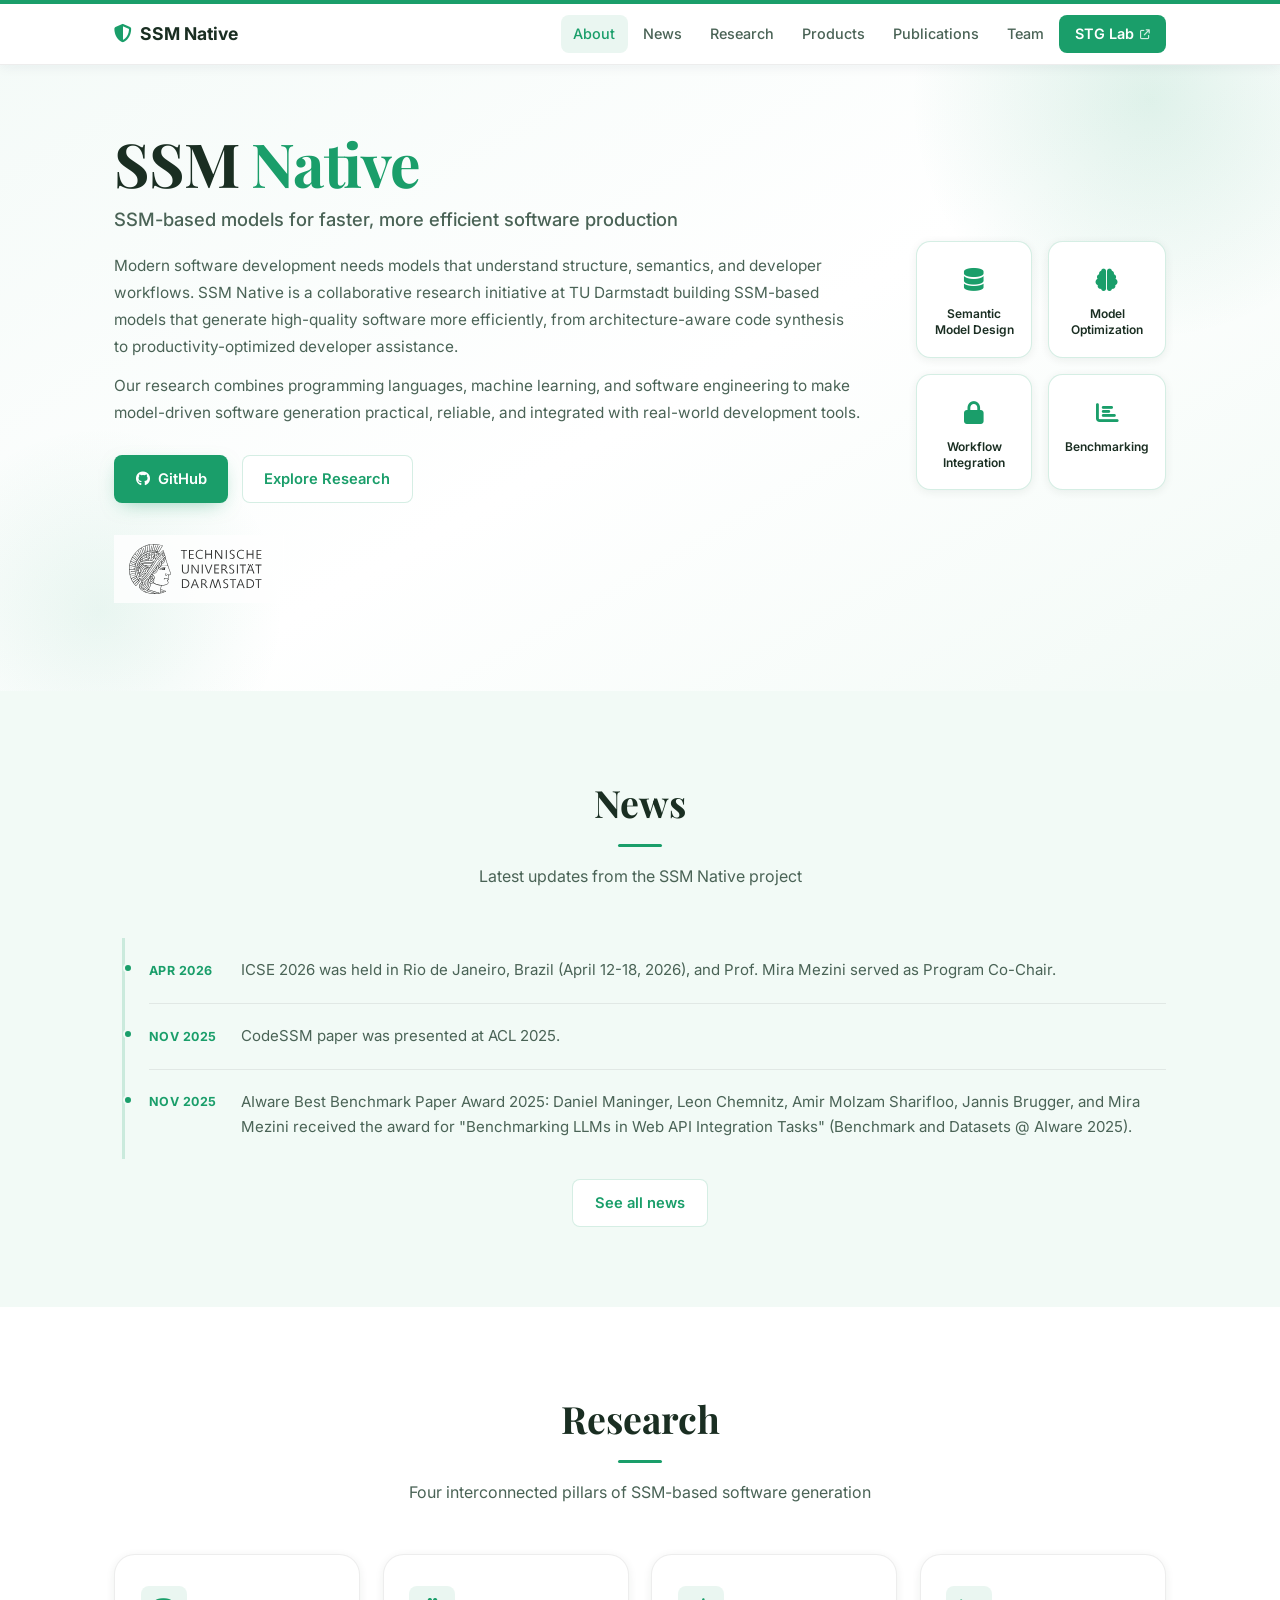
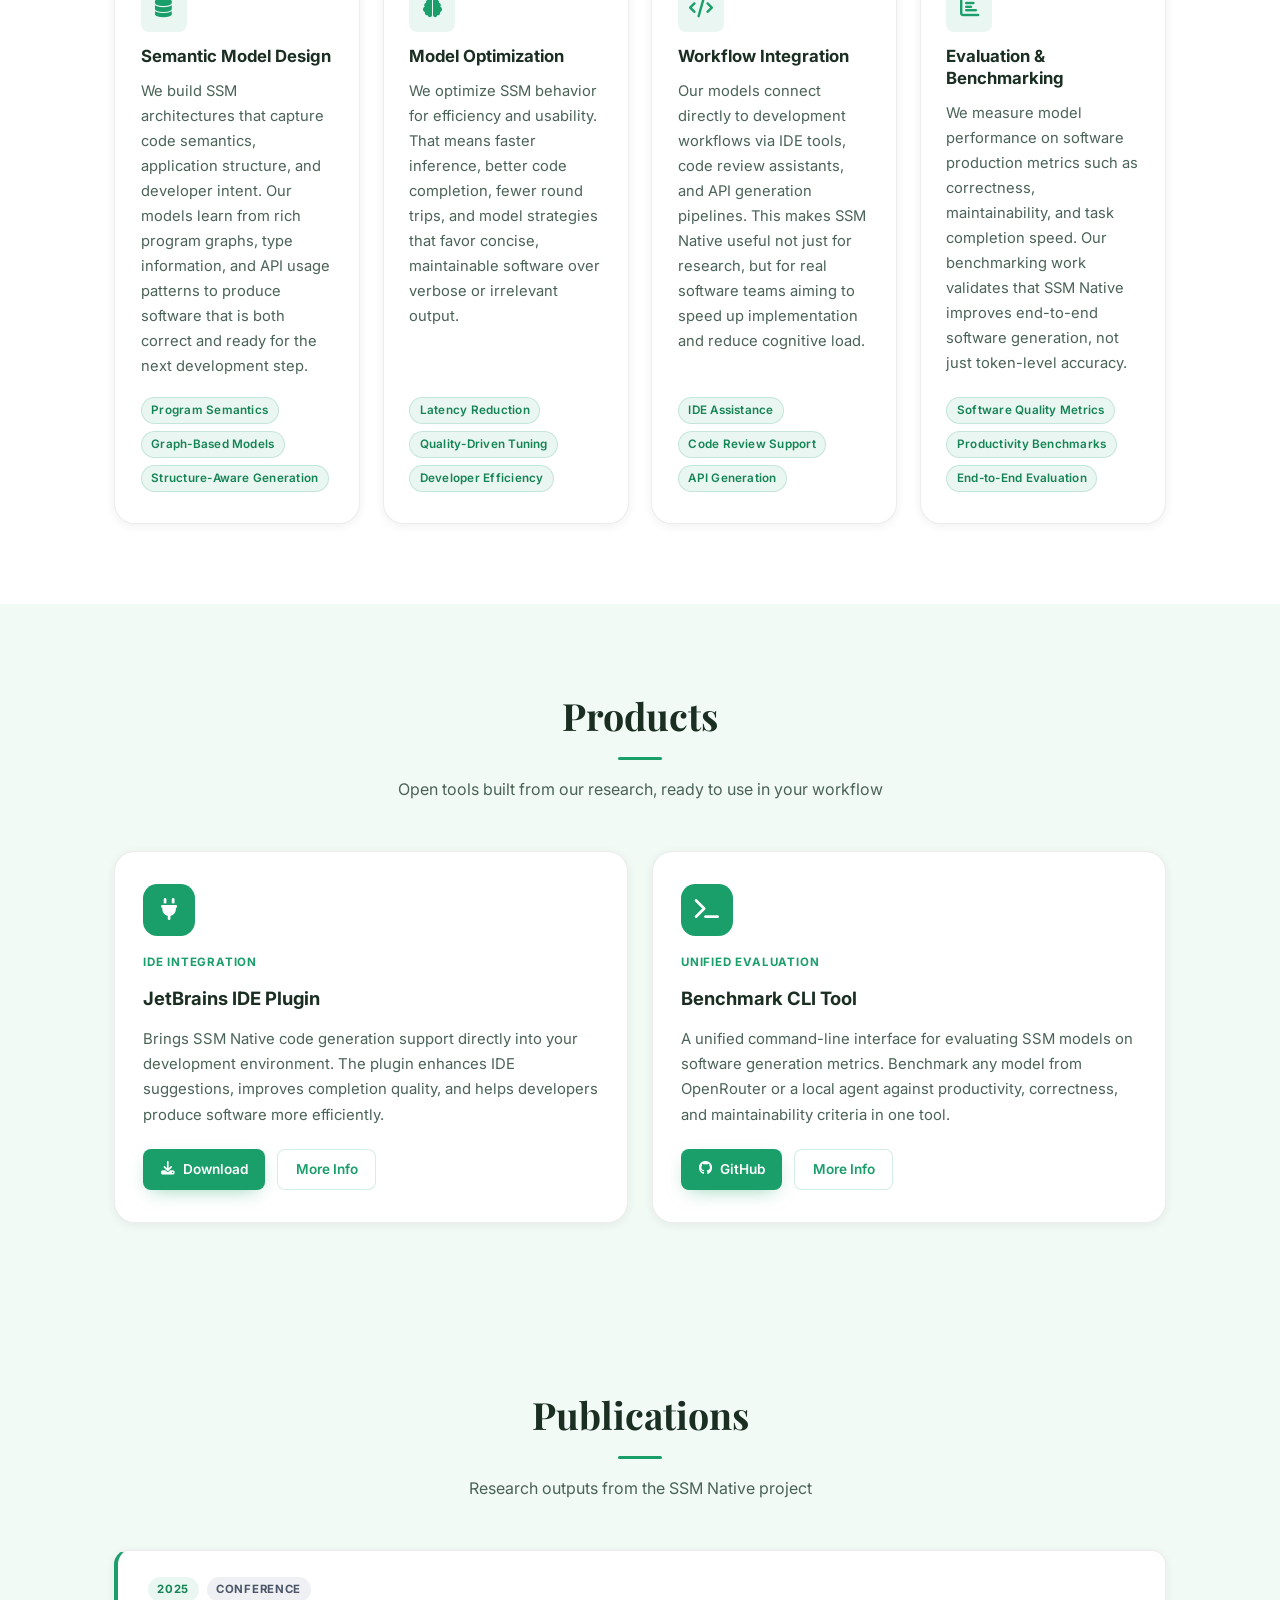
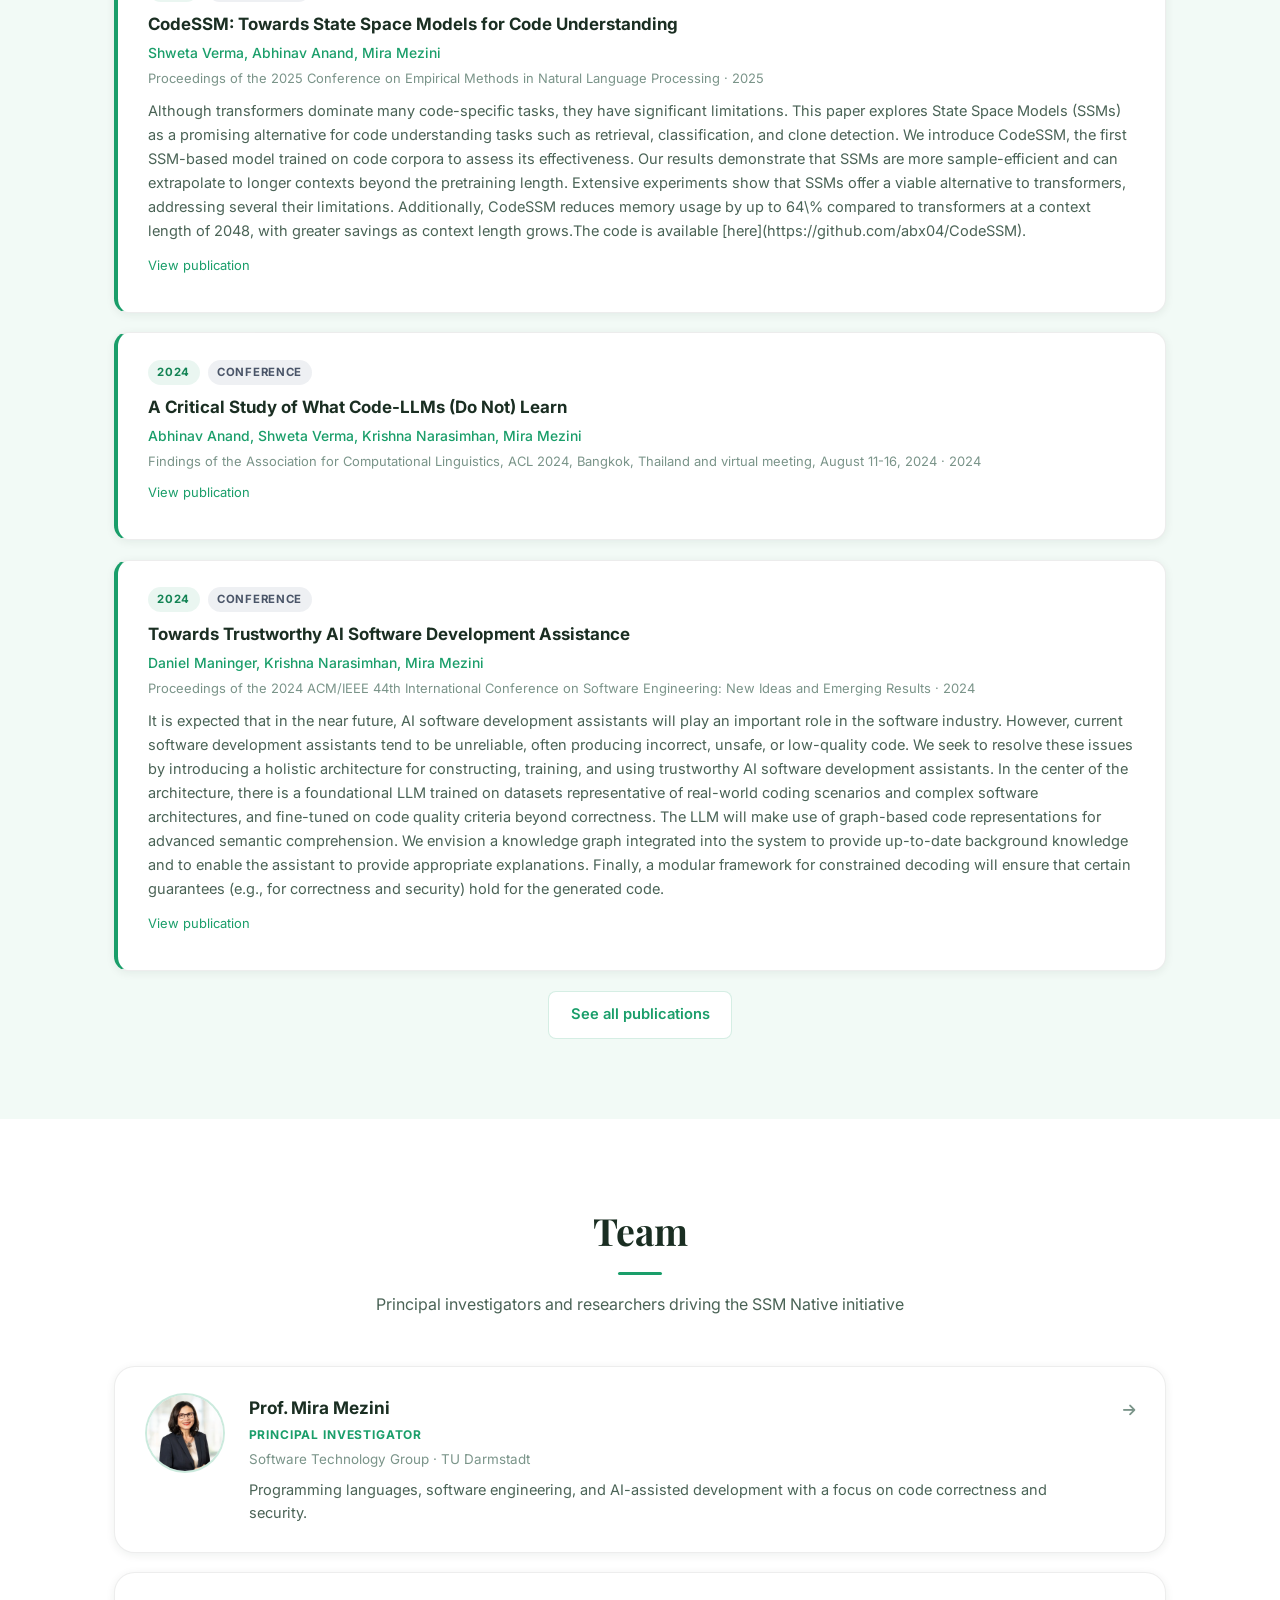
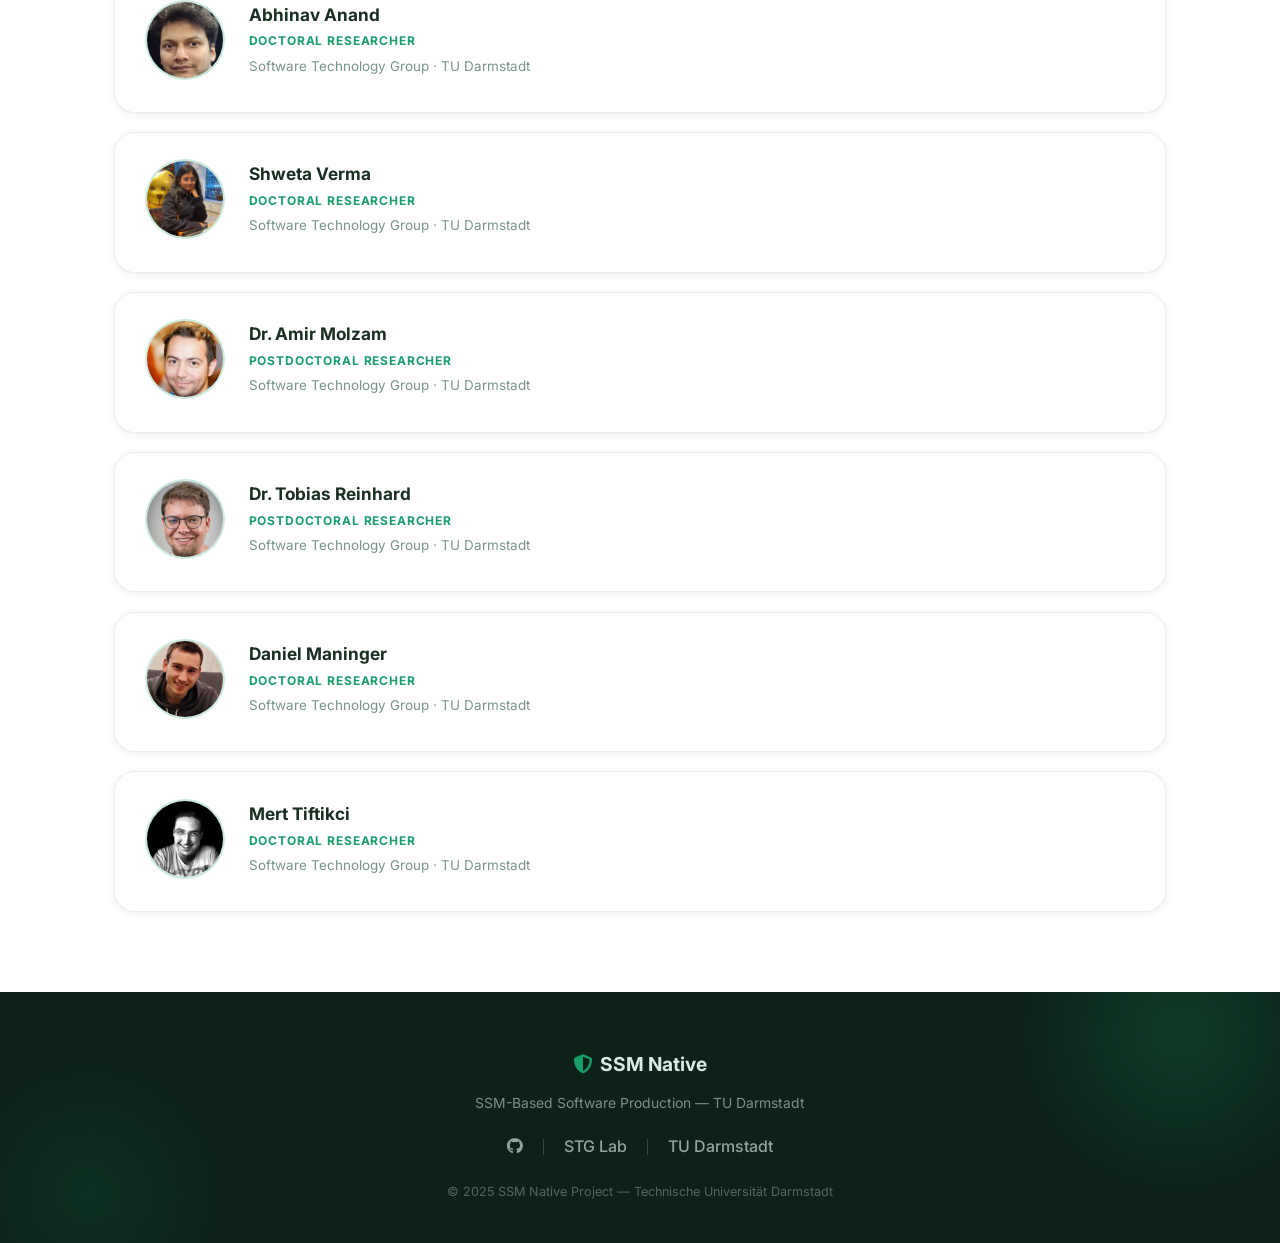
==== index.html @ f20cff8b "Update site content" ====
<!doctype html>
<html lang="en">
    <head>
        <meta charset="utf-8" />
        <meta name="viewport" content="width=device-width, initial-scale=1" />
        <meta
            name="description"
            content="SSM Native, SSM-based models for efficient software generation at TU Darmstadt."
        />
        <meta
            name="keywords"
            content="SSM Native, SSM-based models, software generation, efficient development, TU Darmstadt"
        />
        <title>SSM Native, Efficient Software Generation</title>

        <link rel="preconnect" href="https://fonts.googleapis.com" />
        <link rel="preconnect" href="https://fonts.gstatic.com" crossorigin />
        <link
            href="https://fonts.googleapis.com/css2?family=Inter:wght@300;400;500;600;700&family=Playfair+Display:wght@600;700&display=swap"
            rel="stylesheet"
        />
        <link
            rel="stylesheet"
            href="https://cdnjs.cloudflare.com/ajax/libs/font-awesome/6.5.0/css/all.min.css"
        />

        <link rel="stylesheet" href="./css/style.css" />
    </head>
    <body>
        <!-- ========== NAVBAR ========== -->
        <nav id="navbar" role="navigation" aria-label="main navigation">
            <div class="nav-inner">
                <a class="nav-brand" href="#about">
                    <span class="nav-logo-icon"
                        ><i class="fas fa-shield-halved"></i
                    ></span>
                    <span class="nav-logo-text">SSM Native</span>
                </a>
                <button
                    class="nav-burger"
                    id="navBurger"
                    aria-label="Toggle menu"
                    aria-expanded="false"
                >
                    <span></span><span></span><span></span>
                </button>
                <ul class="nav-links" id="navLinks">
                    <li><a href="#about">About</a></li>
                    <li><a href="#news">News</a></li>
                    <li><a href="#research">Research</a></li>
                    <li><a href="#products">Products</a></li>
                    <li><a href="#publications">Publications</a></li>
                    <li><a href="#team">Team</a></li>
                    <li><a href="https://www.st.informatik.tu-darmstadt.de/" target="_blank" rel="noopener" class="nav-cta">STG Lab <i class="fas fa-arrow-up-right-from-square nav-ext-icon"></i></a></li>
                </ul>
            </div>
        </nav>

        <!-- ========== HERO / ABOUT ========== -->
        <section id="about" class="hero-section">
            <div class="hero-deco hero-deco-1"></div>
            <div class="hero-deco hero-deco-2"></div>
            <div class="container">
                <div class="hero-content">
                    <div class="hero-text">
                        <h1 class="hero-title">
                            SSM <span class="accent">Native</span>
                        </h1>
                        <p class="hero-subtitle">
                            SSM-based models for faster, more efficient software
                            production
                        </p>
                        <p class="hero-desc">
                            Modern software development needs models that
                            understand structure, semantics, and developer
                            workflows. SSM Native is a collaborative research
                            initiative at TU Darmstadt building SSM-based
                            models that generate high-quality software more
                            efficiently, from architecture-aware code synthesis
                            to productivity-optimized developer assistance.
                        </p>
                        <p class="hero-desc">
                            Our research combines programming languages,
                            machine learning, and software engineering to make
                            model-driven software generation practical, reliable,
                            and integrated with real-world development tools.
                        </p>
                        <div class="hero-links">
                            <a
                                href="https://github.com/abx04/CodeSSM"
                                class="btn btn-primary"
                                target="_blank"
                                rel="noopener"
                            >
                                <i class="fab fa-github"></i> GitHub
                            </a>
                            <a href="#research" class="btn btn-outline"
                                >Explore Research</a
                            >
                        </div>
                        <div class="hero-affiliations">
                            <a
                                href="https://www.tu-darmstadt.de/"
                                target="_blank"
                                rel="noopener"
                                class="affil-logo"
                                aria-label="TU Darmstadt"
                            >
                                <img
                                    src="./static/images/tuda_logo_RGB.svg"
                                    alt="TU Darmstadt"
                                    class="logo-tuda"
                                />
                            </a>
                        </div>
                    </div>
                    <div class="hero-visual">
                        <div class="hero-card-stack">
                            <div class="hero-stat-card">
                                <div class="hero-stat-icon">
                                    <i class="fas fa-database"></i>
                                </div>
                                <div class="hero-stat-label">Semantic Model Design</div>
                            </div>
                            <div class="hero-stat-card">
                                <div class="hero-stat-icon">
                                    <i class="fas fa-brain"></i>
                                </div>
                                <div class="hero-stat-label">
                                    Model Optimization
                                </div>
                            </div>
                            <div class="hero-stat-card">
                                <div class="hero-stat-icon">
                                    <i class="fas fa-lock"></i>
                                </div>
                                <div class="hero-stat-label">
                                    Workflow Integration
                                </div>
                            </div>
                            <div class="hero-stat-card">
                                <div class="hero-stat-icon">
                                    <i class="fas fa-chart-bar"></i>
                                </div>
                                <div class="hero-stat-label">Benchmarking</div>
                            </div>
                        </div>
                    </div>
                </div>
            </div>
        </section>

        <!-- ========== NEWS ========== -->
        <section id="news" class="section section-subtle">
            <div class="container">
                <div class="section-header">
                    <h2 class="section-heading">News</h2>
                    <p class="section-sub">
                        Latest updates from the SSM Native project
                    </p>
                </div>
                <div class="news-list" id="newsList" data-limit="3">
                    <div class="news-item">
                        <span class="news-date">Loading...</span>
                        <div class="news-body">
                            <p>Loading news updates...</p>
                        </div>
                    </div>
                </div>
                <div class="news-actions">
                    <a href="./news.html" class="btn btn-outline">
                        See all news
                    </a>
                </div>
            </div>
        </section>

        <!-- ========== RESEARCH ========== -->
        <section id="research" class="section section-default">
            <div class="container">
                <div class="section-header">
                    <h2 class="section-heading">Research</h2>
                    <p class="section-sub">
                        Four interconnected pillars of SSM-based software
                        generation
                    </p>
                </div>
                <div class="research-grid">
                    <div class="research-card">
                        <div class="research-icon">
                            <i class="fas fa-database"></i>
                        </div>
                        <h3>Semantic Model Design</h3>
                        <p>
                            We build SSM architectures that capture code
                            semantics, application structure, and developer
                            intent. Our models learn from rich program graphs,
                            type information, and API usage patterns to produce
                            software that is both correct and ready for the
                            next development step.
                        </p>
                        <ul class="research-tags">
                            <li>Program Semantics</li>
                            <li>Graph-Based Models</li>
                            <li>Structure-Aware Generation</li>
                        </ul>
                    </div>

                    <div class="research-card">
                        <div class="research-icon">
                            <i class="fas fa-brain"></i>
                        </div>
                        <h3>Model Optimization</h3>
                        <p>
                            We optimize SSM behavior for efficiency and
                            usability. That means faster inference, better
                            code completion, fewer round trips, and model
                            strategies that favor concise, maintainable software
                            over verbose or irrelevant output.
                        </p>
                        <ul class="research-tags">
                            <li>Latency Reduction</li>
                            <li>Quality-Driven Tuning</li>
                            <li>Developer Efficiency</li>
                        </ul>
                    </div>

                    <div class="research-card">
                        <div class="research-icon">
                            <i class="fas fa-code"></i>
                        </div>
                        <h3>Workflow Integration</h3>
                        <p>
                            Our models connect directly to development workflows
                            via IDE tools, code review assistants, and API
                            generation pipelines. This makes SSM Native useful
                            not just for research, but for real software teams
                            aiming to speed up implementation and reduce
                            cognitive load.
                        </p>
                        <ul class="research-tags">
                            <li>IDE Assistance</li>
                            <li>Code Review Support</li>
                            <li>API Generation</li>
                        </ul>
                    </div>

                    <div class="research-card">
                        <div class="research-icon">
                            <i class="fas fa-chart-bar"></i>
                        </div>
                        <h3>Evaluation &amp; Benchmarking</h3>
                        <p>
                            We measure model performance on software production
                            metrics such as correctness, maintainability, and
                            task completion speed. Our benchmarking work
                            validates that SSM Native improves end-to-end
                            software generation, not just token-level accuracy.
                        </p>
                        <ul class="research-tags">
                            <li>Software Quality Metrics</li>
                            <li>Productivity Benchmarks</li>
                            <li>End-to-End Evaluation</li>
                        </ul>
                    </div>
                </div>
            </div>
        </section>

        <!-- ========== PRODUCTS ========== -->
        <section id="products" class="section section-subtle">
            <div class="container">
                <div class="section-header">
                    <h2 class="section-heading">Products</h2>
                    <p class="section-sub">
                        Open tools built from our research, ready to use in your
                        workflow
                    </p>
                </div>
                <div class="products-grid">
                    <div class="product-card">
                        <div class="product-icon">
                            <i class="fas fa-plug"></i>
                        </div>
                        <div class="product-label">IDE Integration</div>
                        <h3>JetBrains IDE Plugin</h3>
                        <p>
                            Brings SSM Native code generation support directly
                            into your development environment. The plugin
                            enhances IDE suggestions, improves completion
                            quality, and helps developers produce software more
                            efficiently.
                        </p>
                        <div class="product-actions">
                            <a
                                href="https://plugins.jetbrains.com/plugin/28916-securecoder"
                                class="btn btn-primary"
                                target="_blank"
                                rel="noopener"
                            >
                                <i class="fas fa-download"></i> Download
                            </a>
                            <a
                                href="jetbrains-plugin.html"
                                class="btn btn-outline"
                                >More Info</a
                            >
                        </div>
                    </div>

                    <div class="product-card">
                        <div class="product-icon">
                            <i class="fas fa-terminal"></i>
                        </div>
                        <div class="product-label">Unified Evaluation</div>
                        <h3>Benchmark CLI Tool</h3>
                        <p>
                            A unified command-line interface for evaluating SSM
                            models on software generation metrics. Benchmark any
                            model from OpenRouter or a local agent against
                            productivity, correctness, and maintainability
                            criteria in one tool.
                        </p>
                        <div class="product-actions">
                            <a
                                href="https://github.com/SecureCoder-Project"
                                class="btn btn-primary"
                                target="_blank"
                                rel="noopener"
                            >
                                <i class="fab fa-github"></i> GitHub
                            </a>
                            <a href="cli-tool.html" class="btn btn-outline"
                                >More Info</a
                            >
                        </div>
                    </div>
                </div>
            </div>
        </section>

        <!-- ========== PUBLICATIONS ========== -->
        <section id="publications" class="section section-subtle">
            <div class="container">
                <div class="section-header">
                    <h2 class="section-heading">Publications</h2>
                    <p class="section-sub">
                        Research outputs from the SSM Native project
                    </p>
                </div>
                <div class="pub-list" id="pubList" data-limit="3">
                    <div class="pub-card">
                        <p class="pub-venue">Loading publications from BibTeX...</p>
                    </div>
                </div>
                <div class="pub-actions">
                    <a href="./publications.html" class="btn btn-outline">
                        See all publications
                    </a>
                </div>
            </div>
        </section>

        <!-- ========== TEAM ========== -->
        <section id="team" class="section section-default">
            <div class="container">
                <div class="section-header">
                    <h2 class="section-heading">Team</h2>
                    <p class="section-sub">
                        Principal investigators and researchers driving the
                        SSM Native initiative
                    </p>
                </div>
                <div class="team-grid">
                    <a
                        class="team-card"
                        href="https://www.st.informatik.tu-darmstadt.de/people/mira_mezini/"
                        target="_blank"
                        rel="noopener"
                    >
                        <div class="team-avatar">
                            <img
                                src="./static/images/hessianAI_MiraMezini_0x415.jpg"
                                alt="Mira Mezini"
                            />
                        </div>
                        <div class="team-info">
                            <div class="team-name">Prof. Mira Mezini</div>
                            <div class="team-role">Principal Investigator</div>
                            <div class="team-affiliation">
                                Software Technology Group &middot; TU Darmstadt
                            </div>
                            <p class="team-focus">
                                Programming languages, software engineering, and
                                AI-assisted development with a focus on code
                                correctness and security.
                            </p>
                        </div>
                        <span class="team-link-icon"
                            ><i class="fas fa-arrow-right"></i
                        ></span>
                    </a>

                    <div class="team-card">
                        <div class="team-avatar">
                            <img
                                src="./static/images/Abhinav_Anand.jpg"
                                alt="Abhinav Anand"
                            />
                        </div>
                        <div class="team-info">
                            <div class="team-name">Abhinav Anand</div>
                            <div class="team-role">Doctoral Researcher</div>
                            <div class="team-affiliation">
                                Software Technology Group &middot; TU Darmstadt
                            </div>
                        </div>
                    </div>

                    <div class="team-card">
                        <div class="team-avatar">
                            <img
                                src="./static/images/Shweta_Verma.jpg"
                                alt="Shweta Verma"
                            />
                        </div>
                        <div class="team-info">
                            <div class="team-name">Shweta Verma</div>
                            <div class="team-role">Doctoral Researcher</div>
                            <div class="team-affiliation">
                                Software Technology Group &middot; TU Darmstadt
                            </div>
                        </div>
                    </div>

                    <div class="team-card">
                        <div class="team-avatar">
                            <img
                                src="./static/images/Amir_Molzam_Sharifloo.jpg"
                                alt="Dr. Amir Molzam"
                            />
                        </div>
                        <div class="team-info">
                            <div class="team-name">Dr. Amir Molzam</div>
                            <div class="team-role">Postdoctoral Researcher</div>
                            <div class="team-affiliation">
                                Software Technology Group &middot; TU Darmstadt
                            </div>
                        </div>
                    </div>

                    <div class="team-card">
                        <div class="team-avatar">
                            <img
                                src="./static/images/Tobias_Reinhard.jpg"
                                alt="Dr. Tobias Reinhard"
                            />
                        </div>
                        <div class="team-info">
                            <div class="team-name">Dr. Tobias Reinhard</div>
                            <div class="team-role">Postdoctoral Researcher</div>
                            <div class="team-affiliation">
                                Software Technology Group &middot; TU Darmstadt
                            </div>
                        </div>
                    </div>

                    <div class="team-card">
                        <div class="team-avatar">
                            <img
                                src="./static/images/Daniel_Maninger.jpg"
                                alt="Daniel Maninger"
                            />
                        </div>
                        <div class="team-info">
                            <div class="team-name">Daniel Maninger</div>
                            <div class="team-role">Doctoral Researcher</div>
                            <div class="team-affiliation">
                                Software Technology Group &middot; TU Darmstadt
                            </div>
                        </div>
                    </div>

                    <div class="team-card">
                        <div class="team-avatar">
                            <img
                                src="./static/images/Mert_Tiftikci.jpg"
                                alt="Mert Tiftikci"
                            />
                        </div>
                        <div class="team-info">
                            <div class="team-name">Mert Tiftikci</div>
                            <div class="team-role">Doctoral Researcher</div>
                            <div class="team-affiliation">
                                Software Technology Group &middot; TU Darmstadt
                            </div>
                        </div>
                    </div>
                </div>
            </div>
        </section>

        <!-- ========== FOOTER ========== -->
        <footer class="site-footer">
            <div class="footer-deco footer-deco-1"></div>
            <div class="footer-deco footer-deco-2"></div>
            <div class="container footer-inner">
                <div class="footer-brand">
                    <span class="footer-logo-icon"
                        ><i class="fas fa-shield-halved"></i
                    ></span>
                    <span class="footer-logo-text">SSM Native</span>
                </div>
                <p class="footer-tagline">
                    SSM-Based Software Production &mdash; TU Darmstadt
                </p>
                <div class="footer-links">
                    <a href="https://github.com/SecureCoder-Project" target="_blank" rel="noopener" aria-label="GitHub"><i class="fab fa-github"></i></a>
                    <span class="footer-divider"></span>
                    <a href="https://www.st.informatik.tu-darmstadt.de/" target="_blank" rel="noopener">STG Lab</a>
                    <span class="footer-divider"></span>
                    <a href="https://www.tu-darmstadt.de/" target="_blank" rel="noopener">TU Darmstadt</a>
                </div>
                <p class="footer-copy">
                    &copy; 2025 SSM Native Project &mdash; Technische Universit&auml;t Darmstadt
                </p>
            </div>
        </footer>

        <script src="./js/main.js?v=20260504"></script>
    </body>
</html>
---- css/style.css ----
/* ==========================================================================
   DESIGN TOKENS
   To retheme the entire site, edit only the values in :root below.
   Every color in the stylesheet is consumed via these semantic variables.
   ========================================================================== */
:root {
  /* --- Backgrounds --- */
  --bg-default:       #ffffff;
  --bg-subtle:        #f2faf6;     /* light tint of accent, used for alt sections */
  --bg-inverse:       #0c2118;     /* dark, used for footer */

  /* --- Text --- */
  --text-primary:     #1a2e22;     /* near-black, main body text */
  --text-secondary:   #4a6356;     /* mid-tone, secondary body text */
  --text-muted:       #7a9489;     /* subdued labels, metadata */
  --text-inverse:     rgba(236,252,244,0.92); /* text on dark/inverse backgrounds */

  /* --- Borders --- */
  --border-default:   rgba(26,158,106,0.18); /* accent-tinted, for cards & focus rings */
  --border-subtle:    rgba(0,0,0,0.07);       /* near-neutral, low-contrast dividers */

  /* --- Accent (primary brand color) --- */
  --accent:           #1a9e6a;
  --accent-hover:     #148455;
  --accent-active:    #0e6b43;
  --accent-fg:        #ffffff;          /* foreground on top of --accent */
  --accent-subtle:    rgba(26,158,106,0.09);  /* very faint tint, badge backgrounds */
  --accent-muted:     rgba(26,158,106,0.18);  /* slightly stronger, hover borders */

  /* --- Semantic states --- */
  --success:          #16a34a;
  --warning:          #d97706;
  --danger:           #dc2626;

  /* --- Shadows (neutral, not color-specific) --- */
  --shadow-sm:   0 2px 10px rgba(10,40,25,0.07);
  --shadow-md:   0 8px 28px  rgba(10,40,25,0.11);
  --shadow-lg:   0 20px 48px -14px rgba(10,40,25,0.2);

  /* --- Radii --- */
  --radius-sm:   0.5rem;
  --radius-md:   0.9rem;
  --radius-lg:   1.3rem;

  /* --- Motion --- */
  --transition:  0.22s ease;
}

/* ==========================================================================
   RESET & BASE
   ========================================================================== */
*, *::before, *::after { box-sizing: border-box; margin: 0; padding: 0; }

html { scroll-behavior: smooth; }

body {
  font-family: 'Inter', system-ui, sans-serif;
  font-size: 16px;
  line-height: 1.7;
  color: var(--text-primary);
  background: var(--bg-default);
}

a {
  color: var(--accent);
  text-decoration: none;
  transition: color var(--transition);
}
a:hover { color: var(--accent-hover); }

ul { list-style: none; }

.container {
  max-width: 1100px;
  margin: 0 auto;
  padding: 0 1.5rem;
}

/* ==========================================================================
   NAVBAR
   ========================================================================== */
#navbar {
  position: fixed;
  top: 0; left: 0; right: 0;
  z-index: 100;
  background: rgba(255,255,255,0.97);
  backdrop-filter: blur(12px);
  -webkit-backdrop-filter: blur(12px);
  border-top: 4px solid var(--accent);
  border-bottom: 1px solid var(--border-subtle);
  box-shadow: var(--shadow-sm);
  transition: box-shadow var(--transition);
}

.nav-inner {
  max-width: 1100px;
  margin: 0 auto;
  padding: 0 1.5rem;
  height: 60px;
  display: flex;
  align-items: center;
  justify-content: space-between;
  gap: 1rem;
}

.nav-brand {
  display: flex;
  align-items: center;
  gap: 0.5rem;
  font-weight: 700;
  font-size: 1.1rem;
  color: var(--text-primary);
  white-space: nowrap;
}
.nav-brand:hover { color: var(--accent); }
.nav-logo-icon { color: var(--accent); font-size: 1.15rem; }

.nav-links {
  display: flex;
  align-items: center;
  gap: 0.15rem;
  flex-wrap: nowrap;
}
.nav-links li a {
  display: block;
  padding: 0.4rem 0.8rem;
  border-radius: var(--radius-sm);
  font-size: 0.9rem;
  font-weight: 500;
  color: var(--text-secondary);
  transition: background var(--transition), color var(--transition);
}
.nav-links li a:hover {
  background: var(--accent-subtle);
  color: var(--accent);
}
.nav-links li a.active {
  background: var(--accent-subtle);
  color: var(--accent);
}
.nav-links .nav-cta {
  background: var(--accent);
  color: var(--accent-fg) !important;
  padding: 0.4rem 1rem;
  font-weight: 600;
  display: inline-flex;
  align-items: center;
  gap: 0.35rem;
}
.nav-links .nav-cta:hover {
  background: var(--accent-hover);
  color: var(--accent-fg) !important;
}
.nav-ext-icon { font-size: 0.7em; opacity: 0.8; }

.nav-burger {
  display: none;
  flex-direction: column;
  gap: 5px;
  background: none;
  border: none;
  cursor: pointer;
  padding: 0.35rem;
}
.nav-burger span {
  display: block;
  width: 24px; height: 2px;
  background: var(--text-primary);
  border-radius: 2px;
  transition: transform var(--transition), opacity var(--transition);
}

/* ==========================================================================
   SECTION BASE
   ========================================================================== */
.section { padding: 5rem 0; }
.section-default { background: var(--bg-default); }
.section-subtle  { background: var(--bg-subtle); }

.section-header {
  text-align: center;
  margin-bottom: 3rem;
}
.section-heading {
  font-family: 'Playfair Display', Georgia, serif;
  font-size: clamp(1.8rem, 3.5vw, 2.35rem);
  font-weight: 700;
  color: var(--text-primary);
  position: relative;
  display: inline-block;
  padding-bottom: 0.75rem;
}
.section-heading::after {
  content: '';
  position: absolute;
  bottom: 0; left: 50%; transform: translateX(-50%);
  width: 2.75rem; height: 3px;
  border-radius: 2px;
  background: var(--accent);
}
.section-sub {
  margin-top: 1rem;
  color: var(--text-secondary);
  font-size: 1rem;
}

/* ==========================================================================
   BUTTONS
   ========================================================================== */
.btn {
  display: inline-flex;
  align-items: center;
  gap: 0.5rem;
  padding: 0.65rem 1.35rem;
  border-radius: var(--radius-sm);
  font-weight: 600;
  font-size: 0.92rem;
  cursor: pointer;
  transition: transform var(--transition), box-shadow var(--transition), background var(--transition);
}
.btn-primary {
  background: var(--accent);
  color: var(--accent-fg);
  box-shadow: 0 6px 20px -8px color-mix(in srgb, var(--accent) 55%, transparent);
}
.btn-primary:hover {
  background: var(--accent-hover);
  color: var(--accent-fg);
  transform: translateY(-2px);
  box-shadow: 0 10px 24px -8px color-mix(in srgb, var(--accent) 50%, transparent);
}
.btn-outline {
  background: var(--bg-default);
  color: var(--accent);
  border: 1.5px solid var(--accent-muted);
}
.btn-outline:hover {
  transform: translateY(-2px);
  border-color: var(--accent);
  color: var(--accent-hover);
  box-shadow: var(--shadow-sm);
}

/* ==========================================================================
   HERO / ABOUT
   ========================================================================== */
.hero-section {
  position: relative;
  padding: 8rem 0 5.5rem;
  overflow: hidden;
  background: linear-gradient(150deg,
    color-mix(in srgb, var(--accent) 5%, var(--bg-default)) 0%,
    var(--bg-default) 55%,
    var(--bg-subtle) 100%
  );
}
.hero-deco {
  position: absolute;
  border-radius: 50%;
  pointer-events: none;
}
.hero-deco-1 {
  width: 520px; height: 520px;
  top: -160px; right: -130px;
  background: radial-gradient(circle,
    color-mix(in srgb, var(--accent) 14%, transparent) 0%,
    transparent 65%
  );
}
.hero-deco-2 {
  width: 400px; height: 400px;
  bottom: -120px; left: -100px;
  background: radial-gradient(circle,
    color-mix(in srgb, var(--accent) 9%, transparent) 0%,
    transparent 65%
  );
}

.hero-content {
  display: flex;
  align-items: center;
  gap: 3.5rem;
  position: relative;
  z-index: 1;
}
.hero-text  { flex: 1 1 0; }
.hero-visual { flex: 0 0 auto; }

.hero-badge {
  display: inline-block;
  background: var(--accent-subtle);
  color: var(--accent-hover);
  font-size: 0.77rem;
  font-weight: 700;
  letter-spacing: 0.06em;
  text-transform: uppercase;
  padding: 0.28rem 0.85rem;
  border-radius: 999px;
  margin-bottom: 1rem;
  border: 1px solid var(--accent-muted);
  transition: background var(--transition), border-color var(--transition);
}
a.hero-badge:hover {
  background: var(--accent-muted);
  border-color: var(--accent);
  color: var(--accent-active);
}

.hero-affiliations {
  display: flex;
  align-items: center;
  gap: 1.25rem;
  margin-top: 2rem;
  flex-wrap: wrap;
}
.affil-logo {
  display: inline-flex;
  align-items: center;
  opacity: 0.82;
  transition: opacity var(--transition), transform var(--transition);
}
.affil-logo:hover {
  opacity: 1;
  transform: translateY(-1px);
}
.affil-logo img {
  width: auto;
  display: block;
  object-fit: contain;
}
/* TU Darmstadt SVG has built-in whitespace — size it consistently */
.affil-logo .logo-tuda {
  height: 68px;
}
.affil-sep {
  display: inline-block;
  width: 1px;
  height: 32px;
  background: var(--border-subtle);
  flex-shrink: 0;
}

.hero-title {
  font-family: 'Playfair Display', Georgia, serif;
  font-size: clamp(2.6rem, 5.5vw, 3.8rem);
  font-weight: 700;
  line-height: 1.15;
  color: var(--text-primary);
  margin-bottom: 0.4rem;
  letter-spacing: -0.02em;
}
.hero-title .accent { color: var(--accent); }

.hero-subtitle {
  font-size: clamp(1rem, 2vw, 1.15rem);
  font-weight: 500;
  color: var(--text-secondary);
  margin-bottom: 1.1rem;
}
.hero-desc {
  color: var(--text-secondary);
  font-size: 0.96rem;
  line-height: 1.75;
  margin-bottom: 0.8rem;
}
.hero-links {
  display: flex;
  gap: 0.85rem;
  flex-wrap: wrap;
  margin-top: 1.75rem;
}

/* hero visual card stack */
.hero-card-stack {
  display: grid;
  grid-template-columns: 1fr 1fr;
  gap: 1rem;
  width: 250px;
}
.hero-stat-card {
  background: var(--bg-default);
  border: 1px solid var(--border-default);
  border-radius: var(--radius-md);
  padding: 1.2rem 1rem;
  text-align: center;
  box-shadow: var(--shadow-sm);
  transition: transform var(--transition), box-shadow var(--transition);
}
.hero-stat-card:hover {
  transform: translateY(-3px);
  box-shadow: var(--shadow-md);
}
.hero-stat-icon {
  font-size: 1.4rem;
  color: var(--accent);
  margin-bottom: 0.45rem;
}
.hero-stat-label {
  font-size: 0.75rem;
  font-weight: 600;
  color: var(--text-primary);
  line-height: 1.3;
}

/* ==========================================================================
   NEWS
   ========================================================================== */
.news-list {
  display: flex;
  flex-direction: column;
  border-left: 3px solid var(--accent-muted);
  padding-left: 1.5rem;
  margin-left: 0.5rem;
}
.news-item {
  display: flex;
  gap: 1.25rem;
  padding: 1.25rem 0;
  border-bottom: 1px solid var(--border-subtle);
  position: relative;
}
.news-item::before {
  content: '';
  position: absolute;
  left: -1.6rem; top: 1.55rem;
  width: 10px; height: 10px;
  border-radius: 50%;
  background: var(--accent);
  border: 2px solid var(--bg-subtle);
}
.news-item:last-child { border-bottom: none; }
.news-actions {
  margin-top: 1.25rem;
  display: flex;
  justify-content: center;
}

.news-date {
  flex: 0 0 72px;
  font-size: 0.78rem;
  font-weight: 700;
  color: var(--accent);
  letter-spacing: 0.04em;
  text-transform: uppercase;
  padding-top: 0.1rem;
  white-space: nowrap;
}
.news-body p { color: var(--text-secondary); font-size: 0.94rem; line-height: 1.65; }
.news-body strong { color: var(--text-primary); }

/* ==========================================================================
   RESEARCH
   ========================================================================== */
.research-grid {
  display: grid;
  grid-template-columns: repeat(auto-fit, minmax(240px, 1fr));
  gap: 1.4rem;
}
.research-card {
  background: var(--bg-default);
  border: 1px solid var(--border-subtle);
  border-radius: var(--radius-lg);
  padding: 1.9rem 1.6rem;
  box-shadow: var(--shadow-sm);
  transition: transform var(--transition), box-shadow var(--transition), border-color var(--transition);
  display: flex;
  flex-direction: column;
  gap: 0.7rem;
}
.research-card:hover {
  transform: translateY(-4px);
  box-shadow: var(--shadow-lg);
  border-color: var(--border-default);
}
.research-icon {
  width: 46px; height: 46px;
  border-radius: var(--radius-sm);
  background: var(--accent-subtle);
  display: flex;
  align-items: center;
  justify-content: center;
  font-size: 1.2rem;
  color: var(--accent);
  margin-bottom: 0.2rem;
}
.research-card h3 {
  font-size: 1.05rem;
  font-weight: 700;
  color: var(--text-primary);
  line-height: 1.3;
}
.research-card p {
  font-size: 0.92rem;
  color: var(--text-secondary);
  line-height: 1.7;
  flex: 1;
}
.research-tags {
  display: flex;
  flex-wrap: wrap;
  gap: 0.4rem;
  margin-top: 0.4rem;
}
.research-tags li {
  font-size: 0.73rem;
  font-weight: 600;
  letter-spacing: 0.02em;
  color: var(--accent-hover);
  background: var(--accent-subtle);
  border: 1px solid var(--accent-muted);
  border-radius: 999px;
  padding: 0.18rem 0.6rem;
}

/* ==========================================================================
   PRODUCTS
   ========================================================================== */
.products-grid {
  display: grid;
  grid-template-columns: repeat(auto-fit, minmax(280px, 1fr));
  gap: 1.5rem;
}
.product-card {
  background: var(--bg-default);
  border: 1px solid var(--border-subtle);
  border-radius: var(--radius-lg);
  padding: 2rem 1.75rem;
  box-shadow: var(--shadow-sm);
  transition: transform var(--transition), box-shadow var(--transition), border-color var(--transition);
  display: flex;
  flex-direction: column;
  gap: 0.8rem;
}
.product-card:hover {
  transform: translateY(-4px);
  box-shadow: var(--shadow-lg);
  border-color: var(--border-default);
}
.product-icon {
  width: 52px; height: 52px;
  border-radius: var(--radius-md);
  background: var(--accent);
  display: flex;
  align-items: center;
  justify-content: center;
  font-size: 1.35rem;
  color: var(--accent-fg);
  margin-bottom: 0.3rem;
}
.product-label {
  font-size: 0.72rem;
  font-weight: 700;
  letter-spacing: 0.07em;
  text-transform: uppercase;
  color: var(--accent);
  margin-bottom: -0.2rem;
}
.product-card h3 {
  font-size: 1.15rem;
  font-weight: 700;
  color: var(--text-primary);
}
.product-card p {
  font-size: 0.93rem;
  color: var(--text-secondary);
  line-height: 1.7;
  flex: 1;
}
.product-actions {
  display: flex;
  gap: 0.75rem;
  flex-wrap: wrap;
  margin-top: 0.5rem;
}
.product-actions .btn { font-size: 0.85rem; padding: 0.5rem 1.1rem; }

/* ==========================================================================
   PUBLICATIONS
   ========================================================================== */
.pub-list {
  display: flex;
  flex-direction: column;
  gap: 1.2rem;
}
.pub-card {
  background: var(--bg-default);
  border: 1px solid var(--border-subtle);
  border-left: 4px solid var(--accent);
  border-radius: var(--radius-md);
  padding: 1.65rem 1.85rem;
  box-shadow: var(--shadow-sm);
  transition: transform var(--transition), box-shadow var(--transition);
}
.pub-card:hover {
  transform: translateY(-3px);
  box-shadow: var(--shadow-md);
}
.pub-meta {
  display: flex;
  gap: 0.5rem;
  margin-bottom: 0.7rem;
  flex-wrap: wrap;
}
.pub-badge {
  font-size: 0.71rem;
  font-weight: 700;
  letter-spacing: 0.06em;
  text-transform: uppercase;
  padding: 0.18rem 0.6rem;
  border-radius: 999px;
}
.pub-badge-year { background: var(--accent-subtle); color: var(--accent-hover); }
.pub-badge-proc { background: rgba(93,107,137,0.1); color: #4a5568; }

.pub-title {
  font-size: 1.06rem;
  font-weight: 700;
  color: var(--text-primary);
  line-height: 1.4;
  margin-bottom: 0.3rem;
}
.pub-authors {
  font-size: 0.87rem;
  color: var(--accent);
  font-weight: 500;
  margin-bottom: 0.1rem;
}
.pub-venue {
  font-size: 0.81rem;
  color: var(--text-muted);
  margin-bottom: 0.6rem;
}
.pub-abstract {
  font-size: 0.91rem;
  color: var(--text-secondary);
  line-height: 1.65;
  margin-bottom: 0.7rem;
}
.pub-topics {
  display: flex;
  flex-wrap: wrap;
  gap: 0.4rem;
}
.pub-topic {
  font-size: 0.73rem;
  font-weight: 500;
  color: var(--text-secondary);
  background: var(--bg-subtle);
  border-radius: 999px;
  padding: 0.16rem 0.58rem;
}
.pub-actions {
  margin-top: 1.25rem;
  display: flex;
  justify-content: center;
}

/* ==========================================================================
   TEAM
   ========================================================================== */
.team-grid {
  display: flex;
  flex-direction: column;
  gap: 1.2rem;
}
.team-card {
  display: flex;
  align-items: flex-start;
  gap: 1.5rem;
  background: var(--bg-default);
  border: 1px solid var(--border-subtle);
  border-radius: var(--radius-lg);
  padding: 1.65rem 1.85rem;
  box-shadow: var(--shadow-sm);
  color: var(--text-primary);
  transition: transform var(--transition), box-shadow var(--transition), border-color var(--transition);
  text-decoration: none;
}
.team-card:hover {
  transform: translateY(-3px);
  box-shadow: var(--shadow-md);
  border-color: var(--border-default);
  color: var(--text-primary);
}
.team-card:hover .team-link-icon {
  transform: translateX(4px);
  color: var(--accent);
}

.team-avatar {
  flex: 0 0 80px;
  width: 80px; height: 80px;
  border-radius: 50%;
  overflow: hidden;
  border: 2px solid var(--border-default);
  flex-shrink: 0;
  background: var(--bg-subtle);
}
.team-avatar img {
  width: 100%; height: 100%;
  object-fit: cover;
  object-position: center top;
  display: block;
}

.team-info { flex: 1; }
.team-name {
  font-size: 1.08rem;
  font-weight: 700;
  color: var(--text-primary);
  margin-bottom: 0.15rem;
}
.team-role {
  font-size: 0.75rem;
  font-weight: 700;
  letter-spacing: 0.07em;
  text-transform: uppercase;
  color: var(--accent);
  margin-bottom: 0.18rem;
}
.team-affiliation {
  font-size: 0.84rem;
  color: var(--text-muted);
  margin-bottom: 0.5rem;
}
.team-focus {
  font-size: 0.91rem;
  color: var(--text-secondary);
  line-height: 1.6;
}
.team-link-icon {
  flex: 0 0 auto;
  color: var(--text-muted);
  font-size: 0.88rem;
  transition: transform var(--transition), color var(--transition);
  padding-top: 0.3rem;
}

/* ==========================================================================
   FOOTER
   ========================================================================== */
.site-footer {
  position: relative;
  overflow: hidden;
  background: var(--bg-inverse);
  padding: 3.5rem 0 2.5rem;
  text-align: center;
}
.footer-deco {
  position: absolute;
  border-radius: 50%;
  pointer-events: none;
}
.footer-deco-1 {
  width: 360px; height: 360px;
  top: -140px; right: -80px;
  background: radial-gradient(circle,
    color-mix(in srgb, var(--accent) 22%, transparent) 0%,
    transparent 65%
  );
}
.footer-deco-2 {
  width: 300px; height: 300px;
  bottom: -100px; left: -60px;
  background: radial-gradient(circle,
    color-mix(in srgb, var(--accent) 12%, transparent) 0%,
    transparent 65%
  );
}
.footer-inner {
  position: relative; z-index: 1;
  display: flex;
  flex-direction: column;
  align-items: center;
  gap: 0.7rem;
}
.footer-brand {
  display: flex;
  align-items: center;
  gap: 0.5rem;
  font-weight: 700;
  font-size: 1.2rem;
  color: var(--text-inverse);
}
.footer-logo-icon { color: var(--accent); }
.footer-tagline {
  font-size: 0.87rem;
  color: color-mix(in srgb, var(--text-inverse) 55%, transparent);
}
.footer-links {
  display: flex;
  align-items: center;
  gap: 1.25rem;
  margin: 0.4rem 0;
}
.footer-links a {
  color: color-mix(in srgb, var(--text-inverse) 65%, transparent);
  font-size: 1rem;
  font-weight: 500;
  transition: color var(--transition);
}
.footer-links a:hover { color: var(--accent); }
.footer-divider {
  display: inline-block;
  width: 1px; height: 1rem;
  background: color-mix(in srgb, var(--text-inverse) 20%, transparent);
  vertical-align: middle;
}
.footer-copy {
  font-size: 0.79rem;
  color: color-mix(in srgb, var(--text-inverse) 35%, transparent);
  margin-top: 0.2rem;
}

/* ==========================================================================
   RESPONSIVE
   ========================================================================== */
@media (max-width: 820px) {
  .hero-content { flex-direction: column; text-align: center; gap: 2.5rem; }
  .hero-links { justify-content: center; }
  .hero-affiliations { justify-content: center; }
  .hero-visual { width: 100%; display: flex; justify-content: center; }
  .hero-card-stack { width: 280px; }
  .research-grid, .products-grid { grid-template-columns: 1fr; }
}

@media (max-width: 640px) {
  .nav-links {
    display: none;
    position: absolute;
    top: 64px; left: 0; right: 0;
    background: rgba(255,255,255,0.99);
    border-bottom: 1px solid var(--border-subtle);
    flex-direction: column;
    padding: 0.75rem 0 1rem;
    gap: 0;
    box-shadow: var(--shadow-md);
  }
  .nav-links.open { display: flex; }
  .nav-links li a { padding: 0.65rem 1.5rem; border-radius: 0; }
  .nav-links .nav-cta { margin: 0.25rem 1.25rem; border-radius: var(--radius-sm); text-align: center; }
  .nav-burger { display: flex; }

  .team-card { flex-direction: column; gap: 1rem; }
  .team-link-icon { display: none; }
  .news-item { flex-direction: column; gap: 0.35rem; }
  .news-date { flex: none; }
  .pub-card { padding: 1.2rem 1.2rem; }
  .section { padding: 3.5rem 0; }
  .hero-section { padding: 6rem 0 3.5rem; }
}
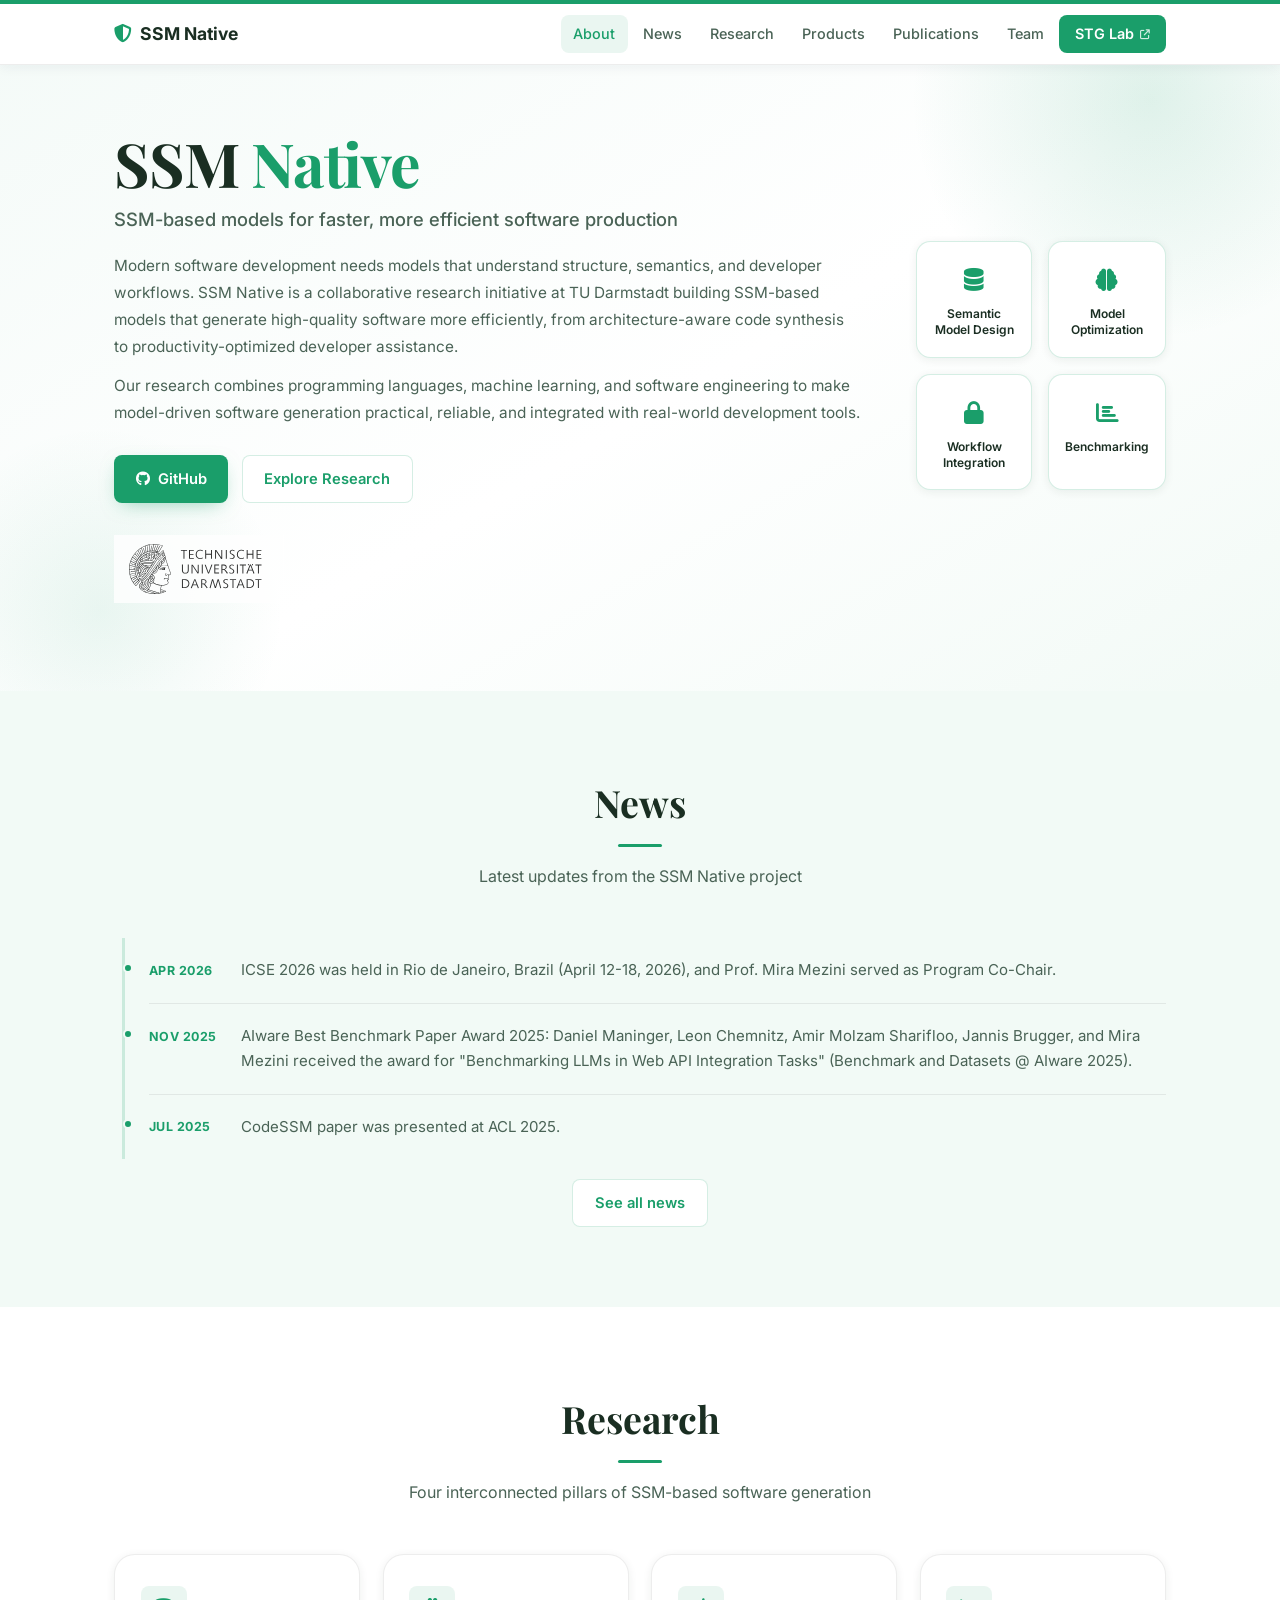
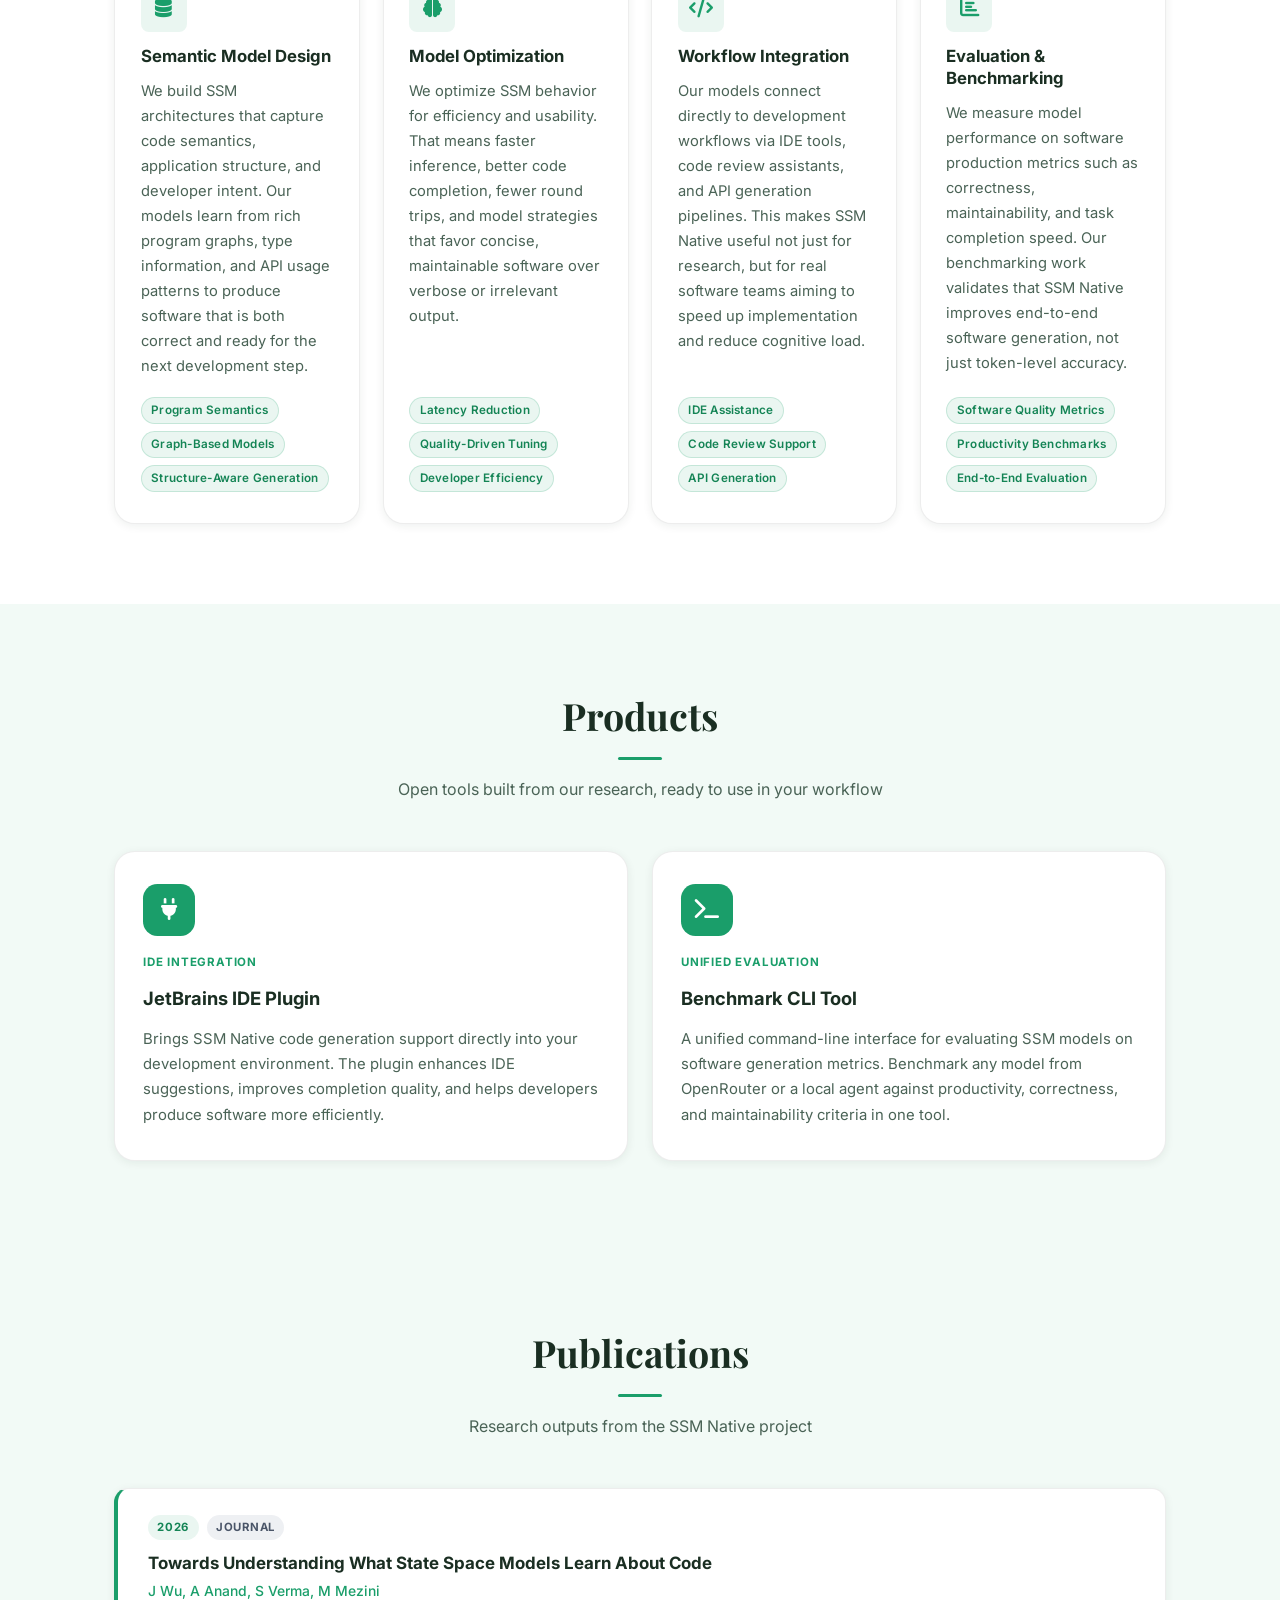
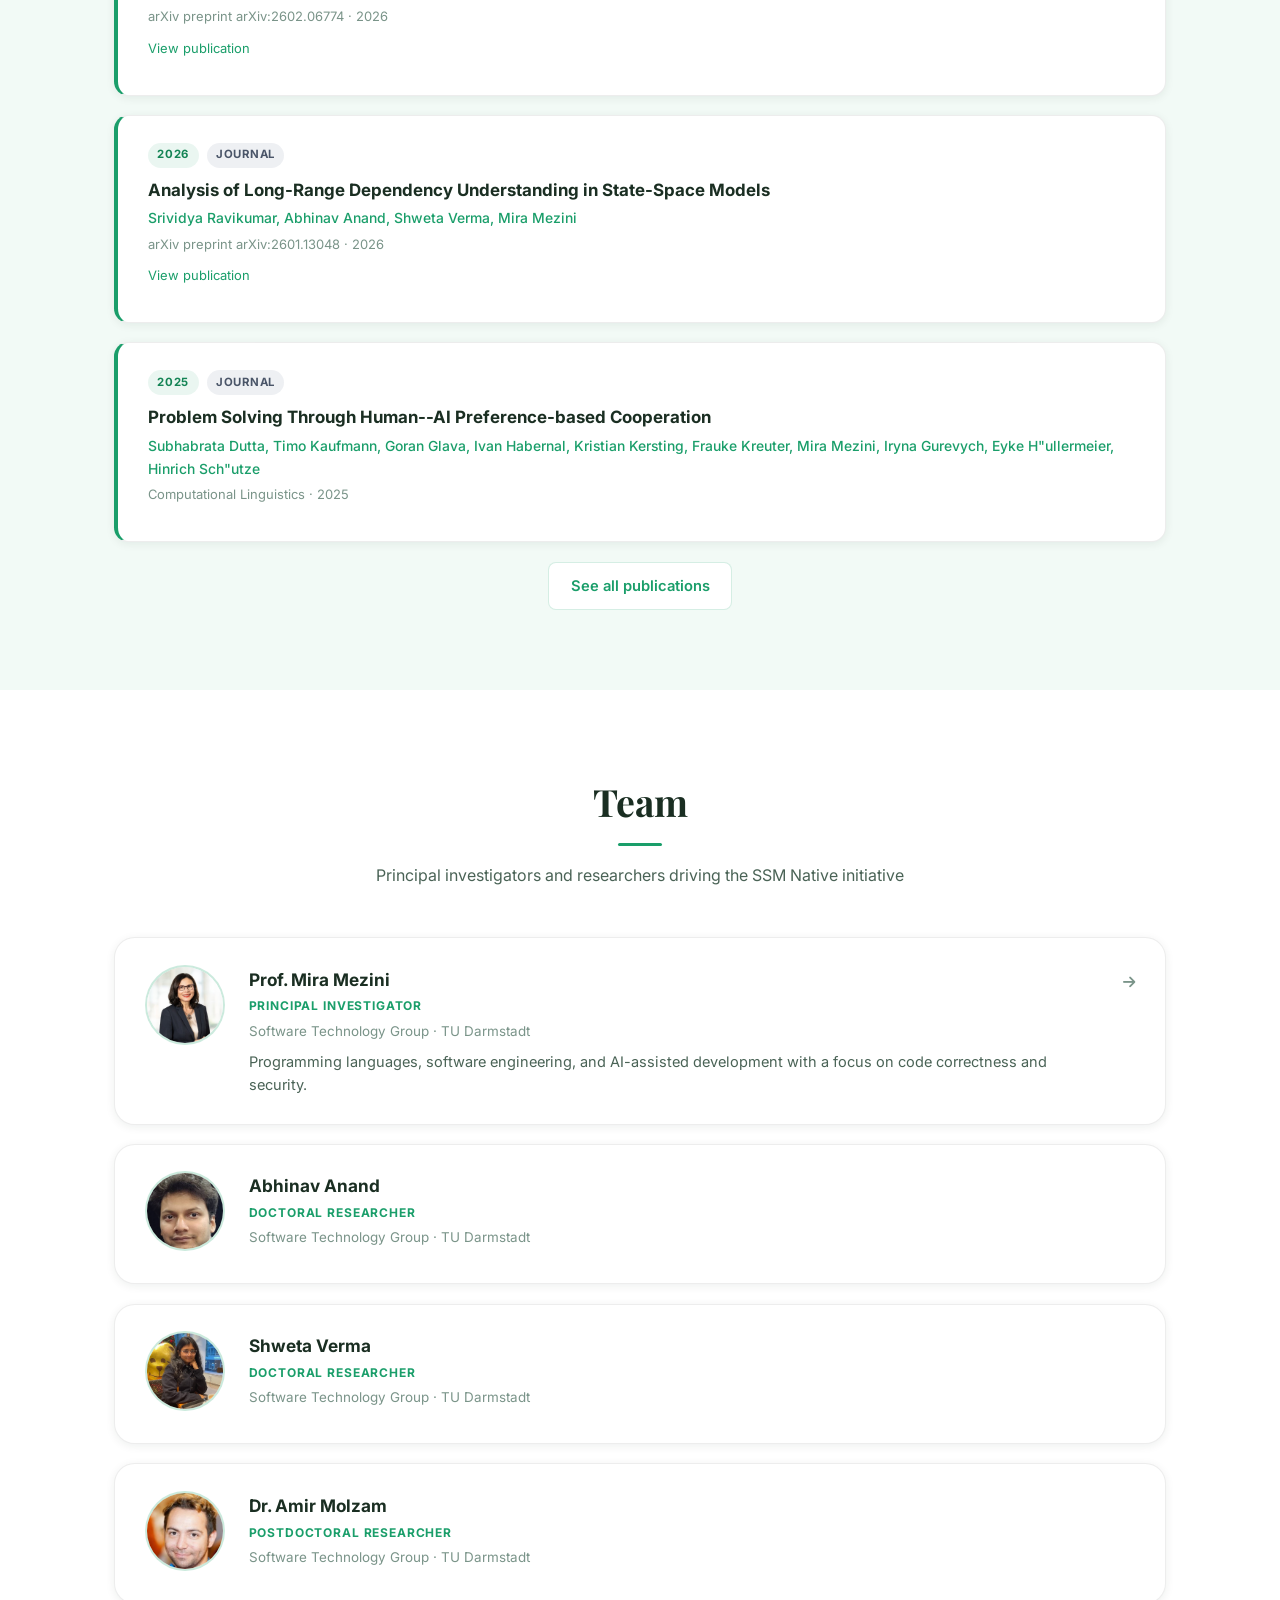
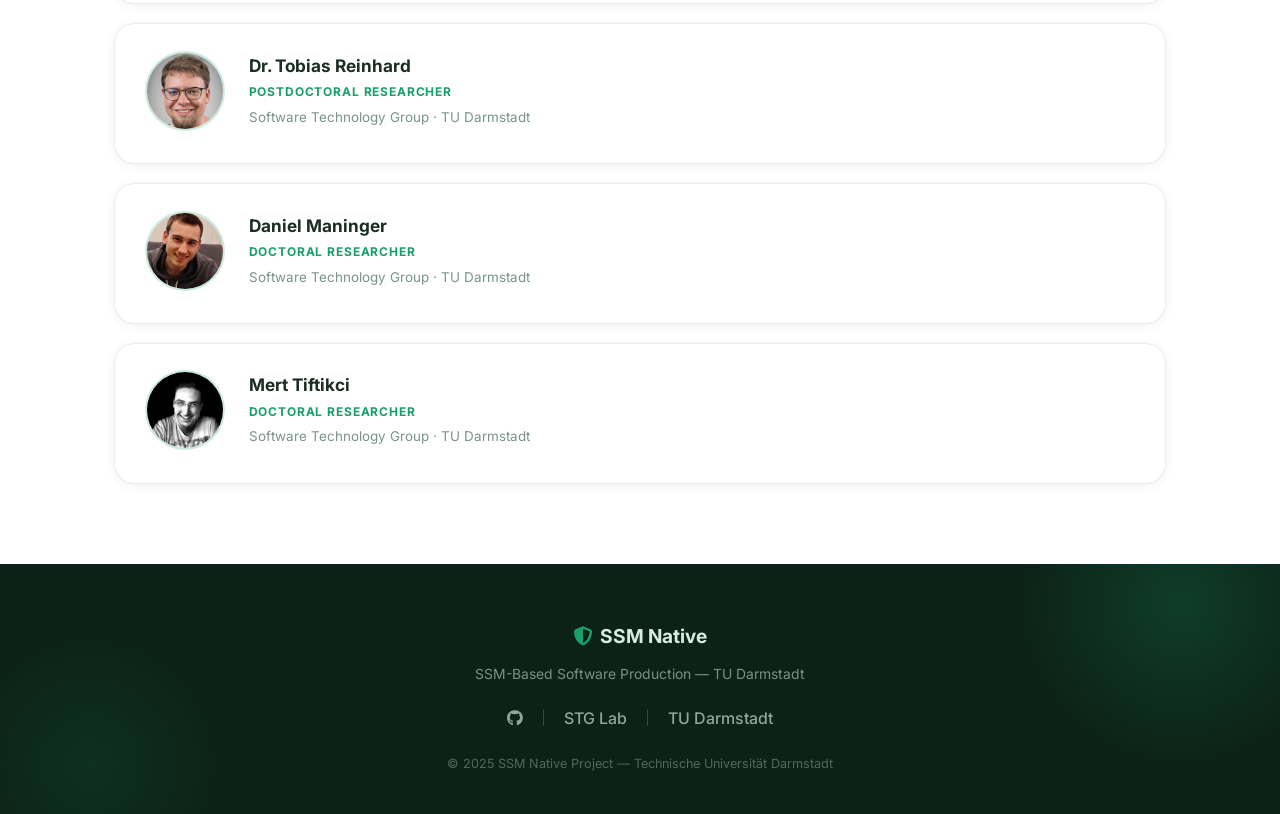
==== commit b6252412: "Remove action buttons from product sections Removed product action buttons for download and more inf" ====
--- a/index.html
+++ b/index.html
@@ -291,21 +291,6 @@
                             quality, and helps developers produce software more
                             efficiently.
                         </p>
-                        <div class="product-actions">
-                            <a
-                                href="https://plugins.jetbrains.com/plugin/28916-securecoder"
-                                class="btn btn-primary"
-                                target="_blank"
-                                rel="noopener"
-                            >
-                                <i class="fas fa-download"></i> Download
-                            </a>
-                            <a
-                                href="jetbrains-plugin.html"
-                                class="btn btn-outline"
-                                >More Info</a
-                            >
-                        </div>
                     </div>
 
                     <div class="product-card">
@@ -321,19 +306,6 @@
                             productivity, correctness, and maintainability
                             criteria in one tool.
                         </p>
-                        <div class="product-actions">
-                            <a
-                                href="https://github.com/SecureCoder-Project"
-                                class="btn btn-primary"
-                                target="_blank"
-                                rel="noopener"
-                            >
-                                <i class="fab fa-github"></i> GitHub
-                            </a>
-                            <a href="cli-tool.html" class="btn btn-outline"
-                                >More Info</a
-                            >
-                        </div>
                     </div>
                 </div>
             </div>
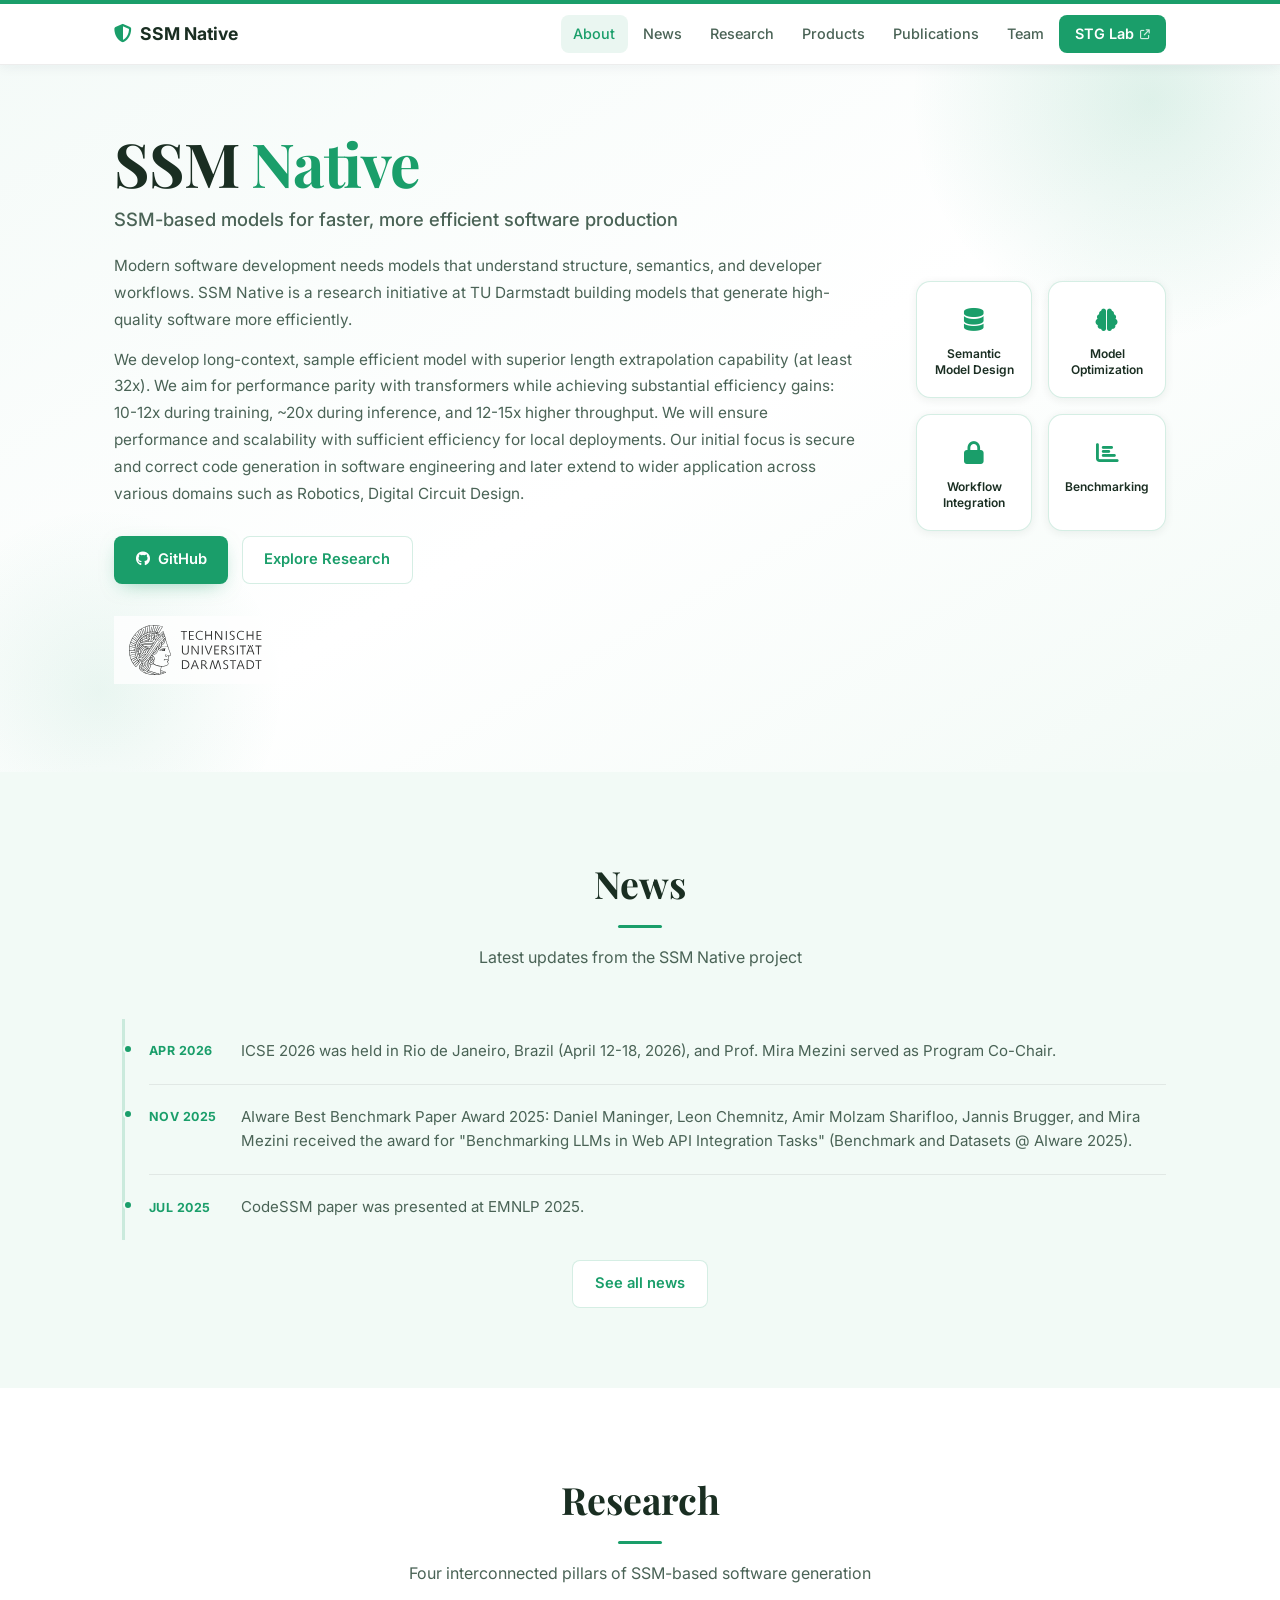
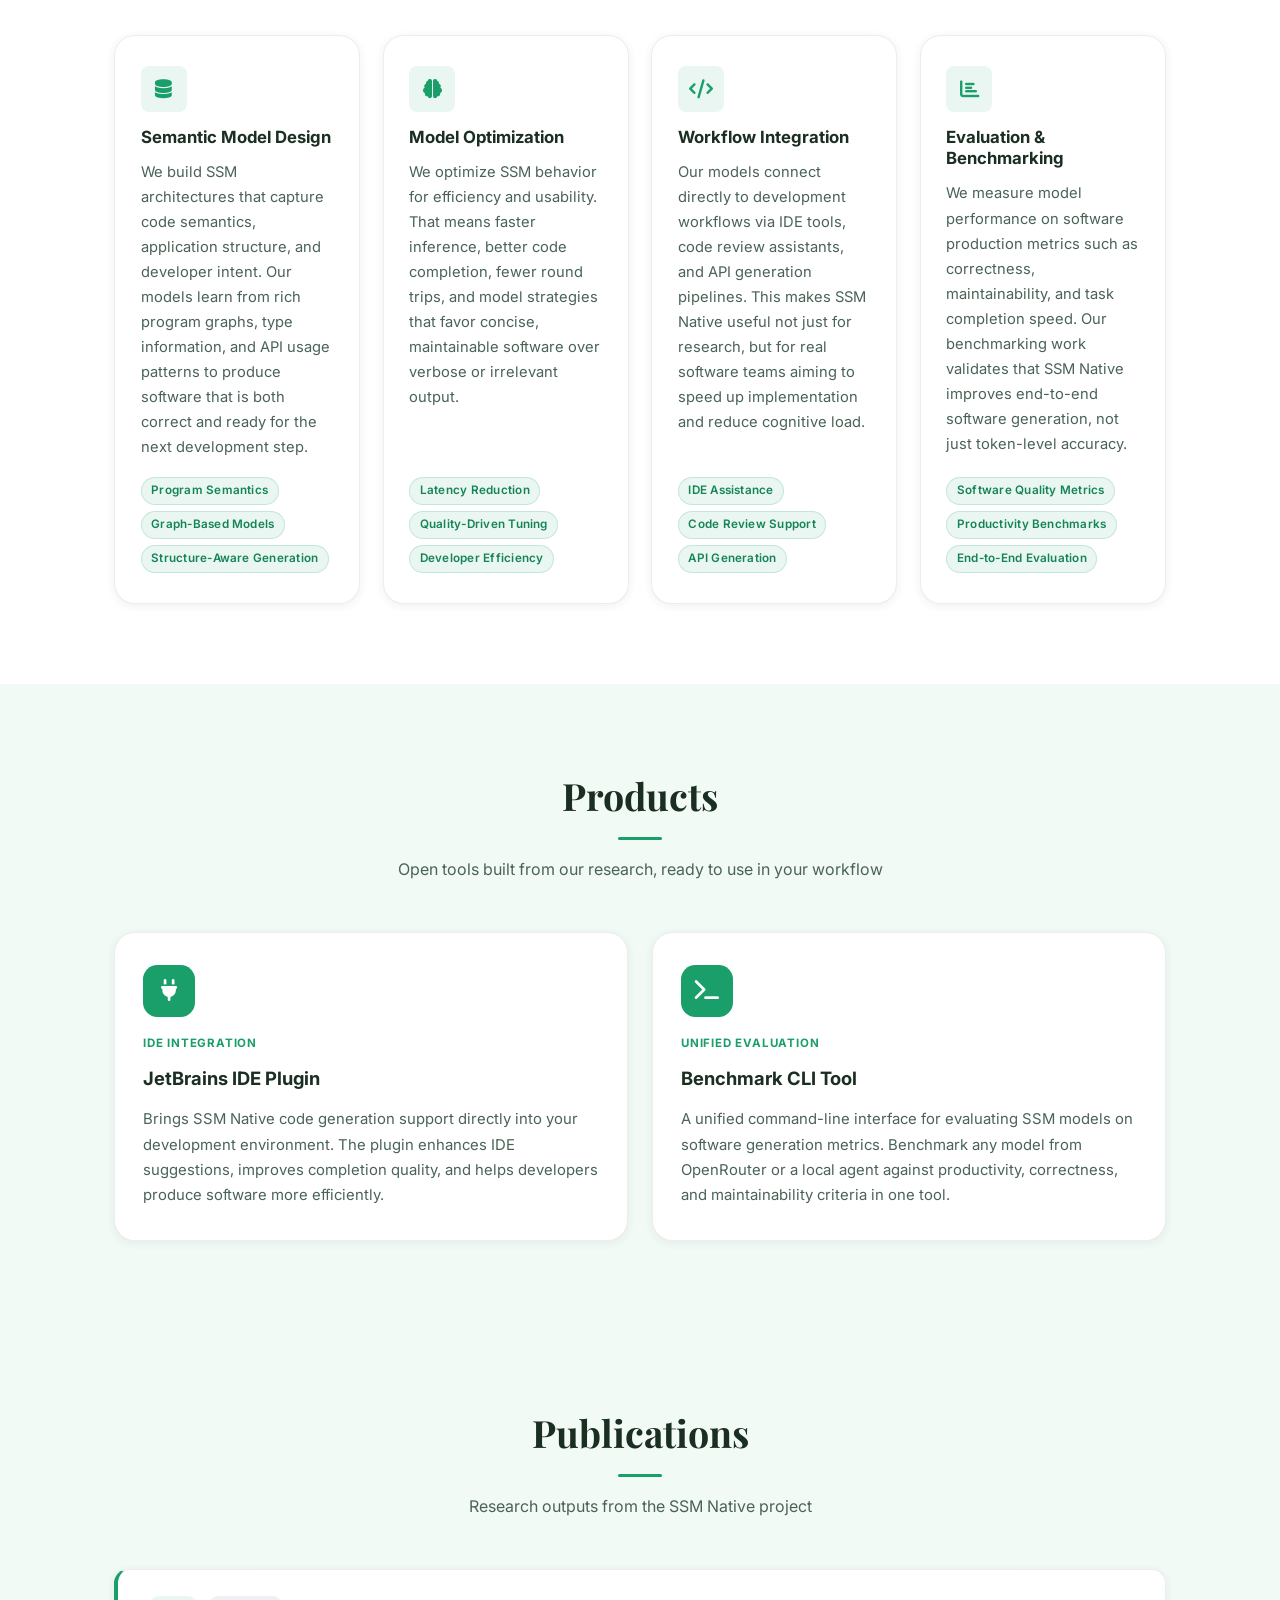
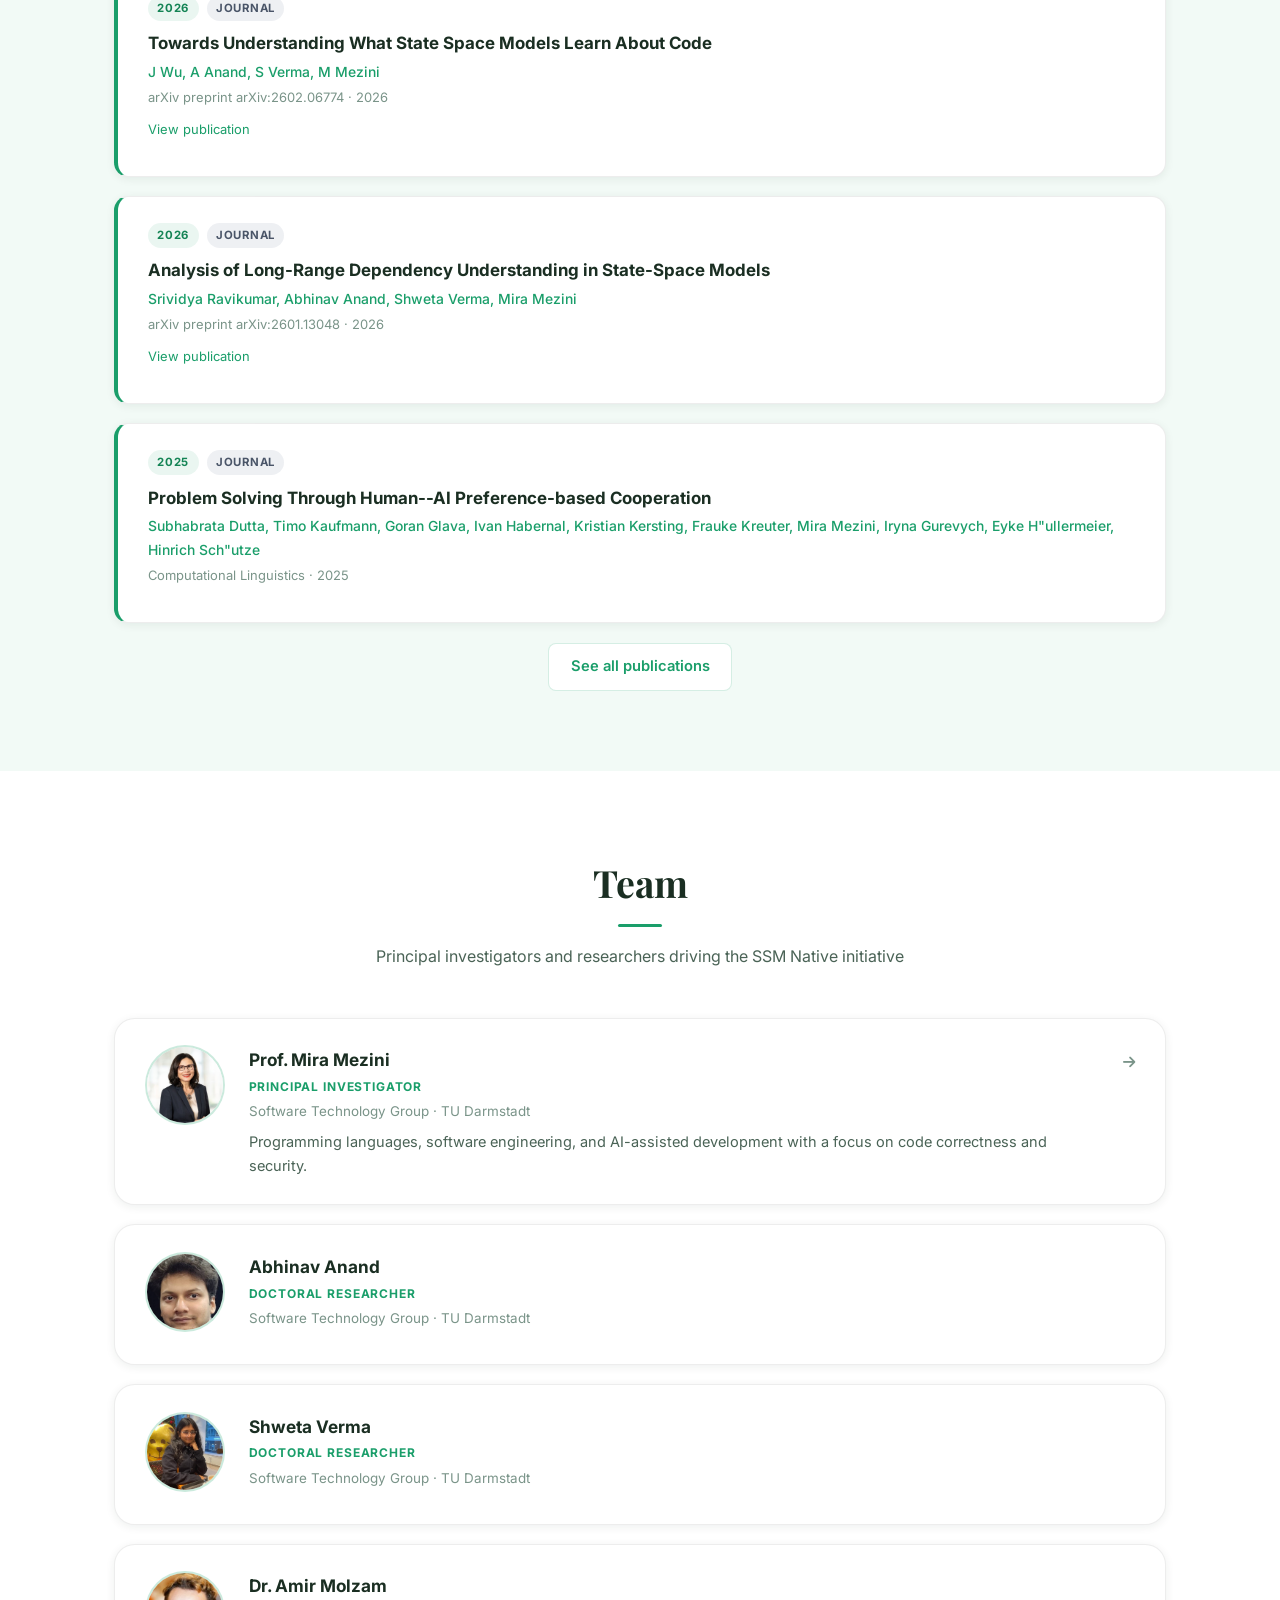
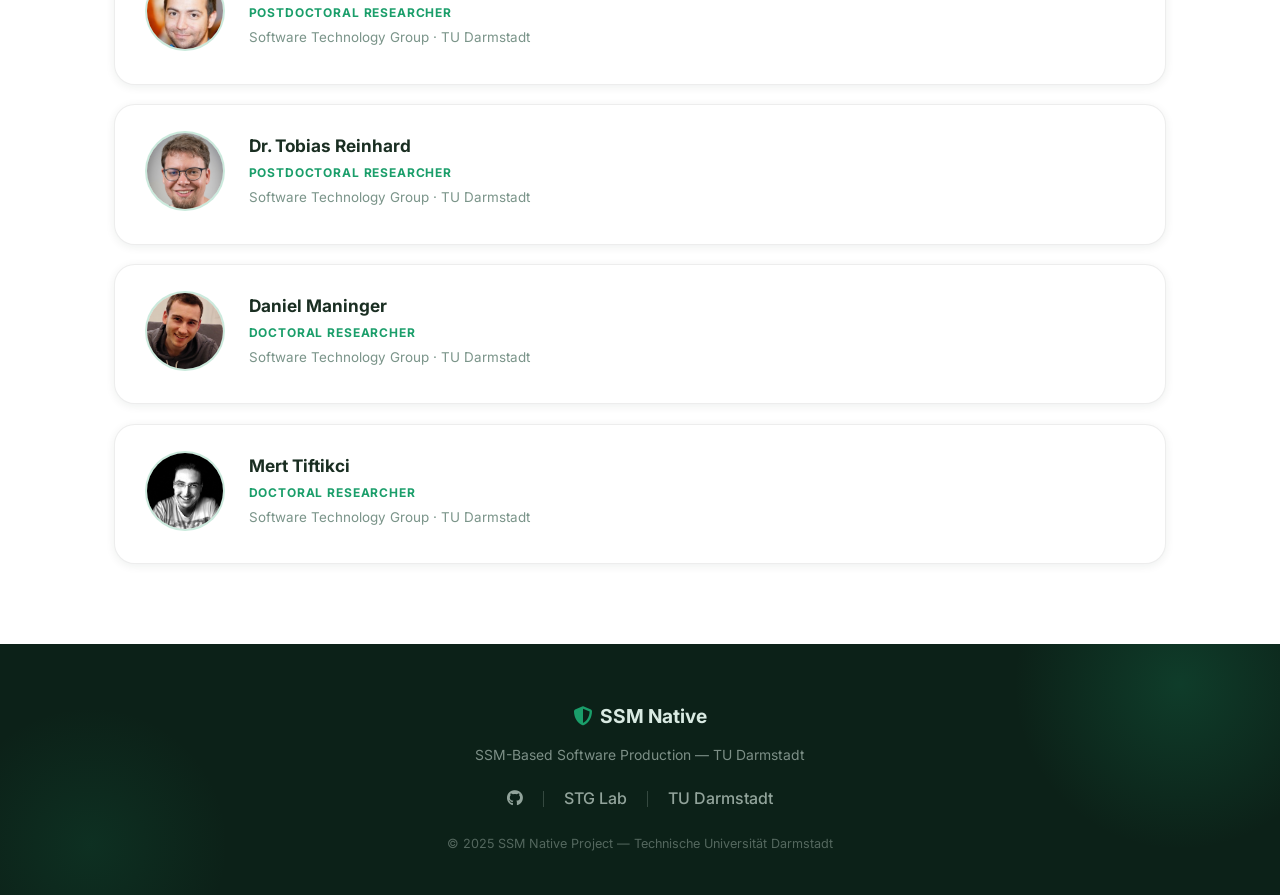
==== commit 1c627361: "Update index.html Home page Description modified" ====
--- a/index.html
+++ b/index.html
@@ -73,17 +73,24 @@
                         <p class="hero-desc">
                             Modern software development needs models that
                             understand structure, semantics, and developer
-                            workflows. SSM Native is a collaborative research
-                            initiative at TU Darmstadt building SSM-based
-                            models that generate high-quality software more
-                            efficiently, from architecture-aware code synthesis
-                            to productivity-optimized developer assistance.
+                            workflows. SSM Native is a research
+                            initiative at TU Darmstadt building models 
+                            that generate high-quality software more
+                            efficiently.
                         </p>
                         <p class="hero-desc">
-                            Our research combines programming languages,
-                            machine learning, and software engineering to make
-                            model-driven software generation practical, reliable,
-                            and integrated with real-world development tools.
+                            We develop long-context, sample efficient model
+                            with superior length extrapolation capability 
+                            (at least 32x). We aim for performance parity with
+                            transformers while achieving substantial efficiency
+                            gains: 10-12x during training, ~20x during inference,
+                            and 12-15x higher throughput. We will ensure performance
+                            and scalability with sufficient efficiency for local 
+                            deployments. Our initial focus is secure and correct code 
+                            generation in software engineering and later extend to wider 
+                            application across various domains such as Robotics,
+                            Digital Circuit Design.
+                            
                         </p>
                         <div class="hero-links">
                             <a
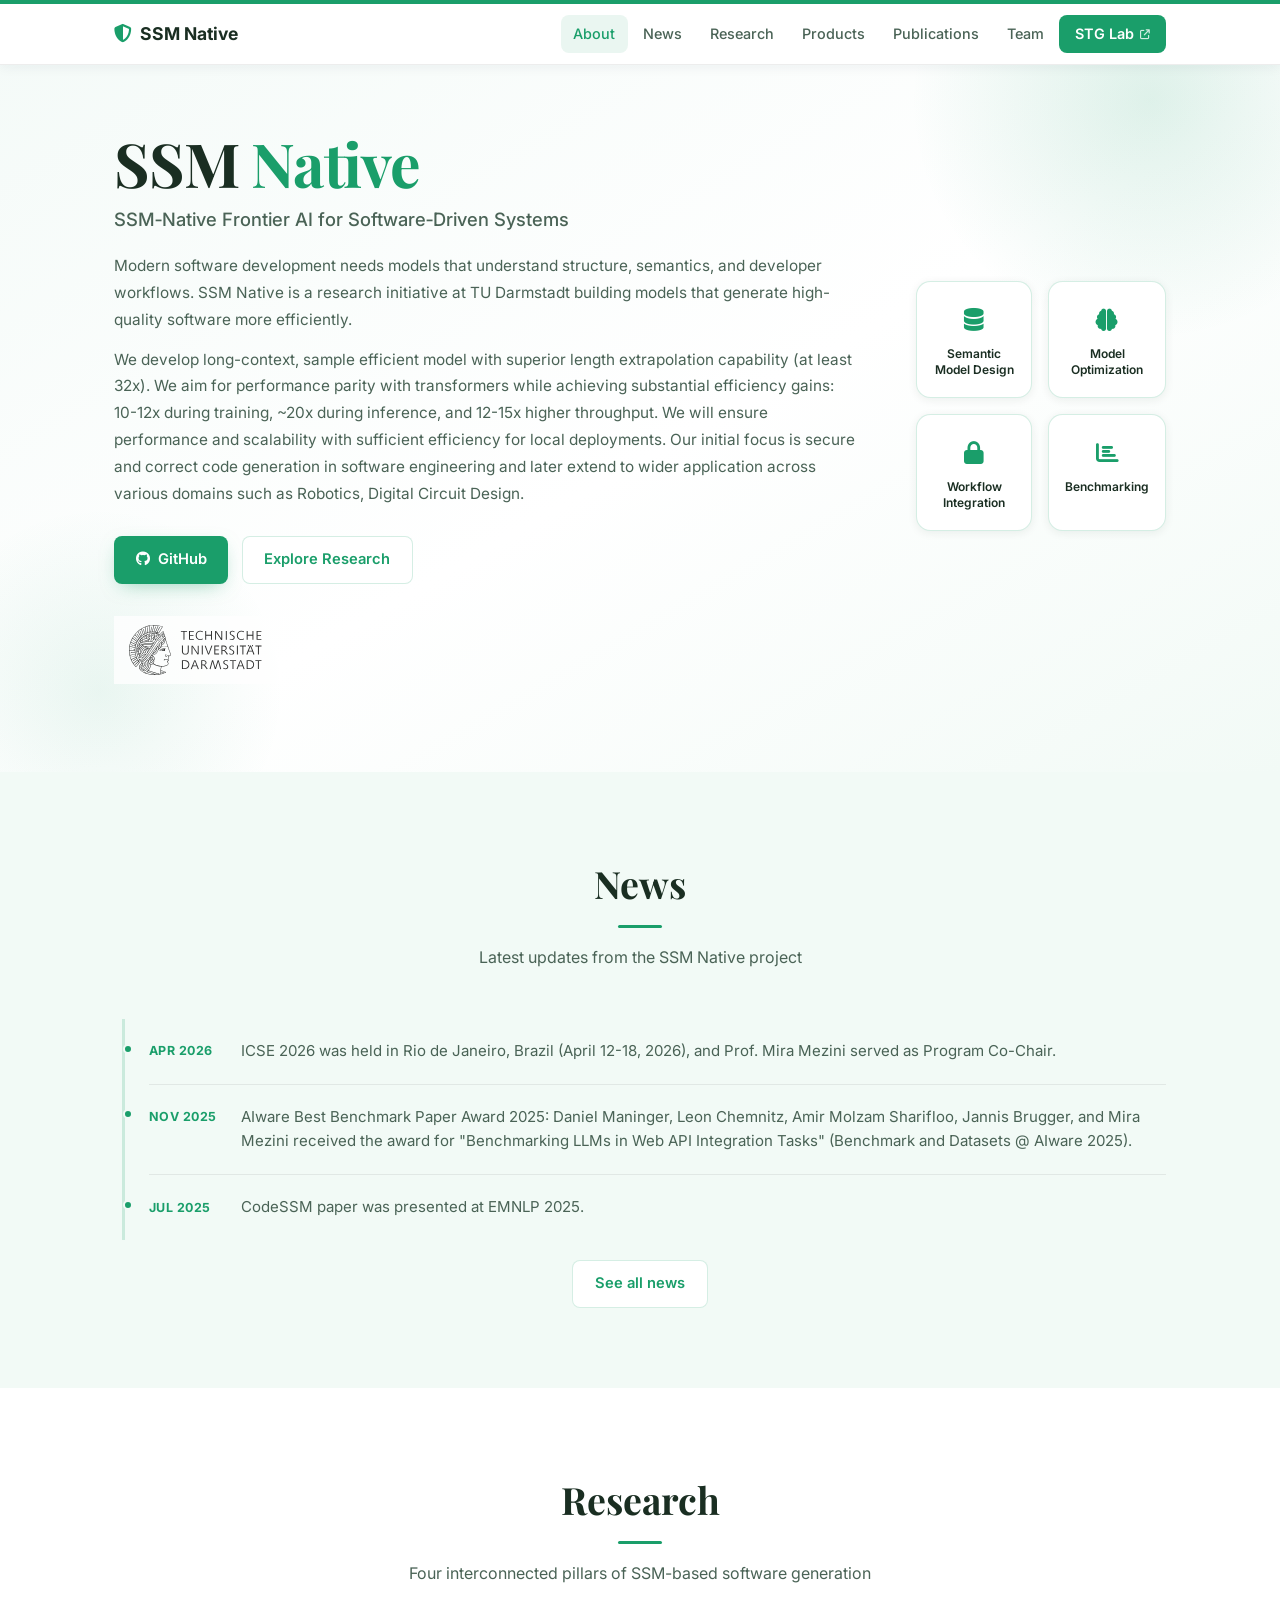
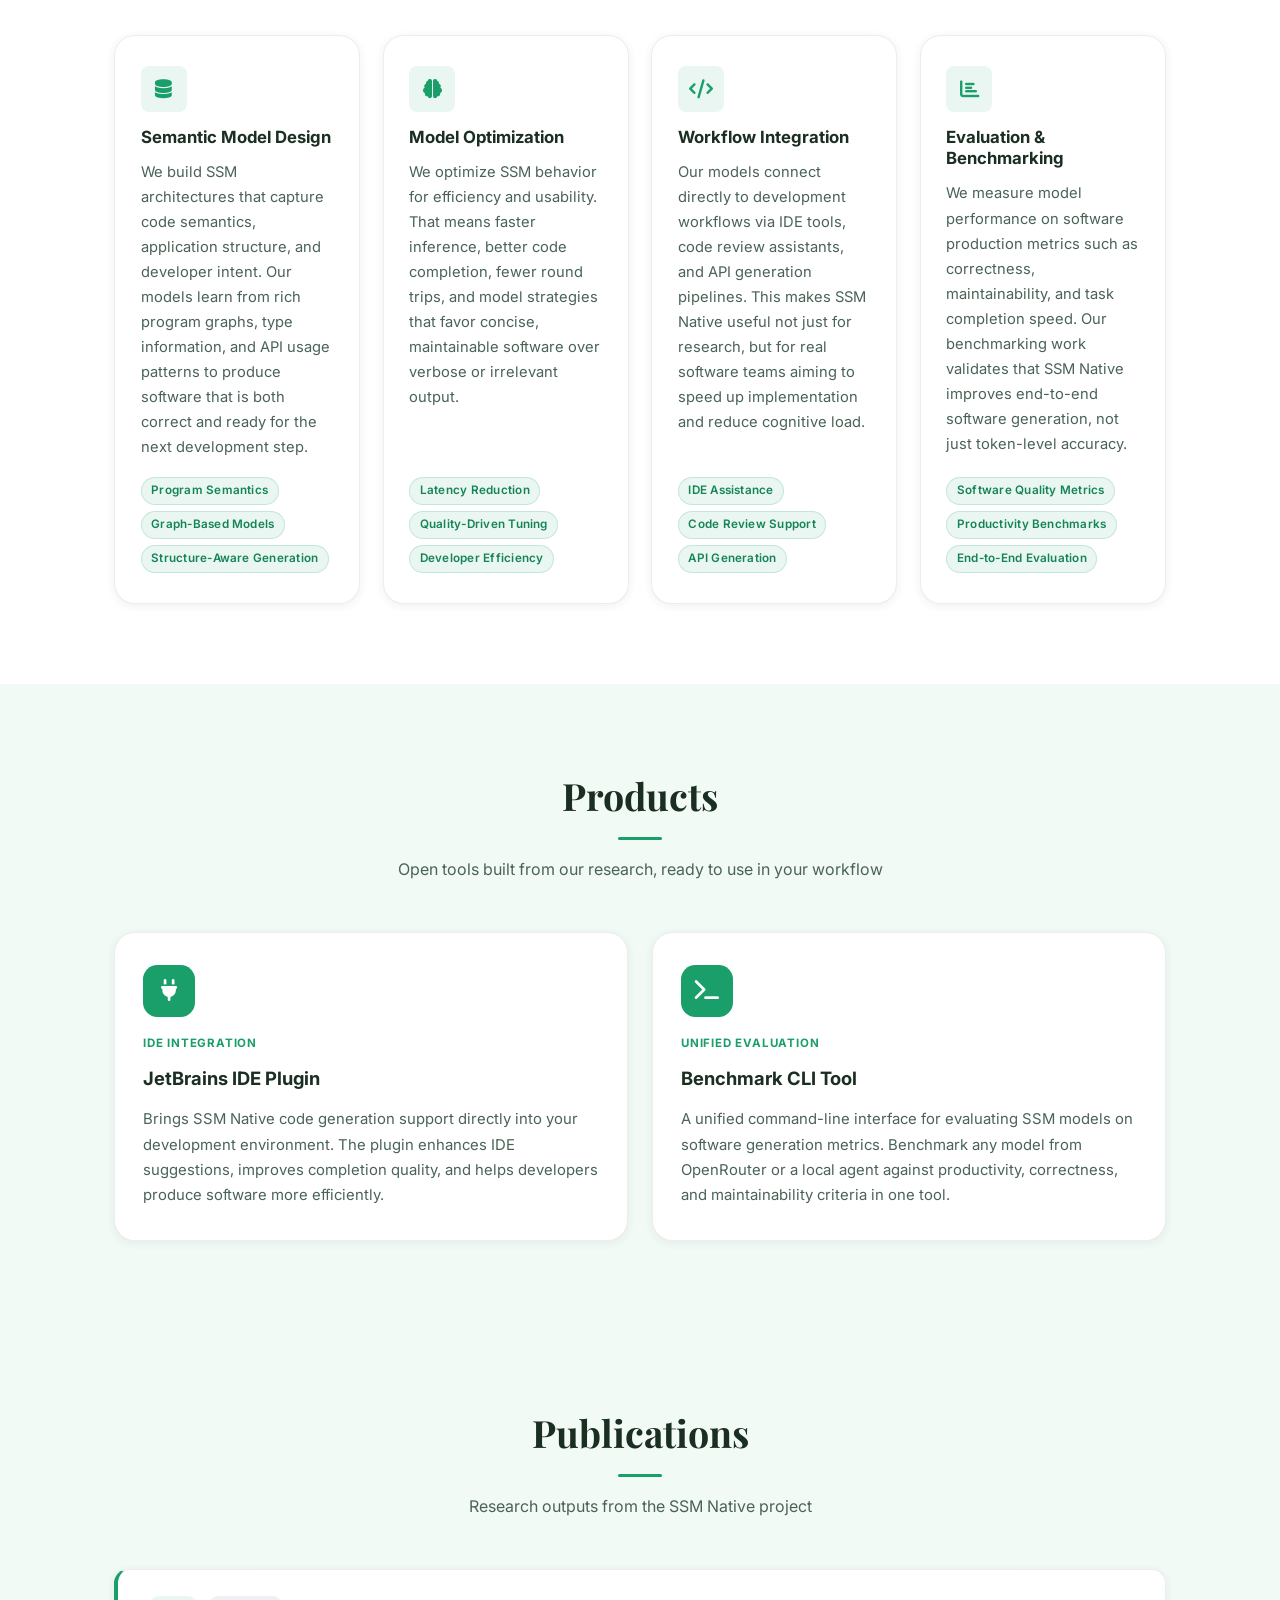
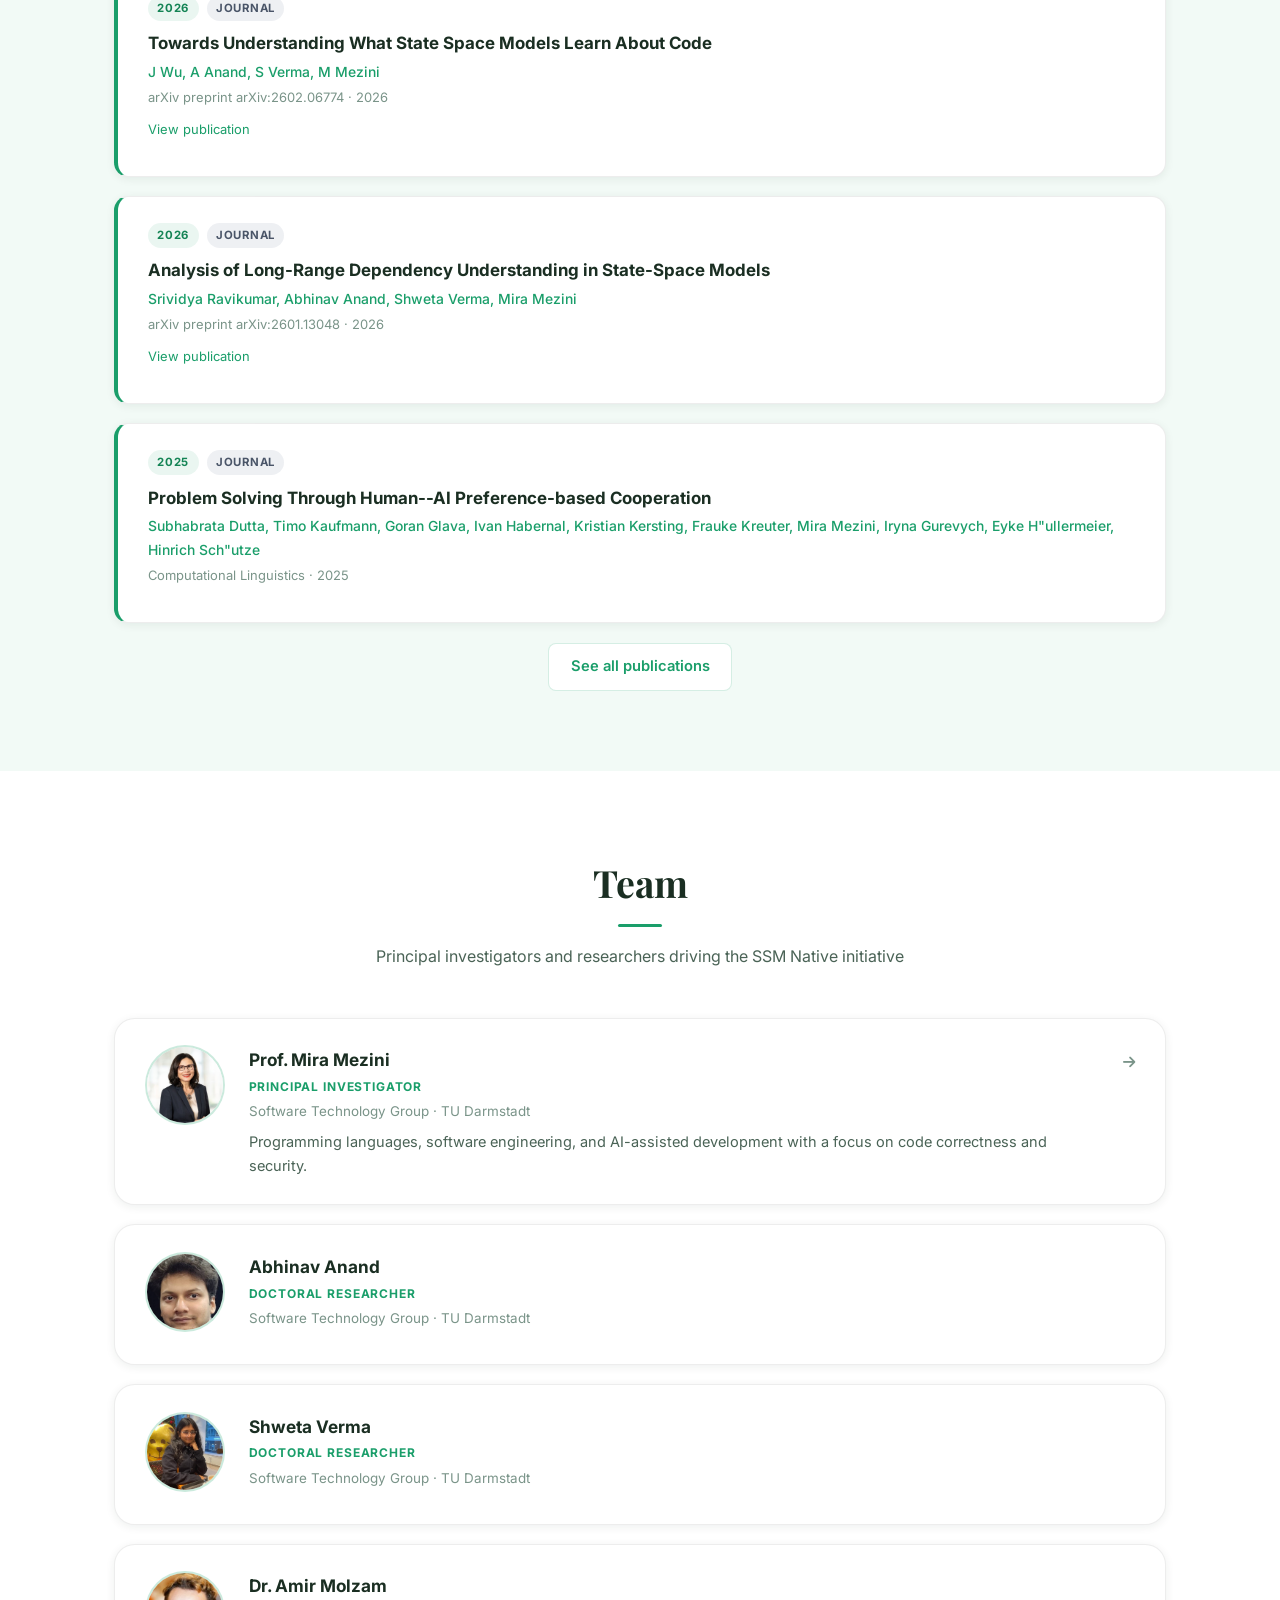
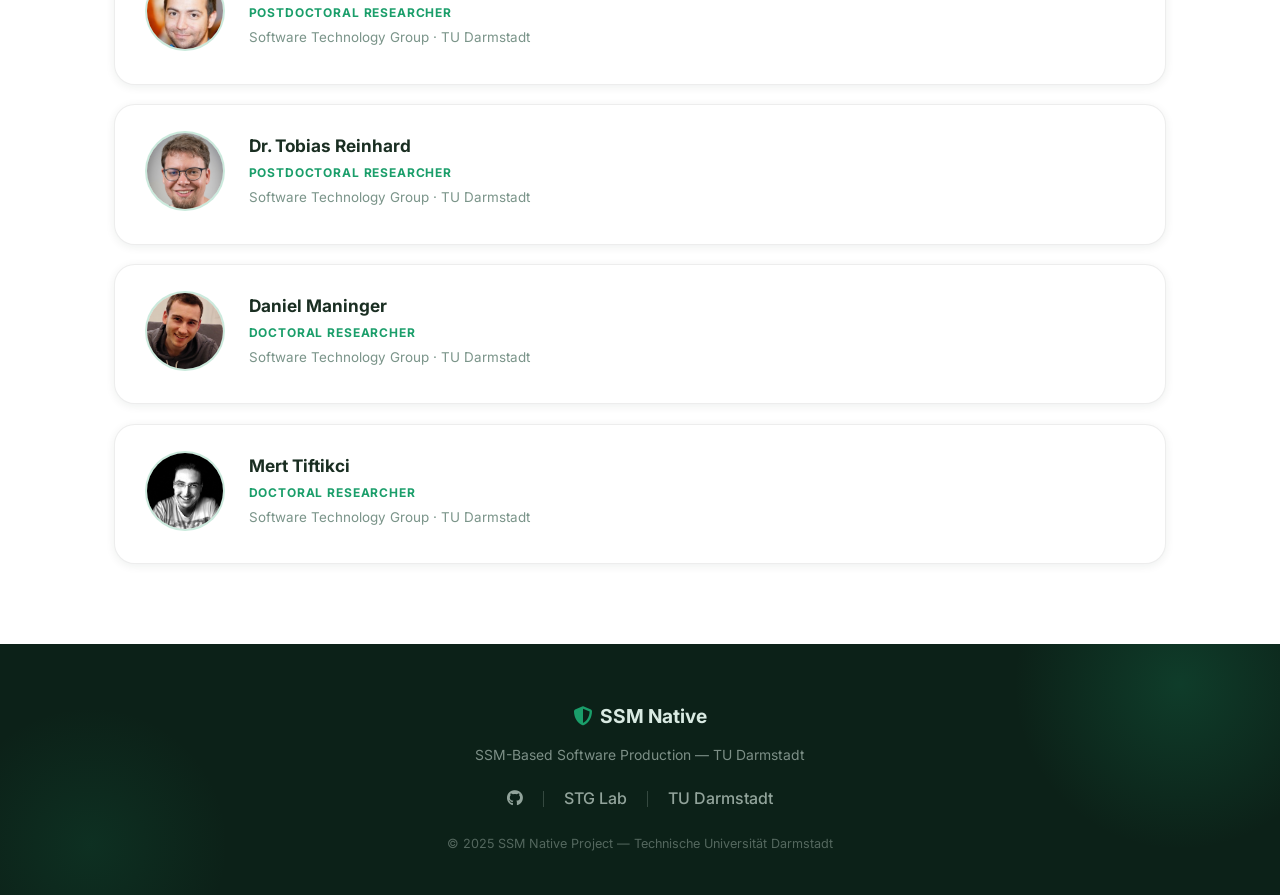
==== commit bb67fea0: "Update index.html heading change" ====
--- a/index.html
+++ b/index.html
@@ -67,8 +67,7 @@
                             SSM <span class="accent">Native</span>
                         </h1>
                         <p class="hero-subtitle">
-                            SSM-based models for faster, more efficient software
-                            production
+                            SSM‑Native Frontier AI for Software‑Driven Systems
                         </p>
                         <p class="hero-desc">
                             Modern software development needs models that
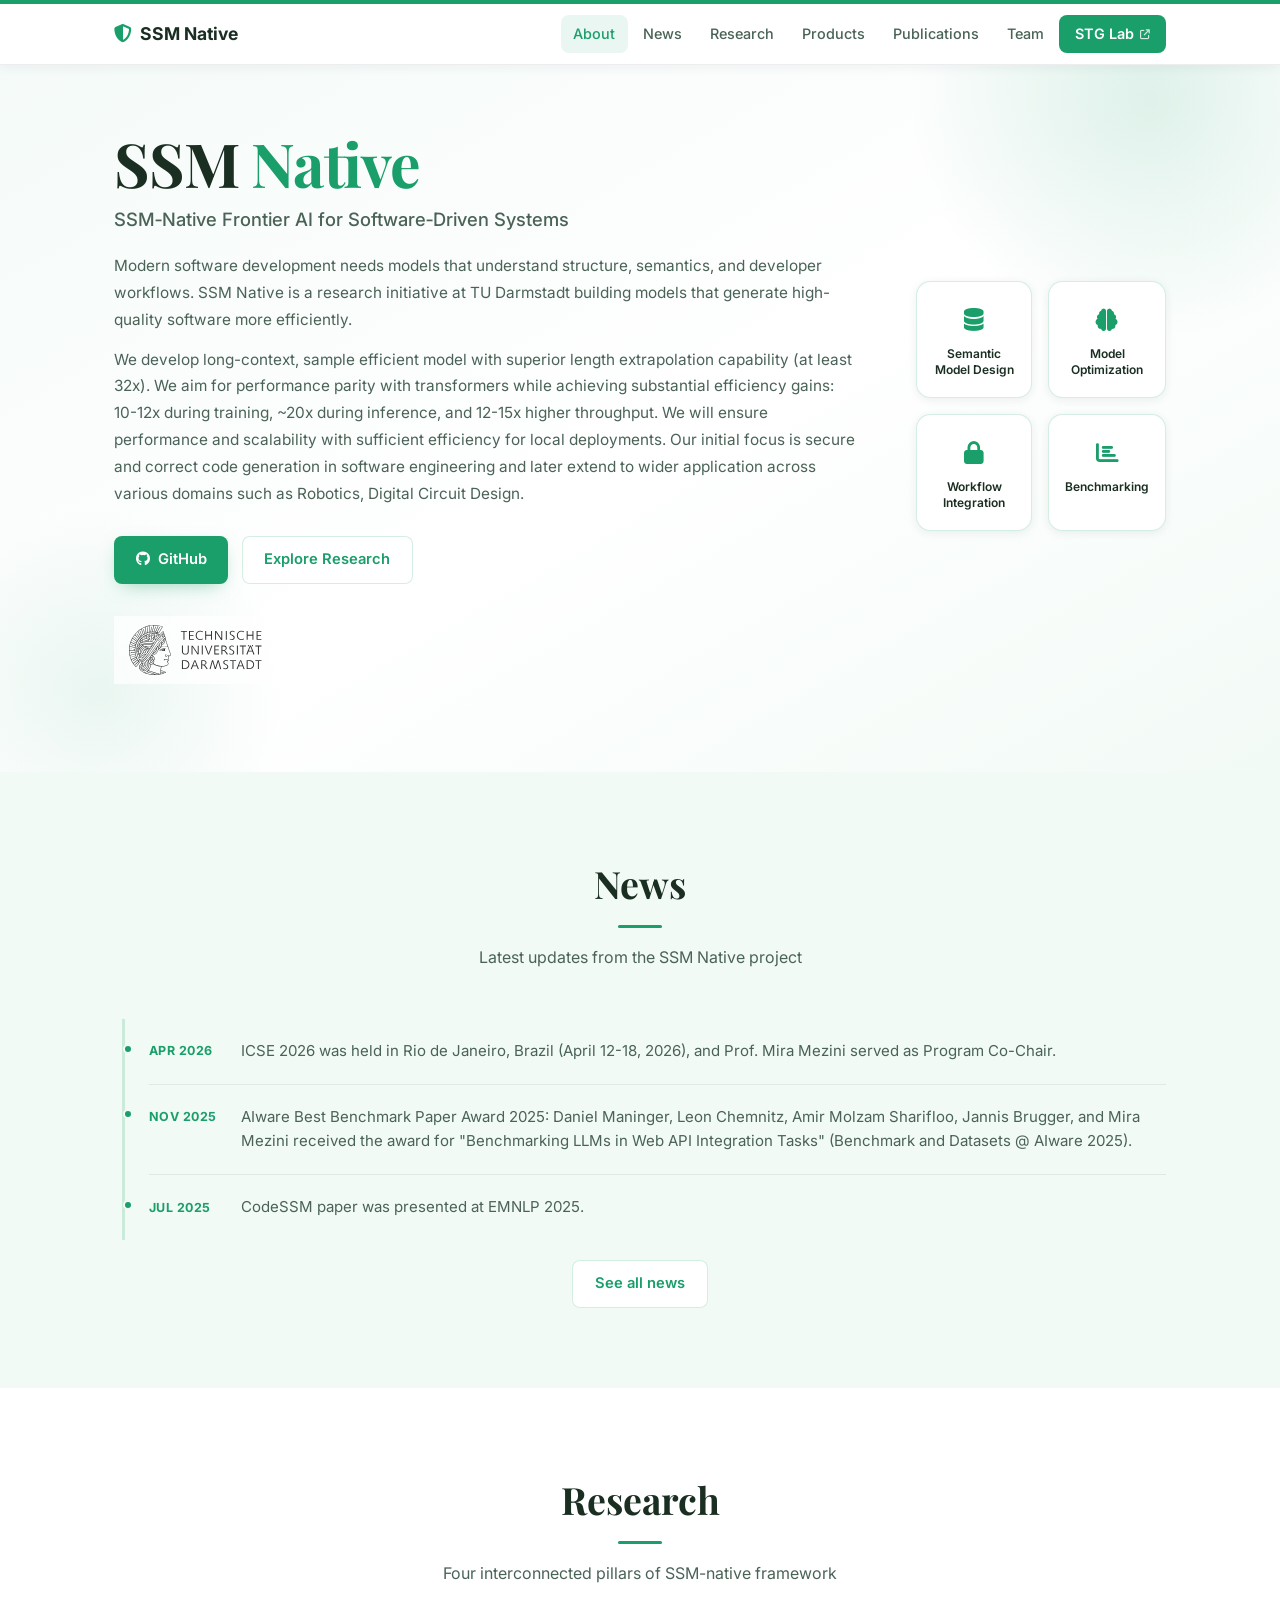
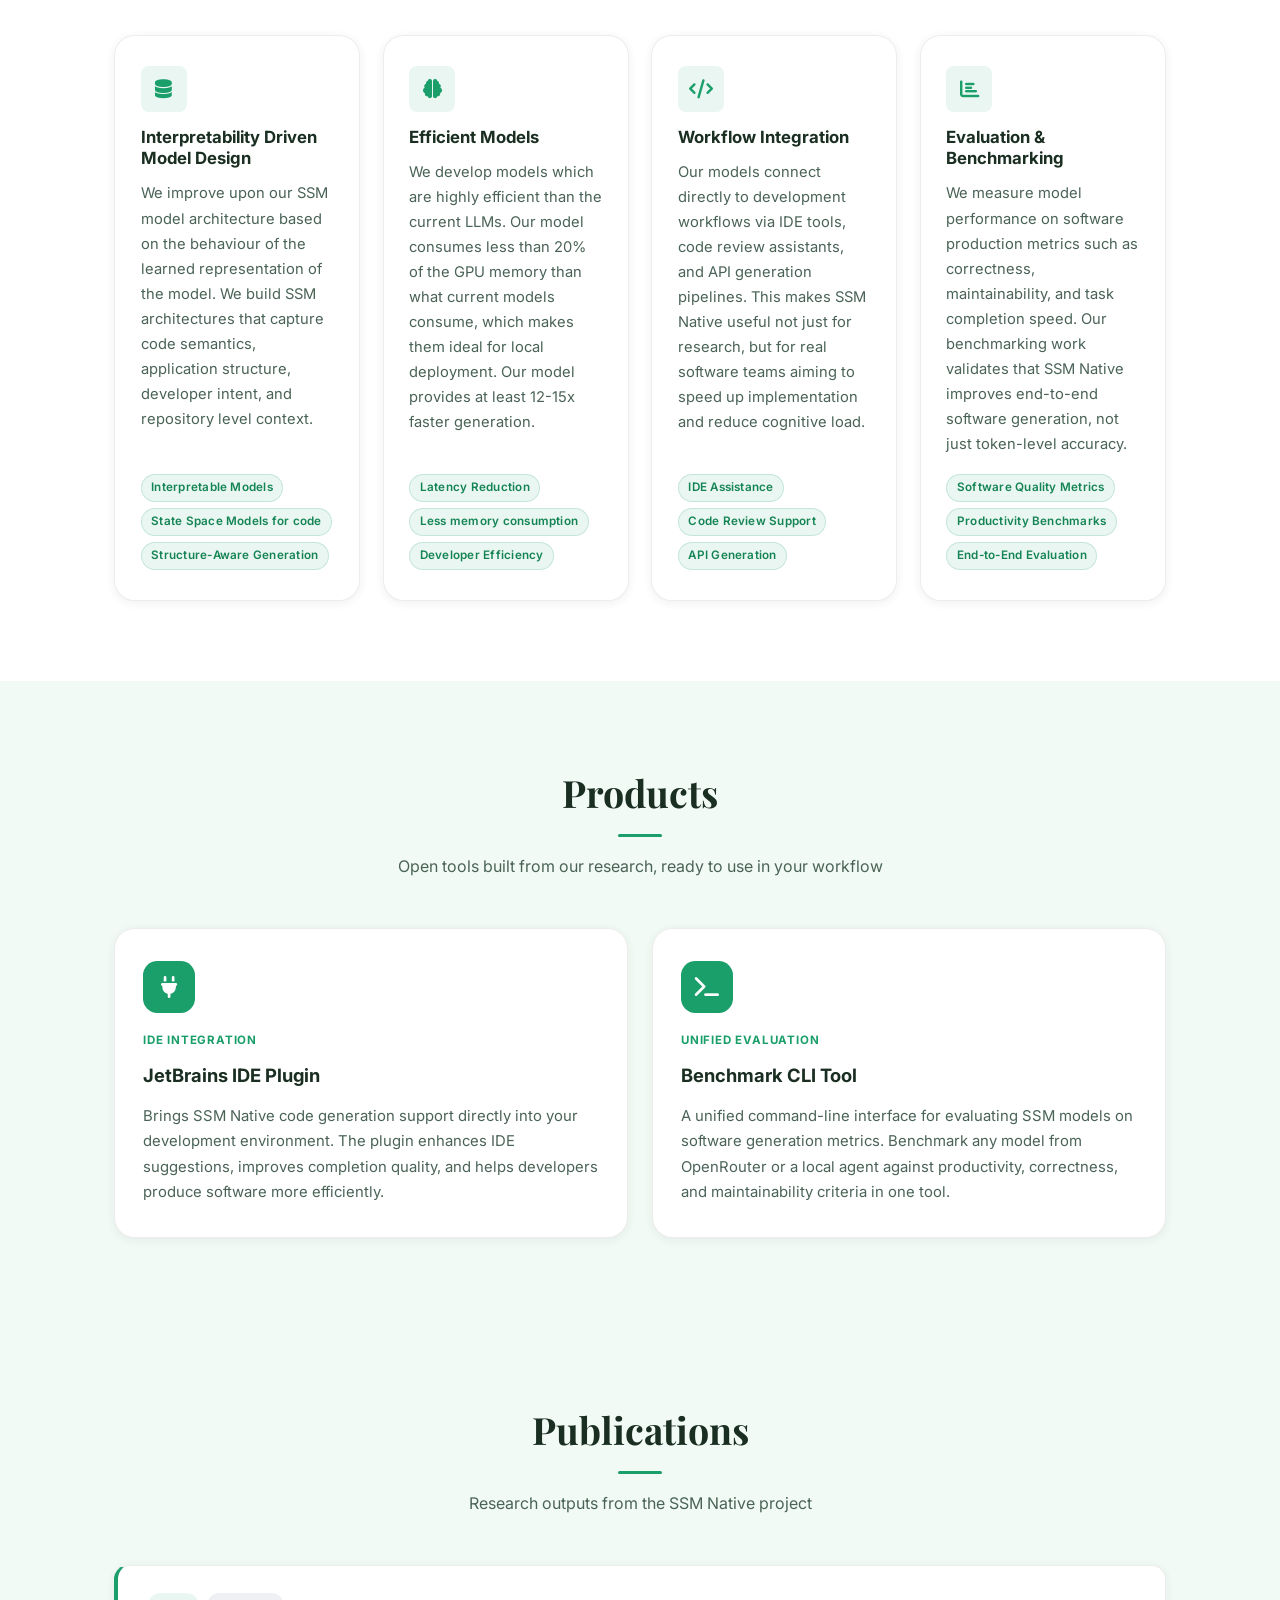
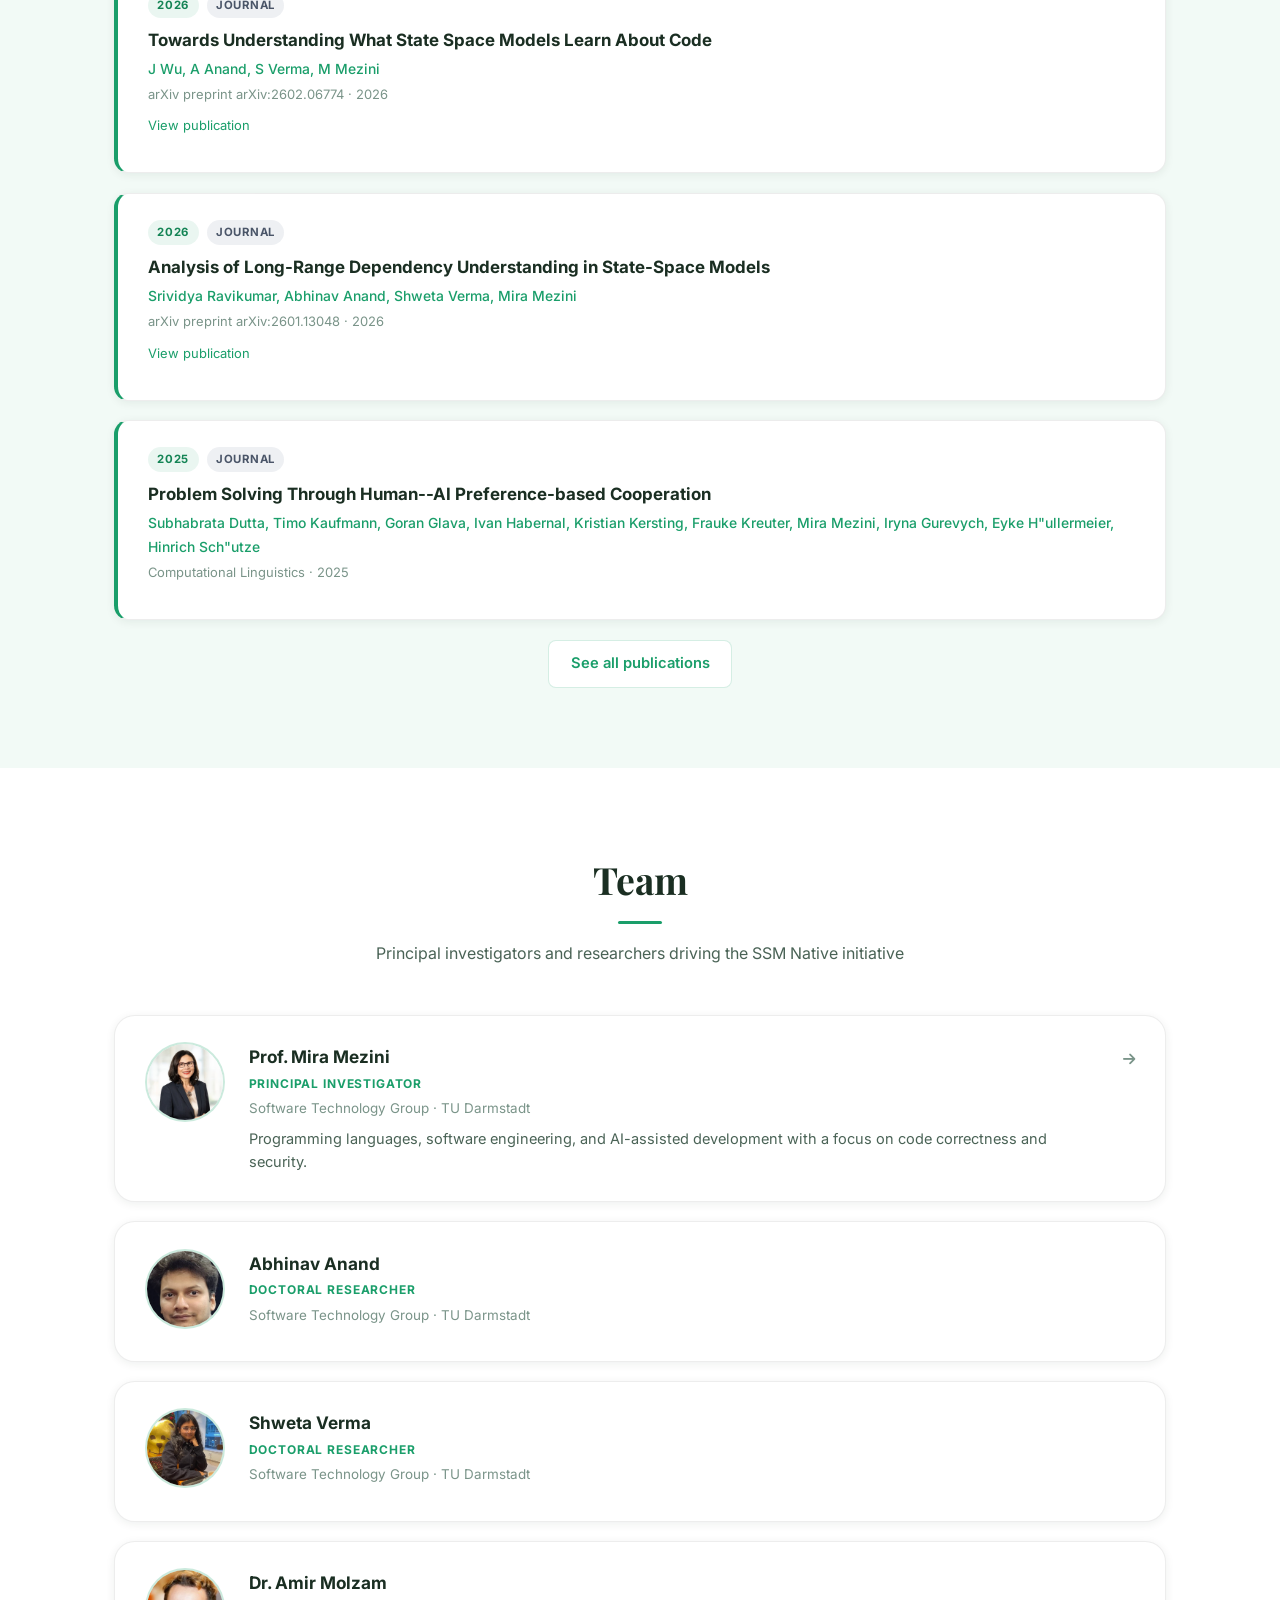
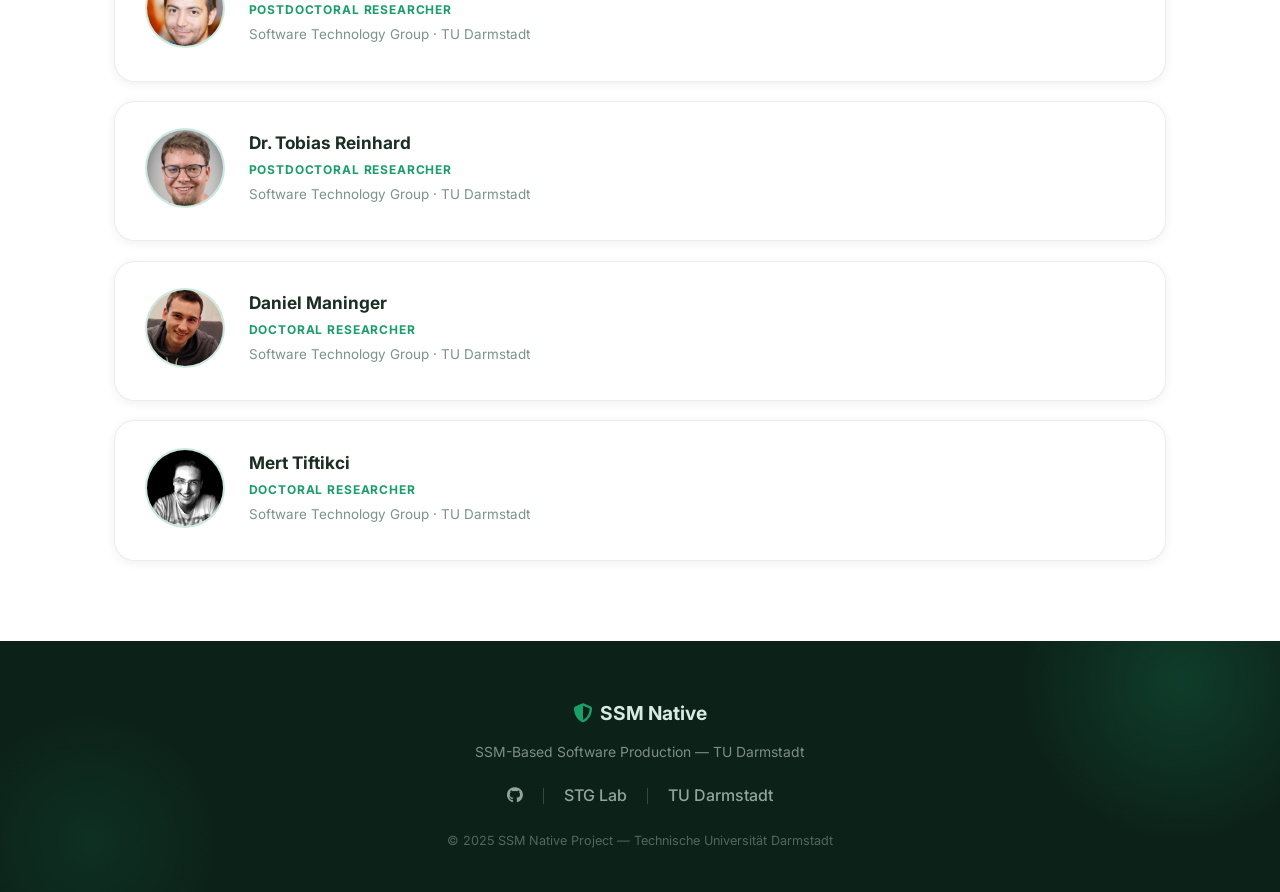
==== commit da09898a: "Update index.html Changed research section - included interpretability, efficiency" ====
--- a/index.html
+++ b/index.html
@@ -187,8 +187,7 @@
                 <div class="section-header">
                     <h2 class="section-heading">Research</h2>
                     <p class="section-sub">
-                        Four interconnected pillars of SSM-based software
-                        generation
+                        Four interconnected pillars of SSM-native framework
                     </p>
                 </div>
                 <div class="research-grid">
@@ -196,18 +195,18 @@
                         <div class="research-icon">
                             <i class="fas fa-database"></i>
                         </div>
-                        <h3>Semantic Model Design</h3>
+                        <h3>Interpretability Driven Model Design</h3>
                         <p>
+                            We improve upon our SSM model architecture based
+                            on the behaviour of the learned representation of the model.
                             We build SSM architectures that capture code
-                            semantics, application structure, and developer
-                            intent. Our models learn from rich program graphs,
-                            type information, and API usage patterns to produce
-                            software that is both correct and ready for the
-                            next development step.
+                            semantics, application structure, developer
+                            intent, and repository level context.
+                            
                         </p>
                         <ul class="research-tags">
-                            <li>Program Semantics</li>
-                            <li>Graph-Based Models</li>
+                            <li>Interpretable Models</li>
+                            <li>State Space Models for code</li>
                             <li>Structure-Aware Generation</li>
                         </ul>
                     </div>
@@ -216,17 +215,18 @@
                         <div class="research-icon">
                             <i class="fas fa-brain"></i>
                         </div>
-                        <h3>Model Optimization</h3>
+                        <h3>Efficient Models</h3>
                         <p>
-                            We optimize SSM behavior for efficiency and
-                            usability. That means faster inference, better
-                            code completion, fewer round trips, and model
-                            strategies that favor concise, maintainable software
-                            over verbose or irrelevant output.
+                            We develop models which are highly efficient 
+                            than the current LLMs. Our model consumes less than 20% 
+                            of the GPU memory than what current models consume,
+                            which makes them ideal for local deployment. Our model
+                            provides at least 12-15x faster generation.
+
                         </p>
                         <ul class="research-tags">
                             <li>Latency Reduction</li>
-                            <li>Quality-Driven Tuning</li>
+                            <li>Less memory consumption</li>
                             <li>Developer Efficiency</li>
                         </ul>
                     </div>
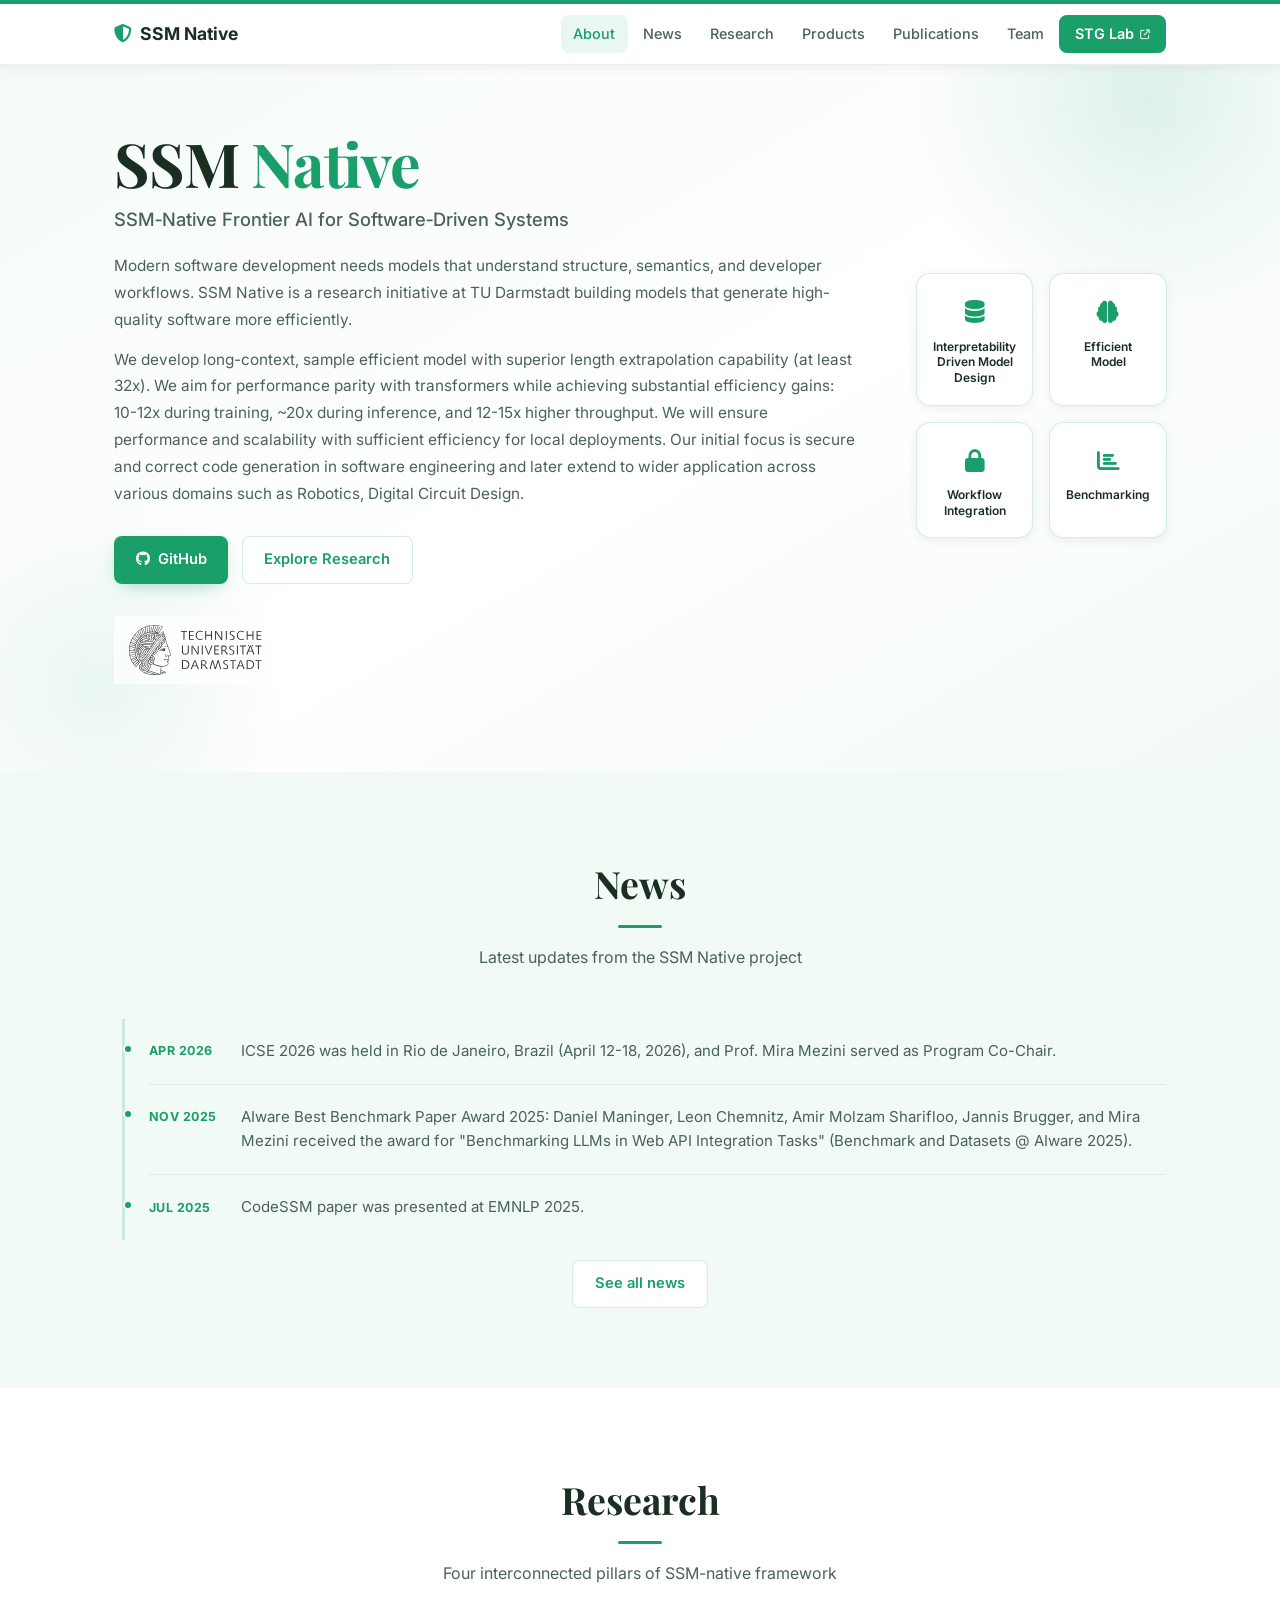
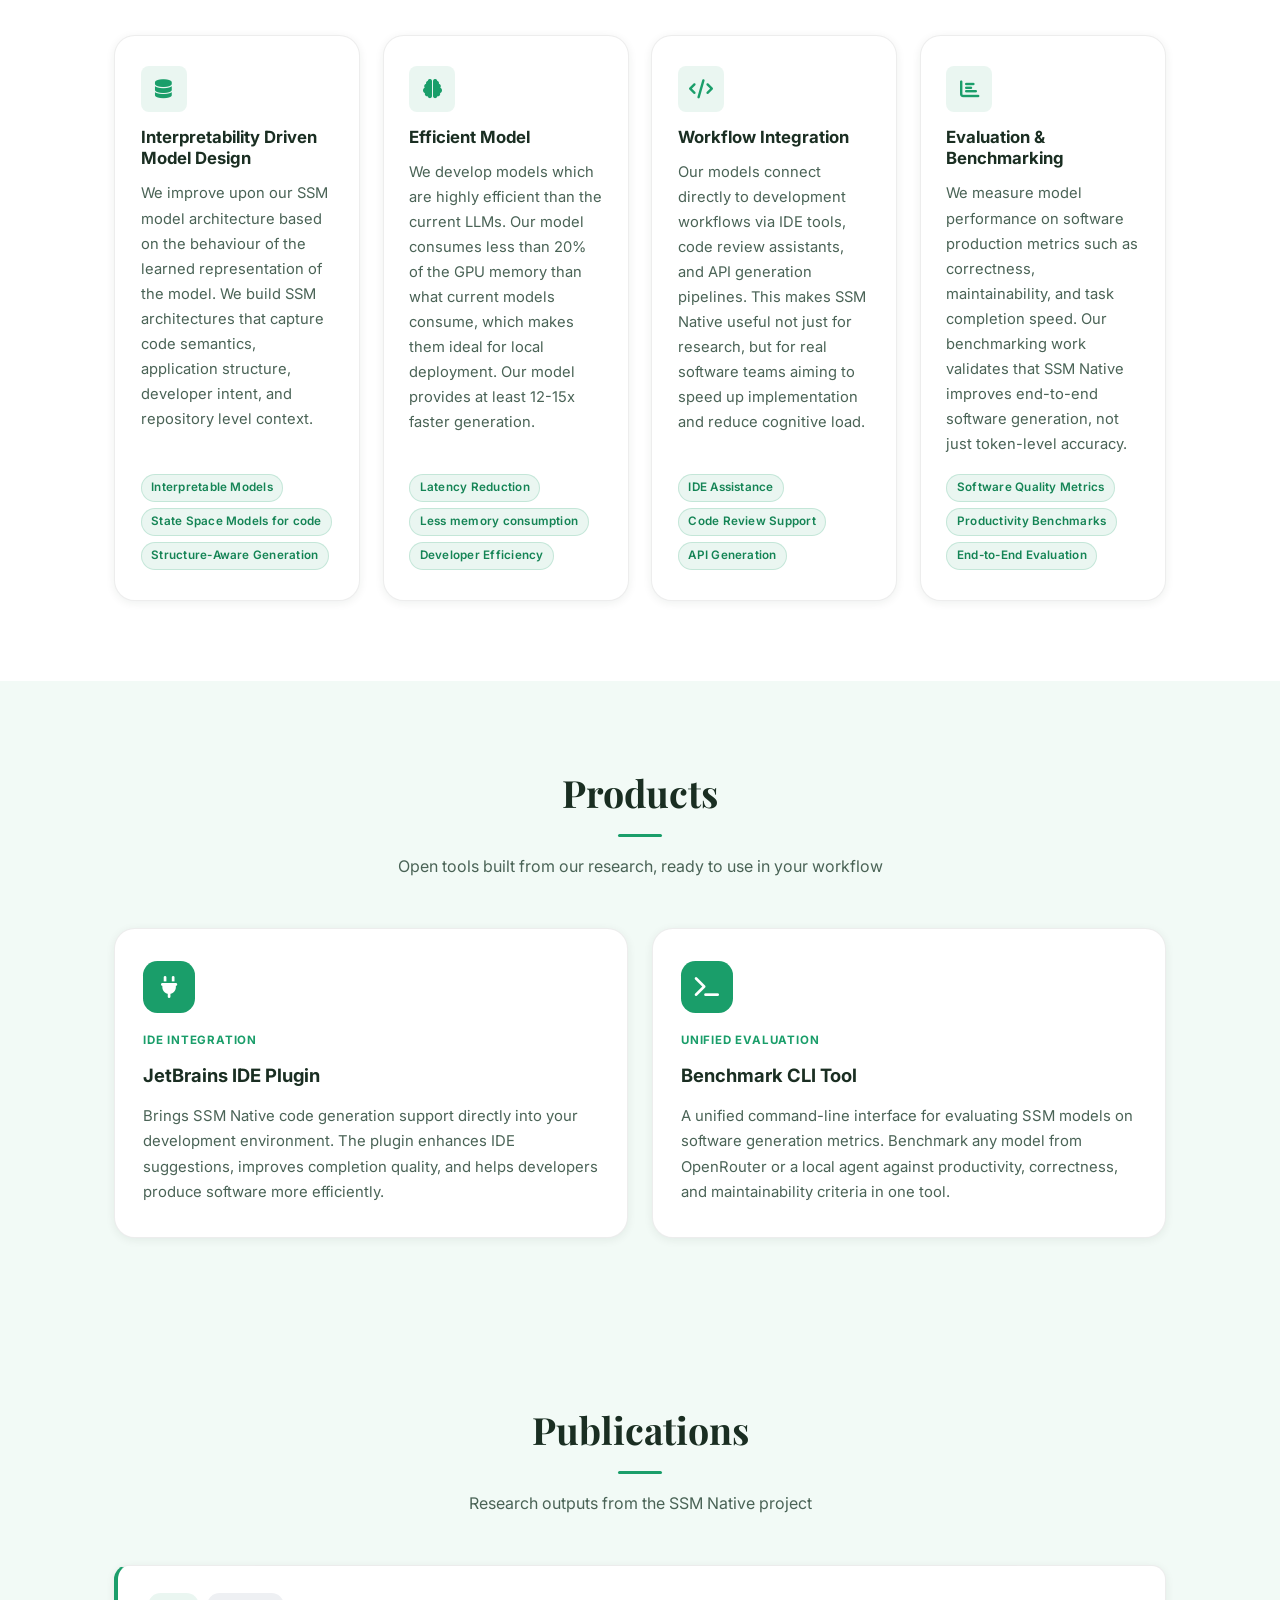
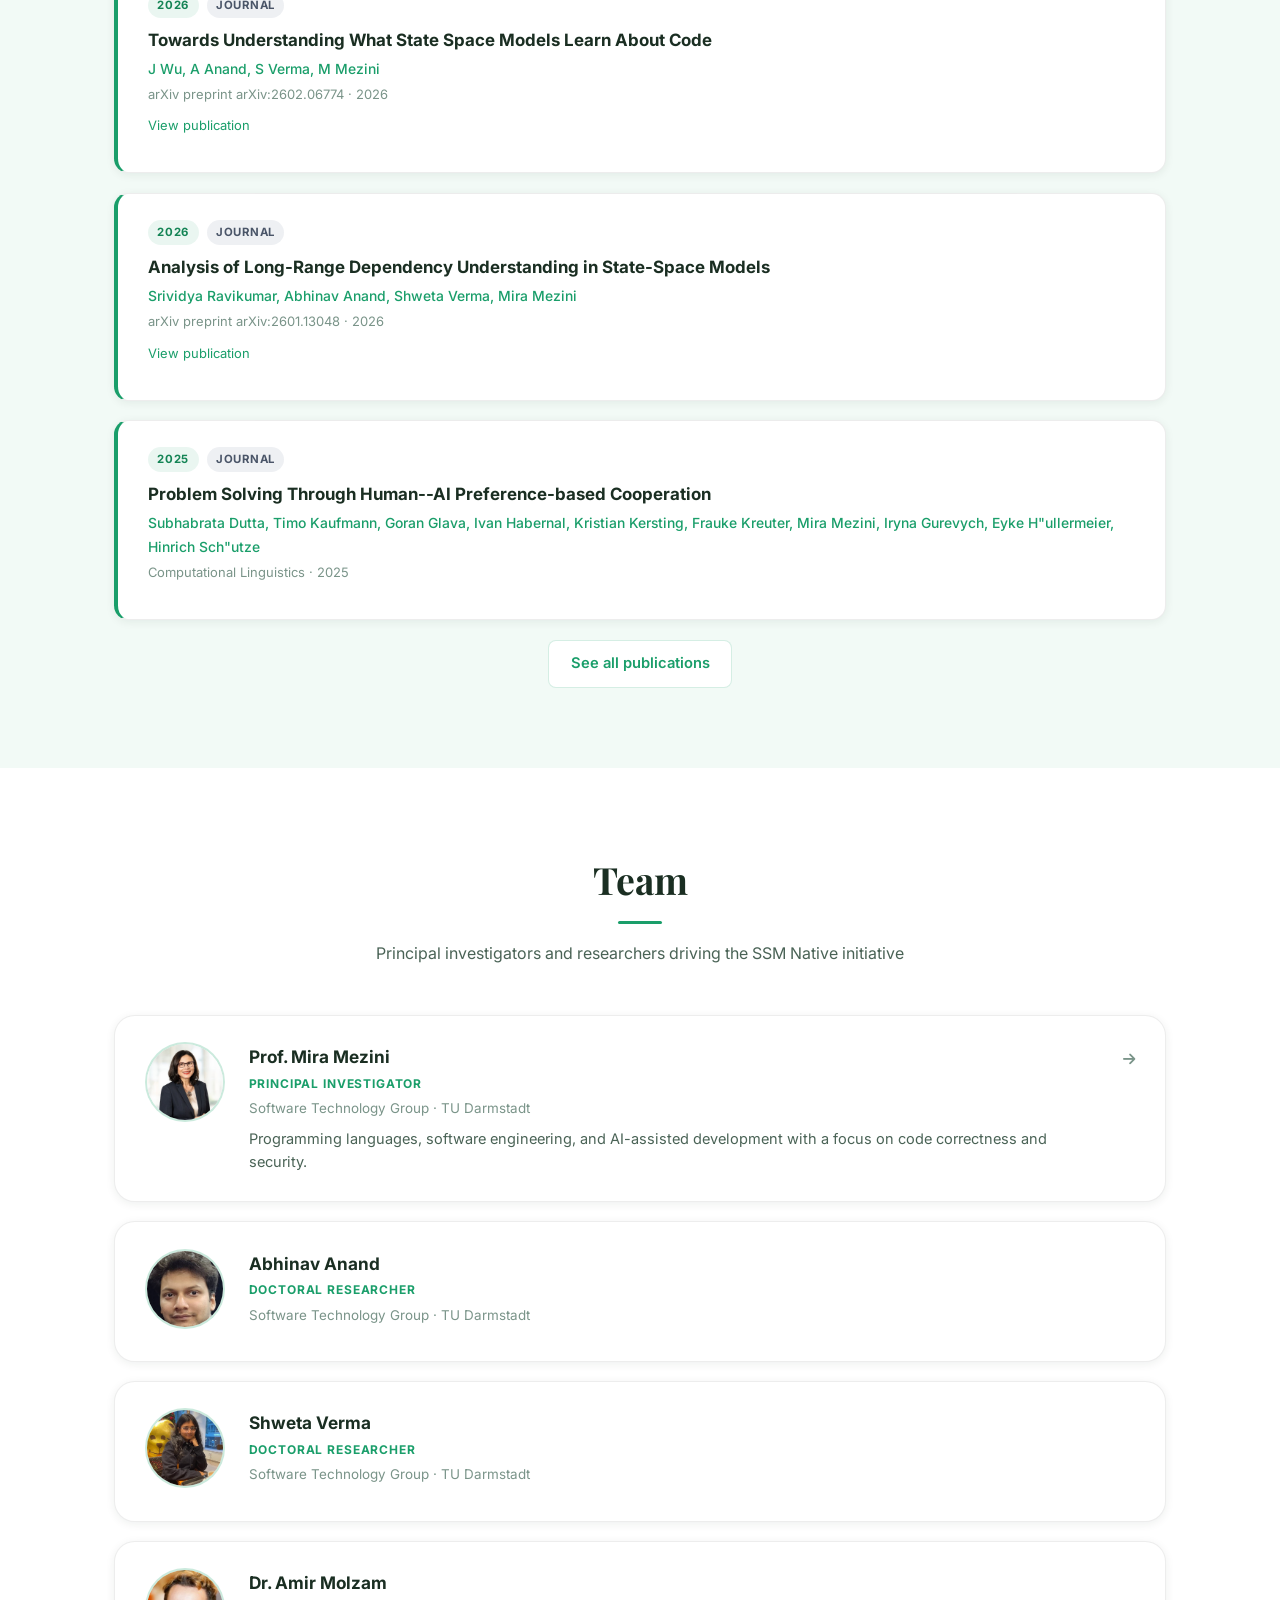
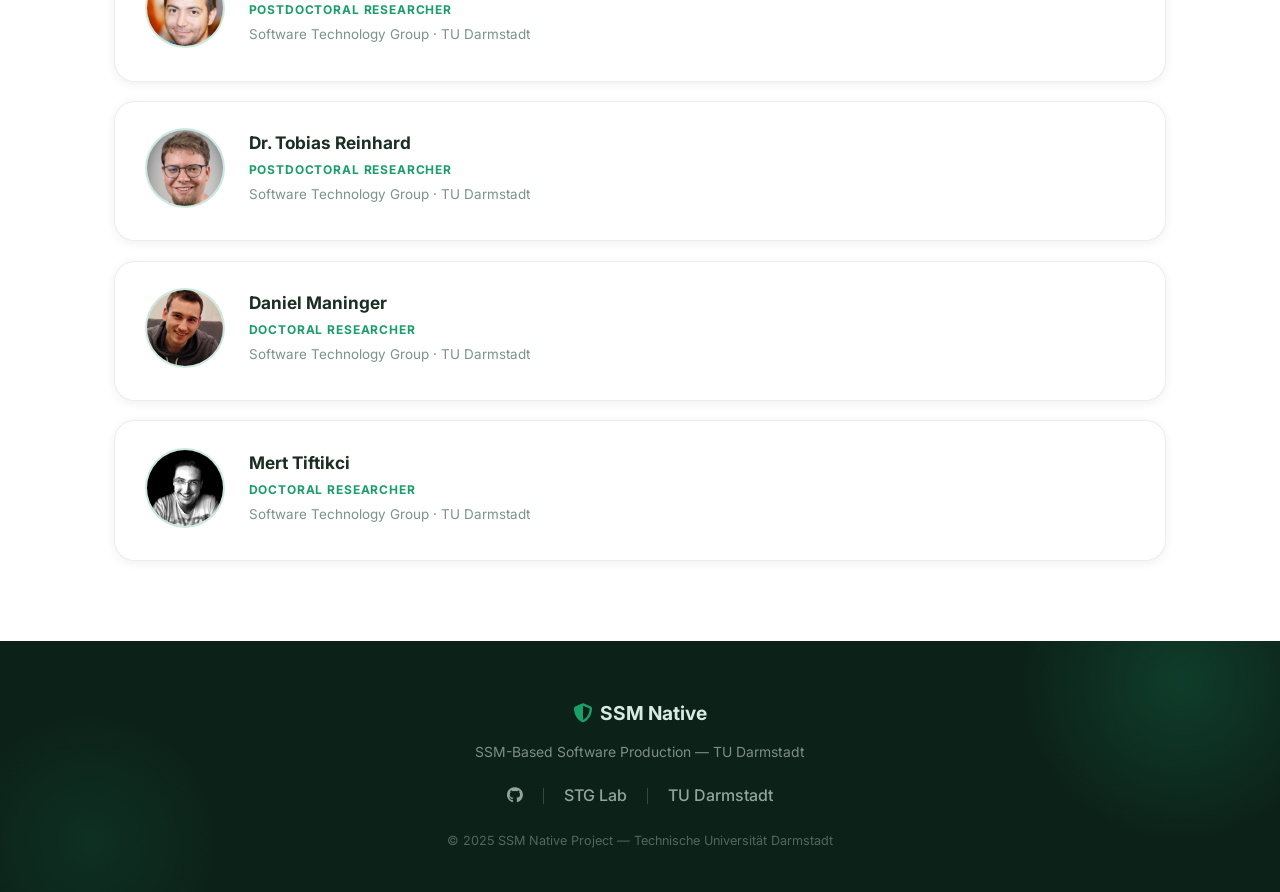
==== commit 155de622: "Update index.html Research" ====
--- a/index.html
+++ b/index.html
@@ -126,14 +126,14 @@
                                 <div class="hero-stat-icon">
                                     <i class="fas fa-database"></i>
                                 </div>
-                                <div class="hero-stat-label">Semantic Model Design</div>
+                                <div class="hero-stat-label">Interpretability Driven Model Design</div>
                             </div>
                             <div class="hero-stat-card">
                                 <div class="hero-stat-icon">
                                     <i class="fas fa-brain"></i>
                                 </div>
                                 <div class="hero-stat-label">
-                                    Model Optimization
+                                    Efficient Model
                                 </div>
                             </div>
                             <div class="hero-stat-card">
@@ -215,7 +215,7 @@
                         <div class="research-icon">
                             <i class="fas fa-brain"></i>
                         </div>
-                        <h3>Efficient Models</h3>
+                        <h3>Efficient Model</h3>
                         <p>
                             We develop models which are highly efficient 
                             than the current LLMs. Our model consumes less than 20% 
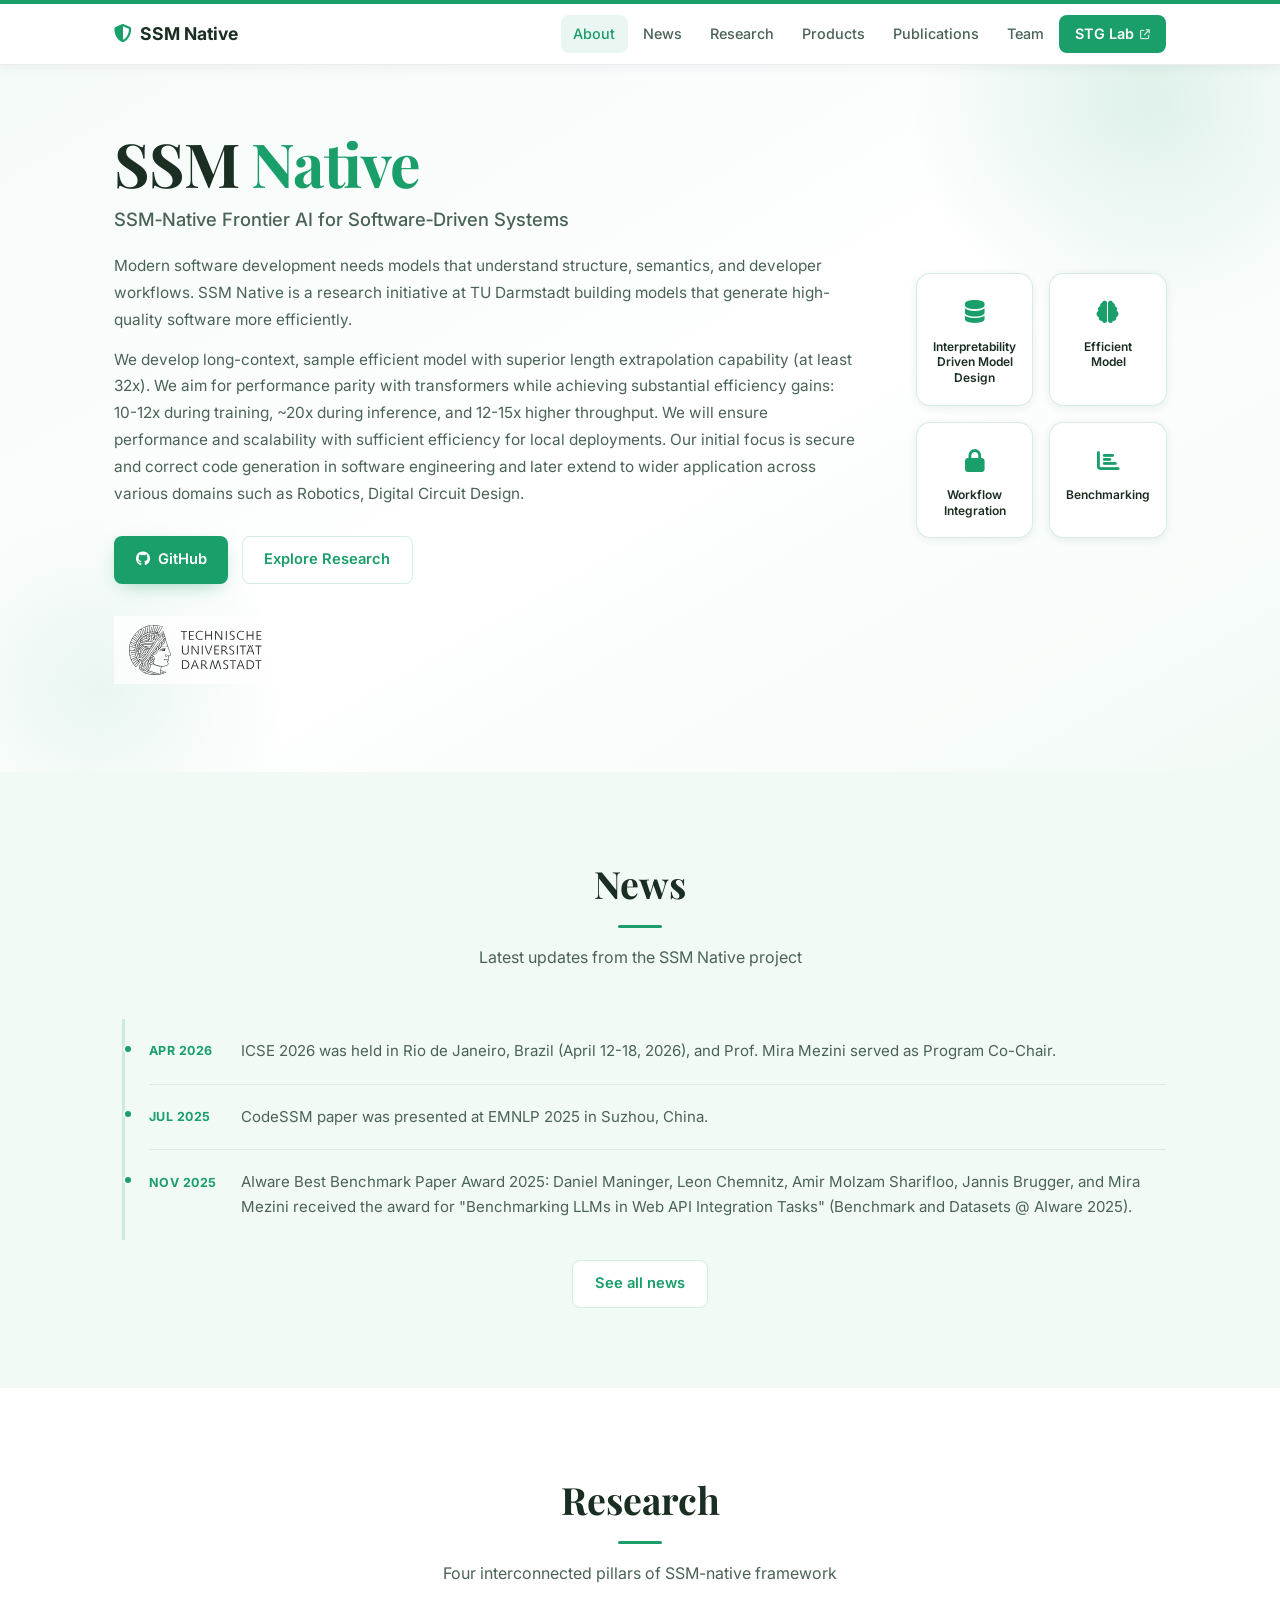
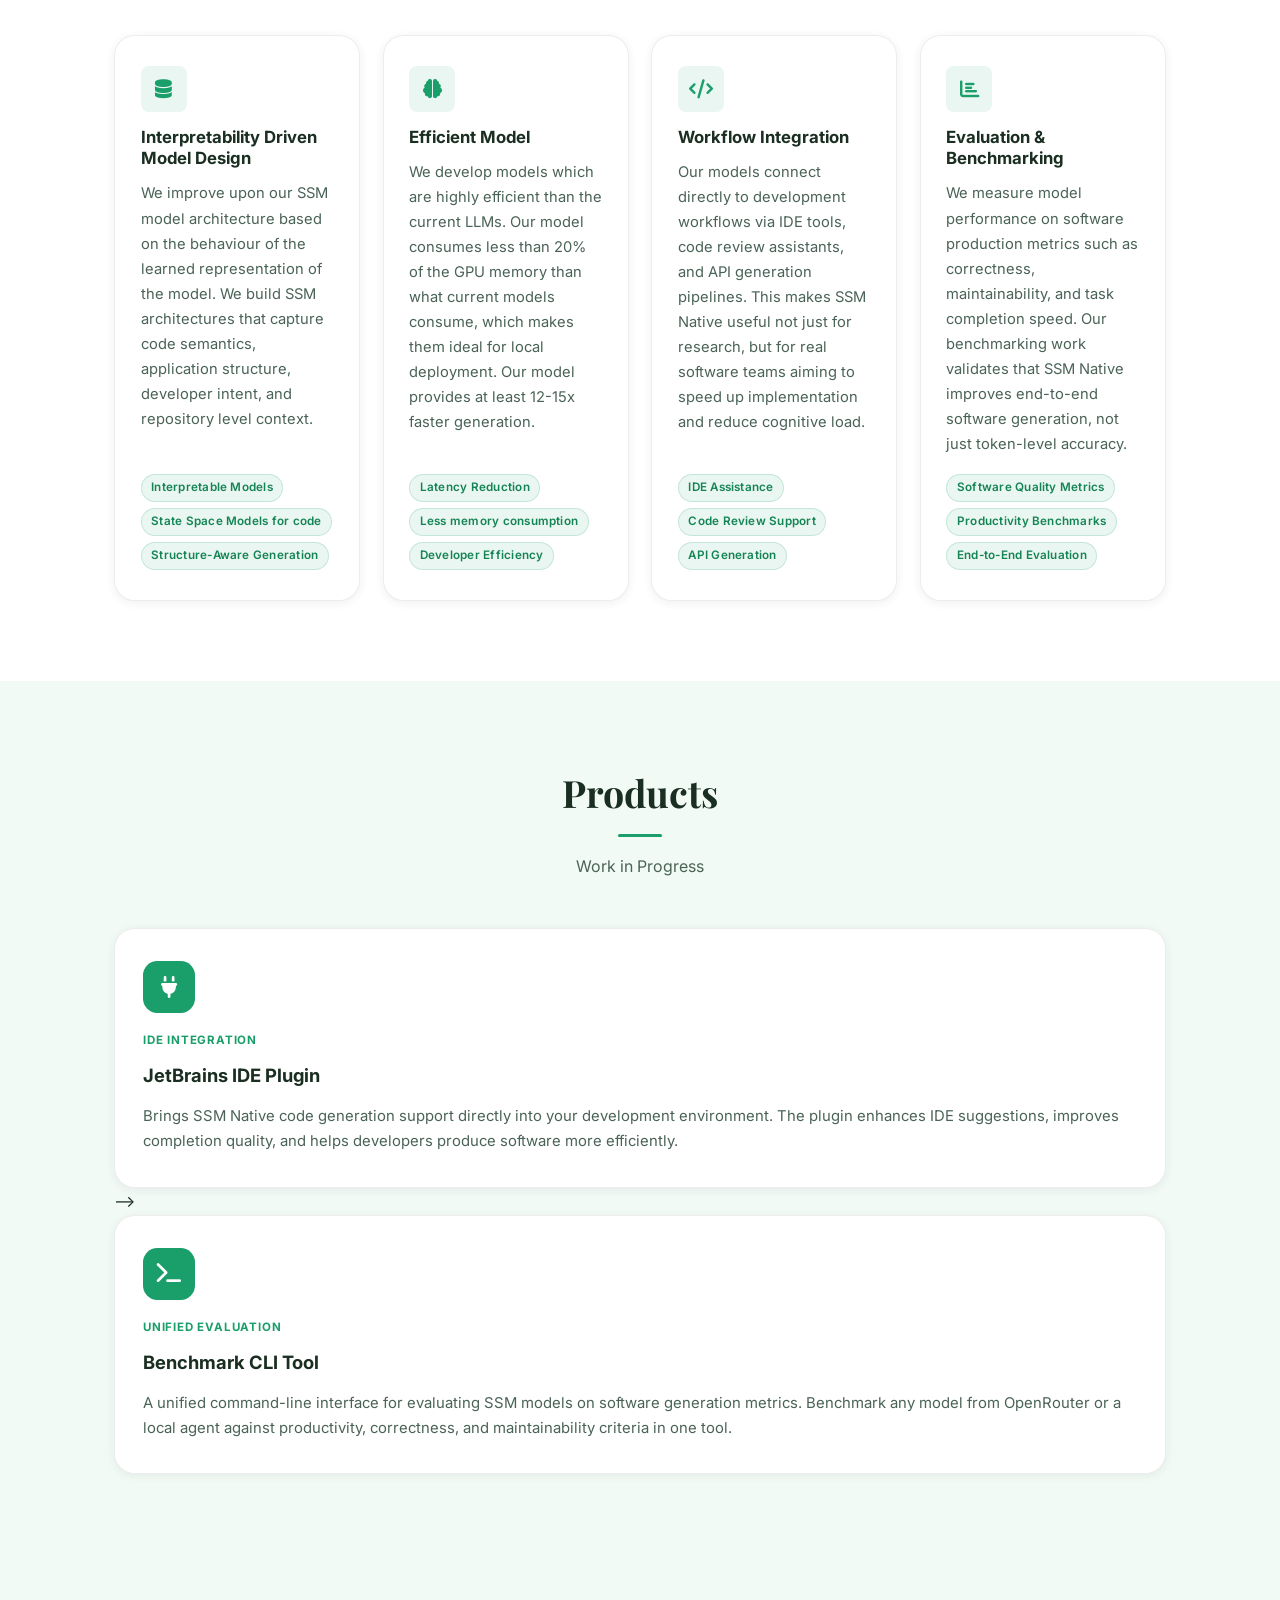
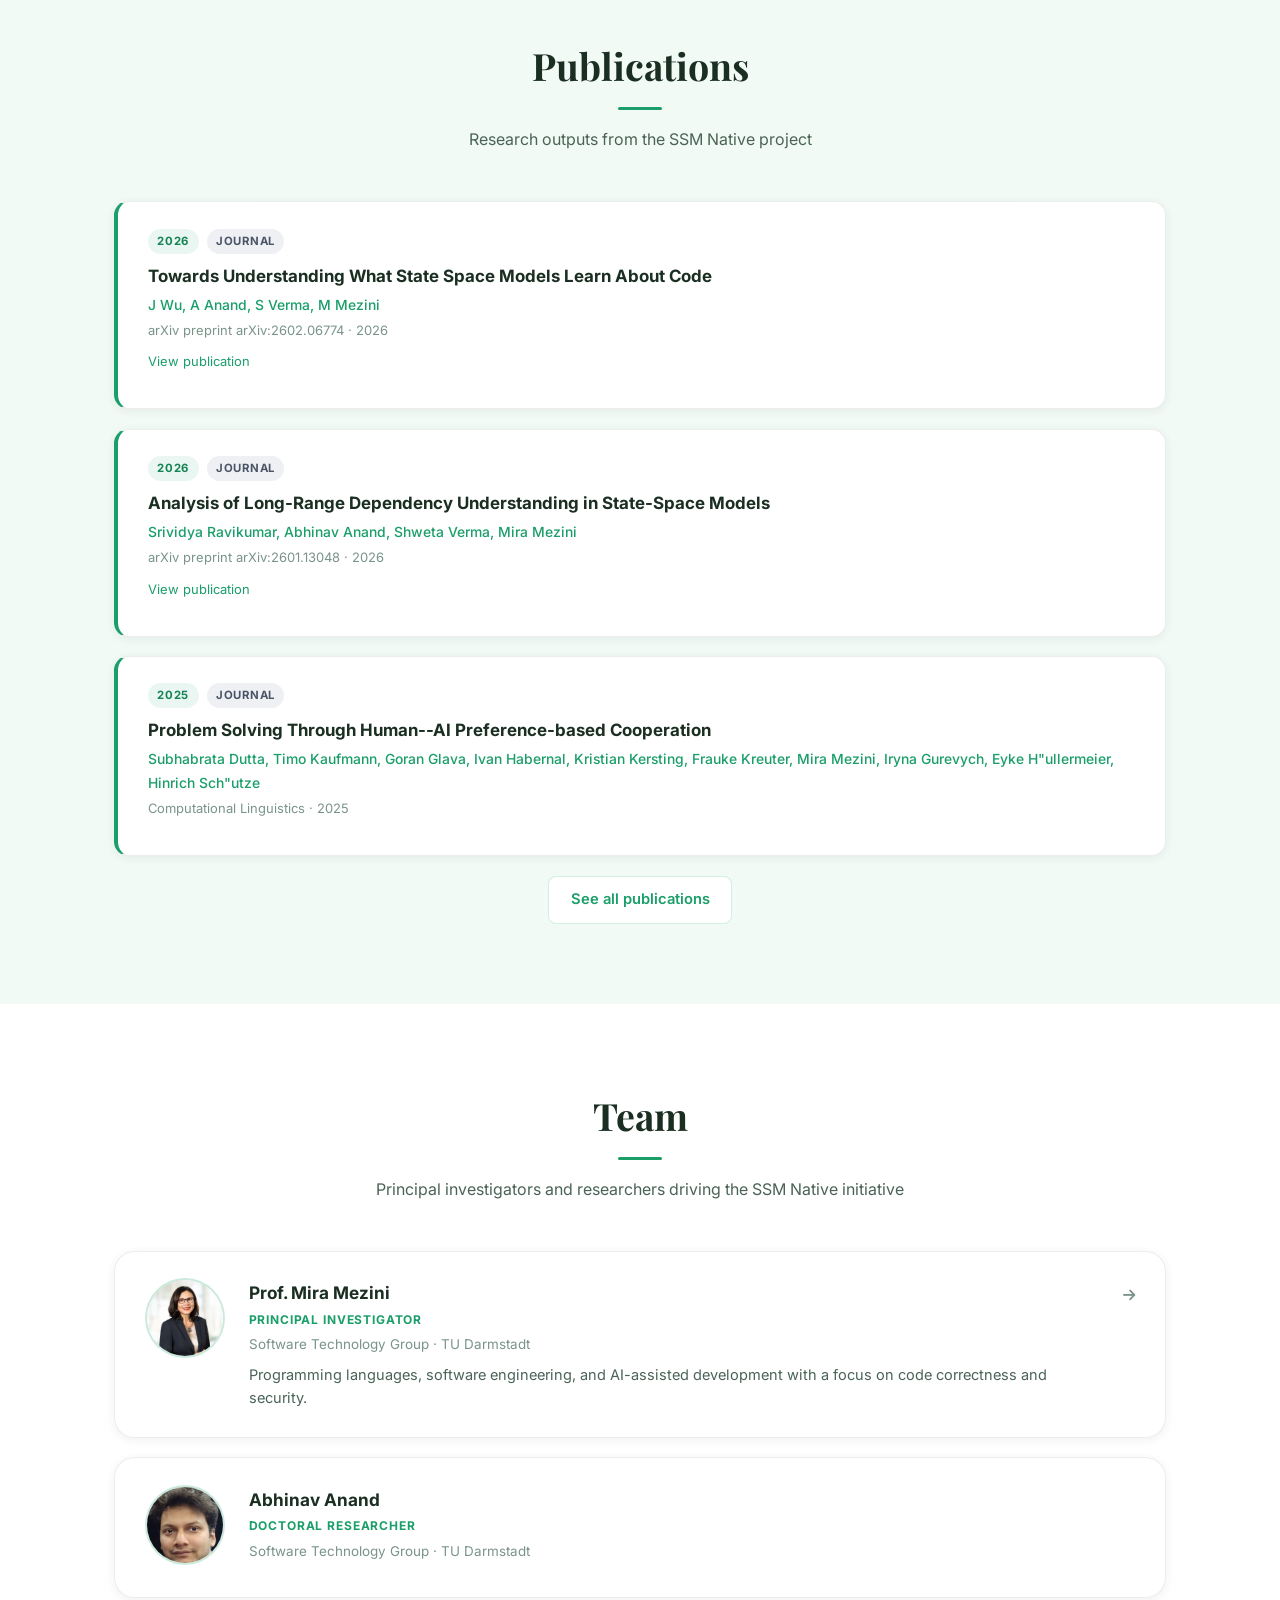
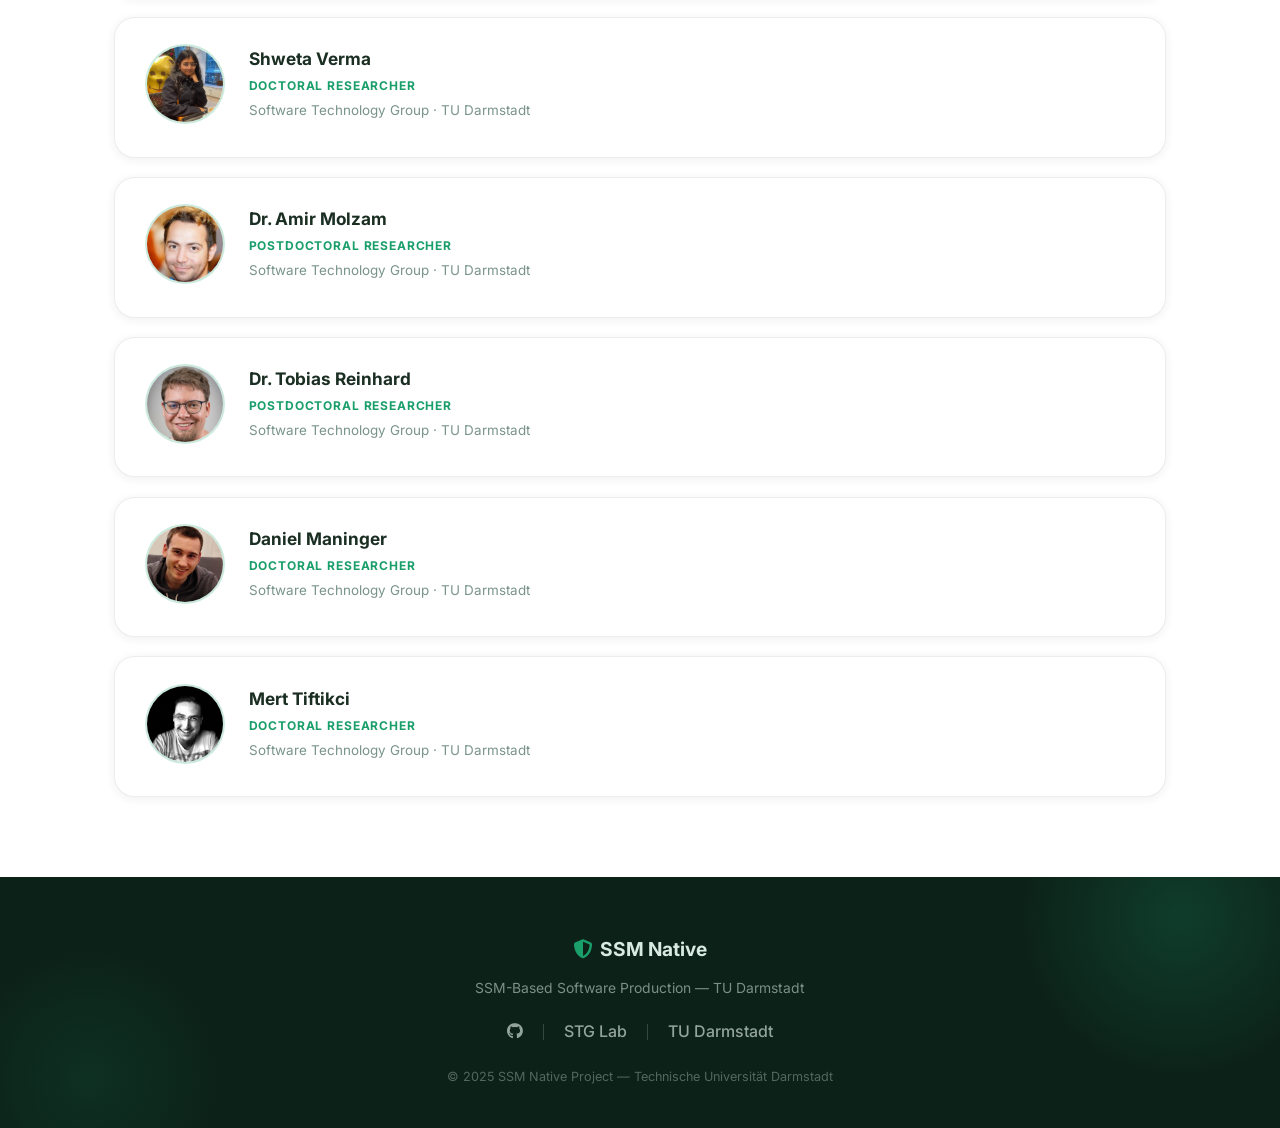
==== commit 3a19063f: "Update index.html" ====
--- a/index.html
+++ b/index.html
@@ -279,11 +279,10 @@
                 <div class="section-header">
                     <h2 class="section-heading">Products</h2>
                     <p class="section-sub">
-                        Open tools built from our research, ready to use in your
-                        workflow
+                        Work in Progress
                     </p>
                 </div>
-                <div class="products-grid">
+               <! -- <div class="products-grid">
                     <div class="product-card">
                         <div class="product-icon">
                             <i class="fas fa-plug"></i>
@@ -297,7 +296,7 @@
                             quality, and helps developers produce software more
                             efficiently.
                         </p>
-                    </div>
+                    </div> -->
 
                     <div class="product-card">
                         <div class="product-icon">
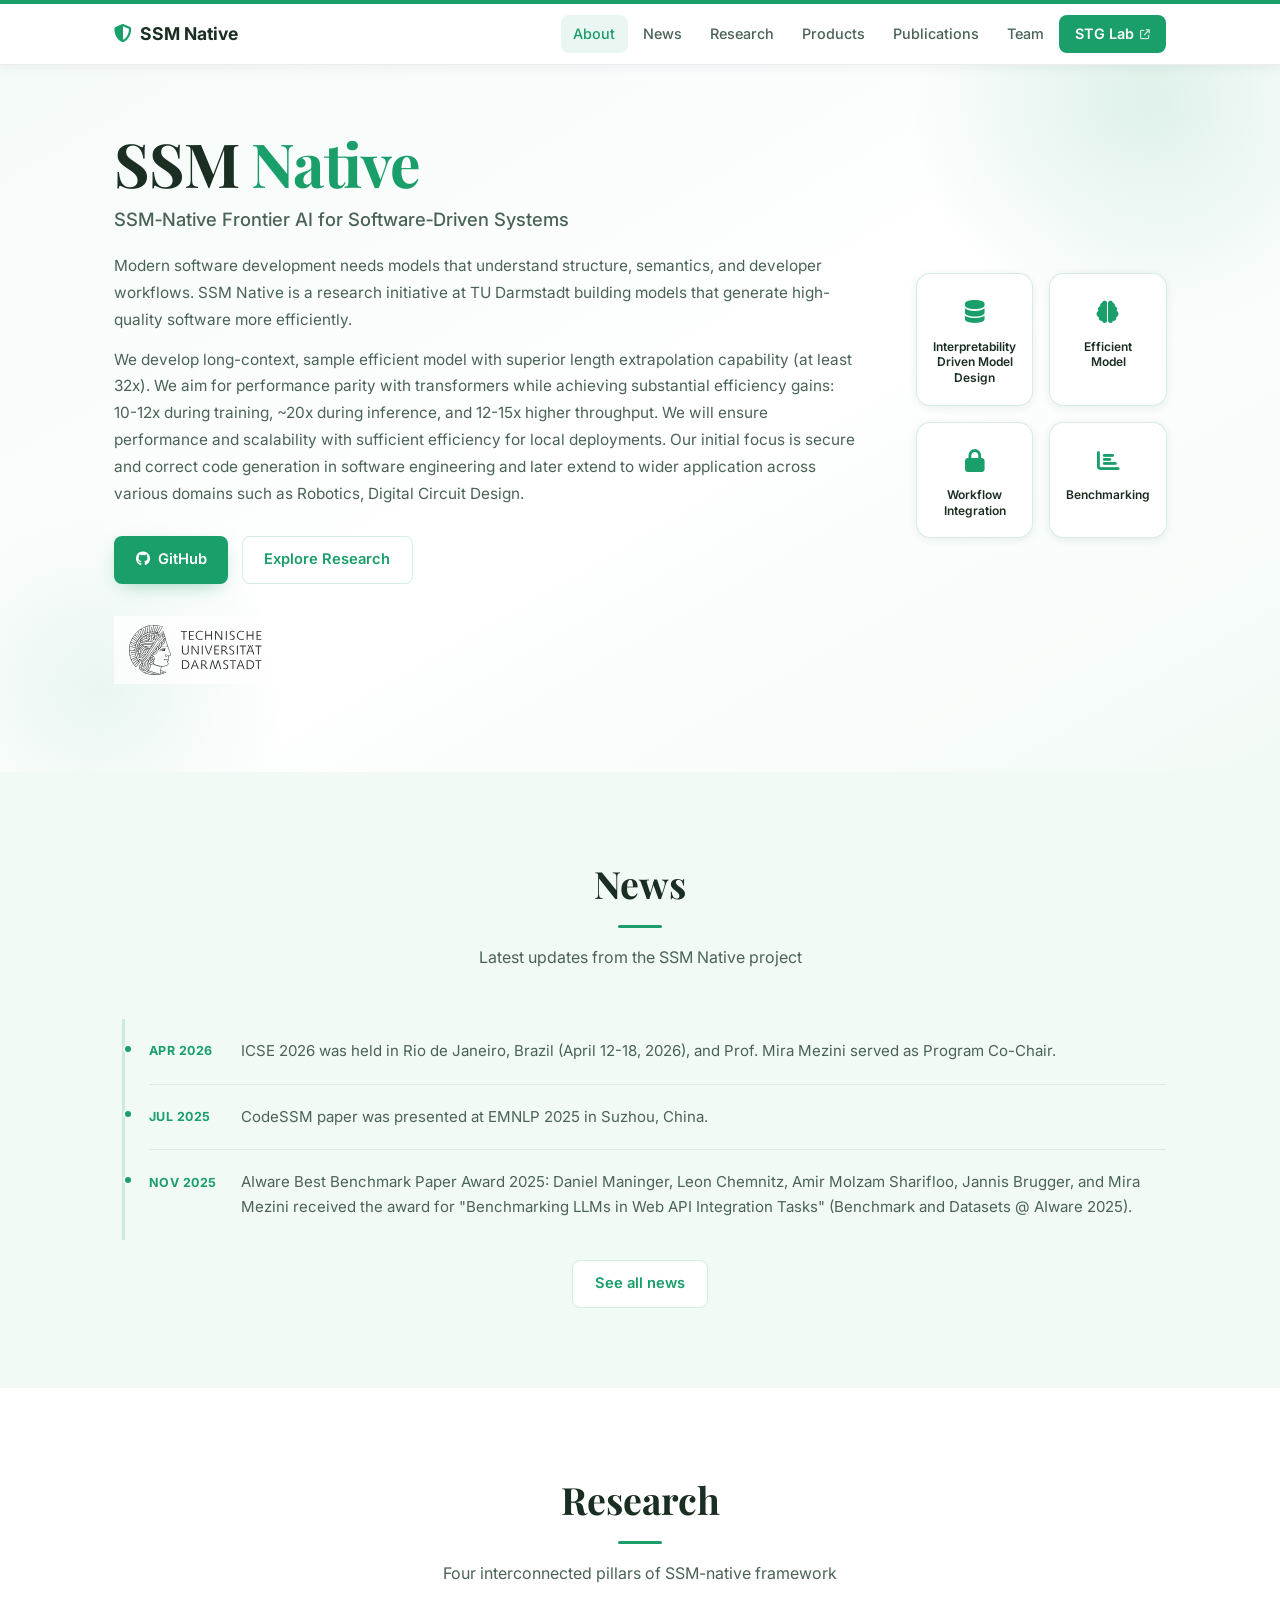
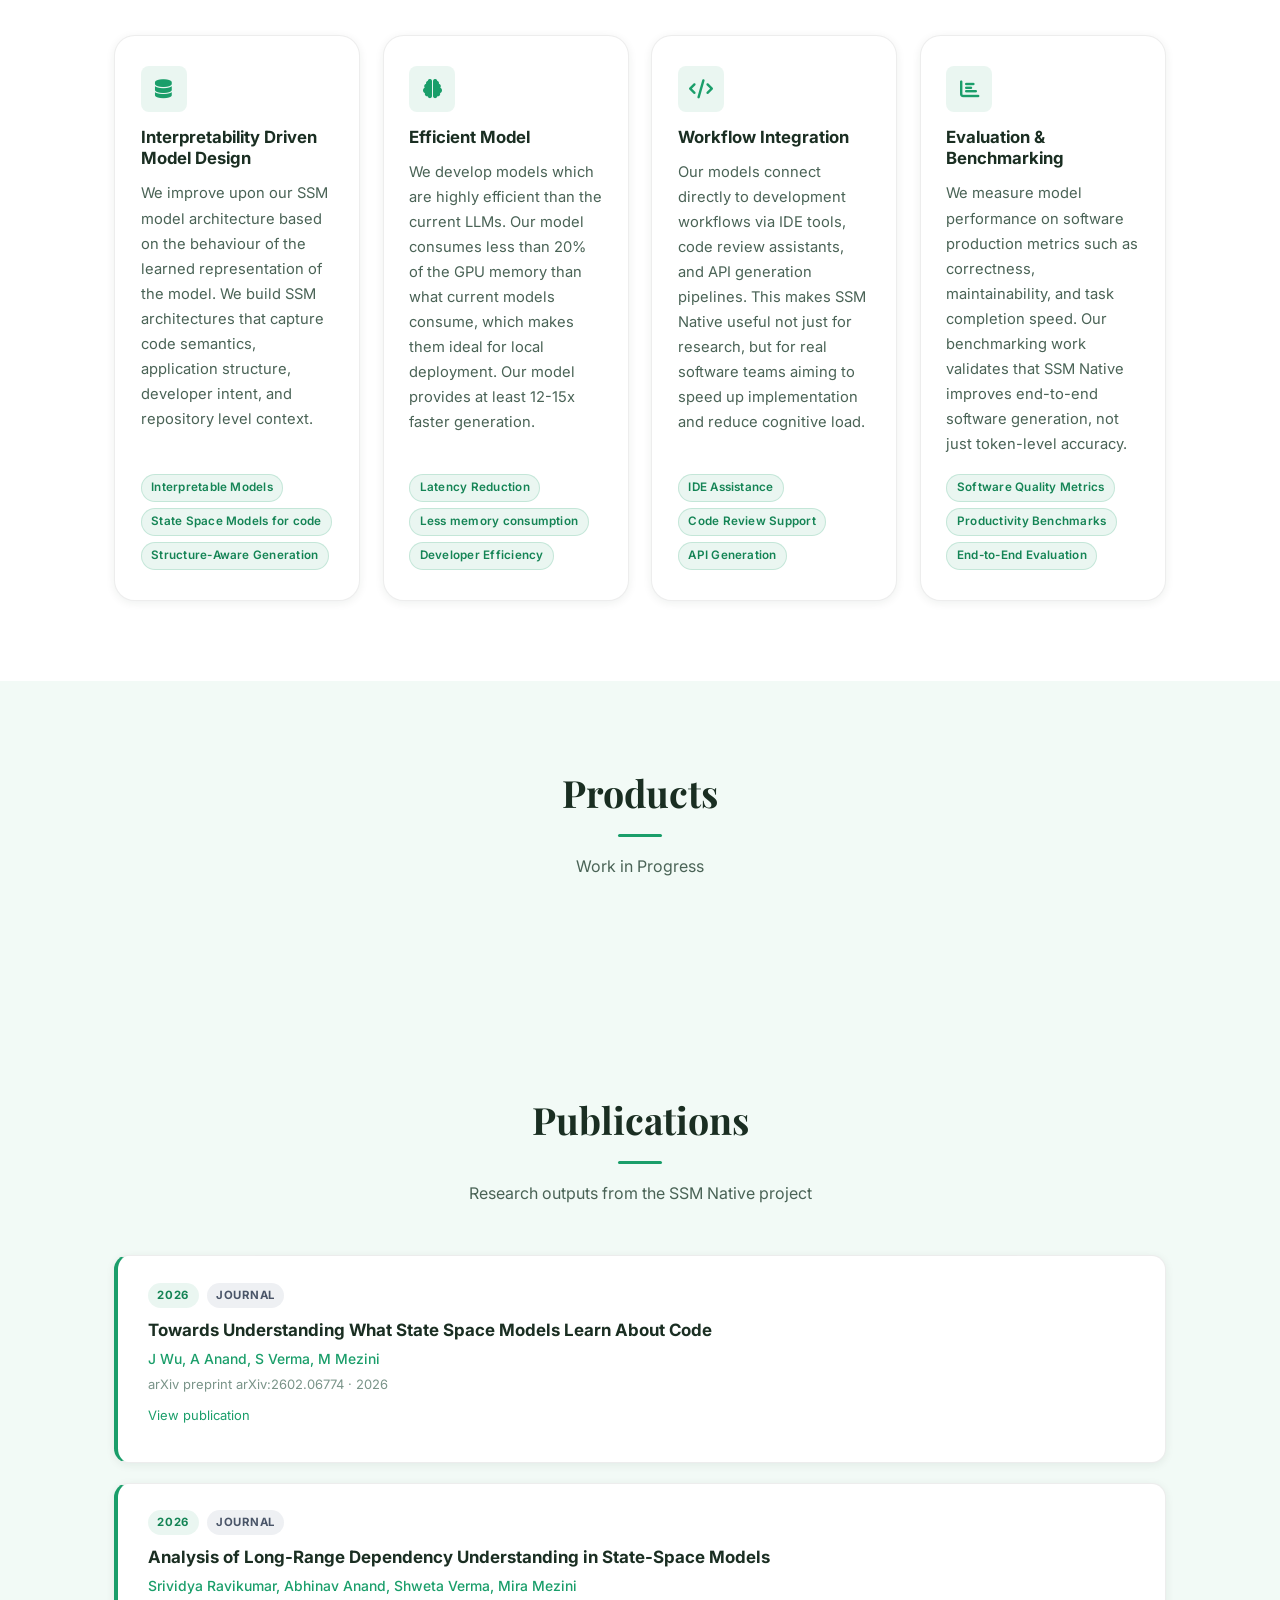
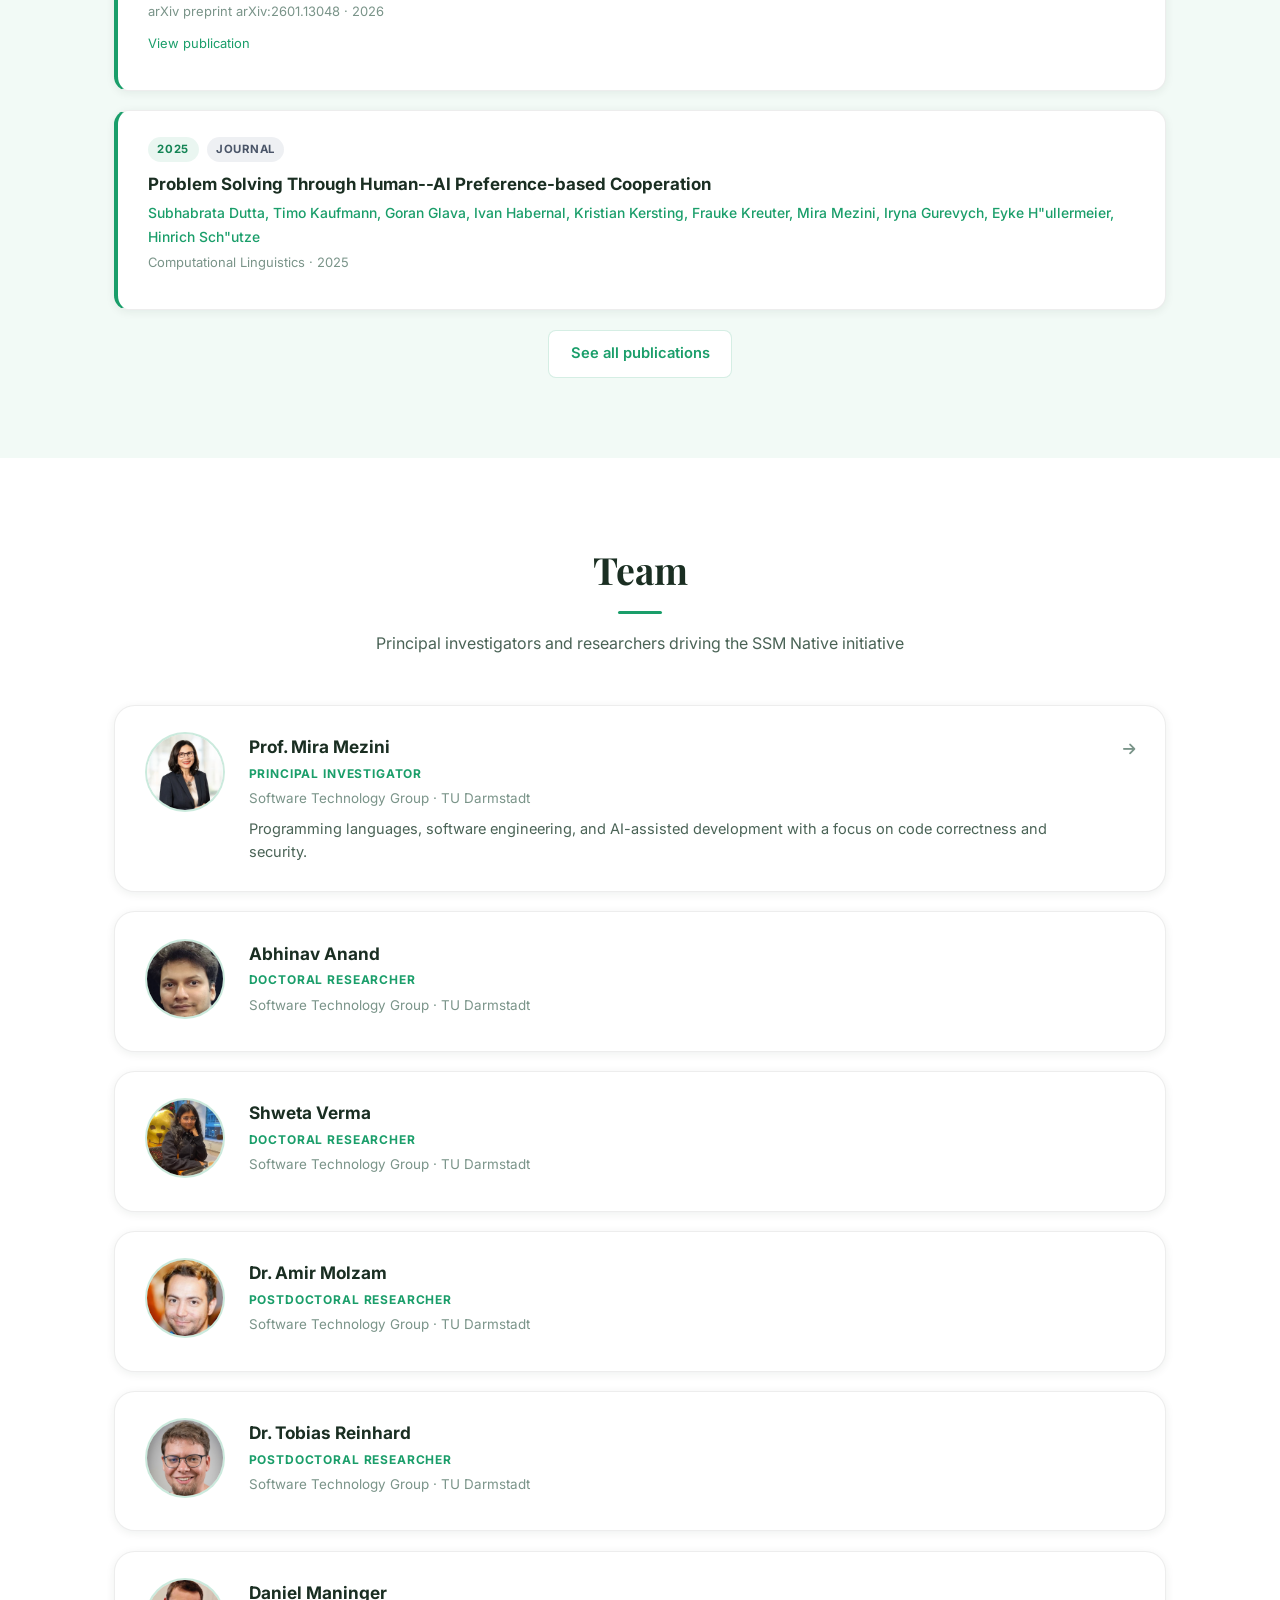
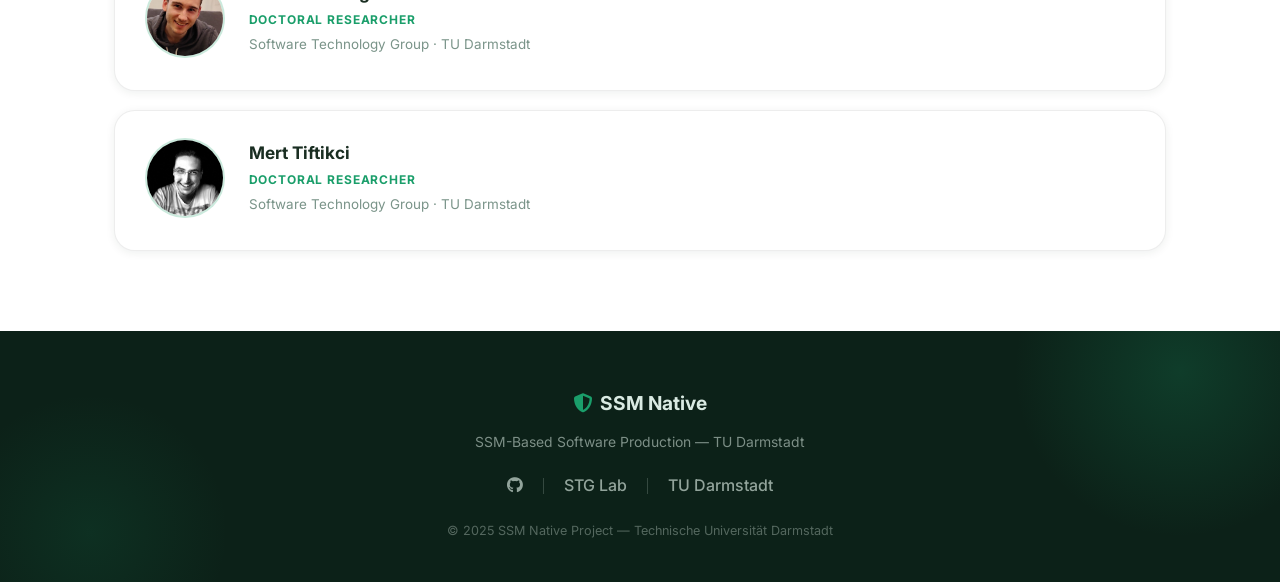
==== commit d6d56494: "Update index.html" ====
--- a/index.html
+++ b/index.html
@@ -282,7 +282,7 @@
                         Work in Progress
                     </p>
                 </div>
-               <! -- <div class="products-grid">
+               <!-- <div class="products-grid">
                     <div class="product-card">
                         <div class="product-icon">
                             <i class="fas fa-plug"></i>
@@ -298,7 +298,7 @@
                         </p>
                     </div> -->
 
-                    <div class="product-card">
+                     <!-- <div class="product-card">
                         <div class="product-icon">
                             <i class="fas fa-terminal"></i>
                         </div>
@@ -312,7 +312,7 @@
                             criteria in one tool.
                         </p>
                     </div>
-                </div>
+                </div> -->
             </div>
         </section>
 
